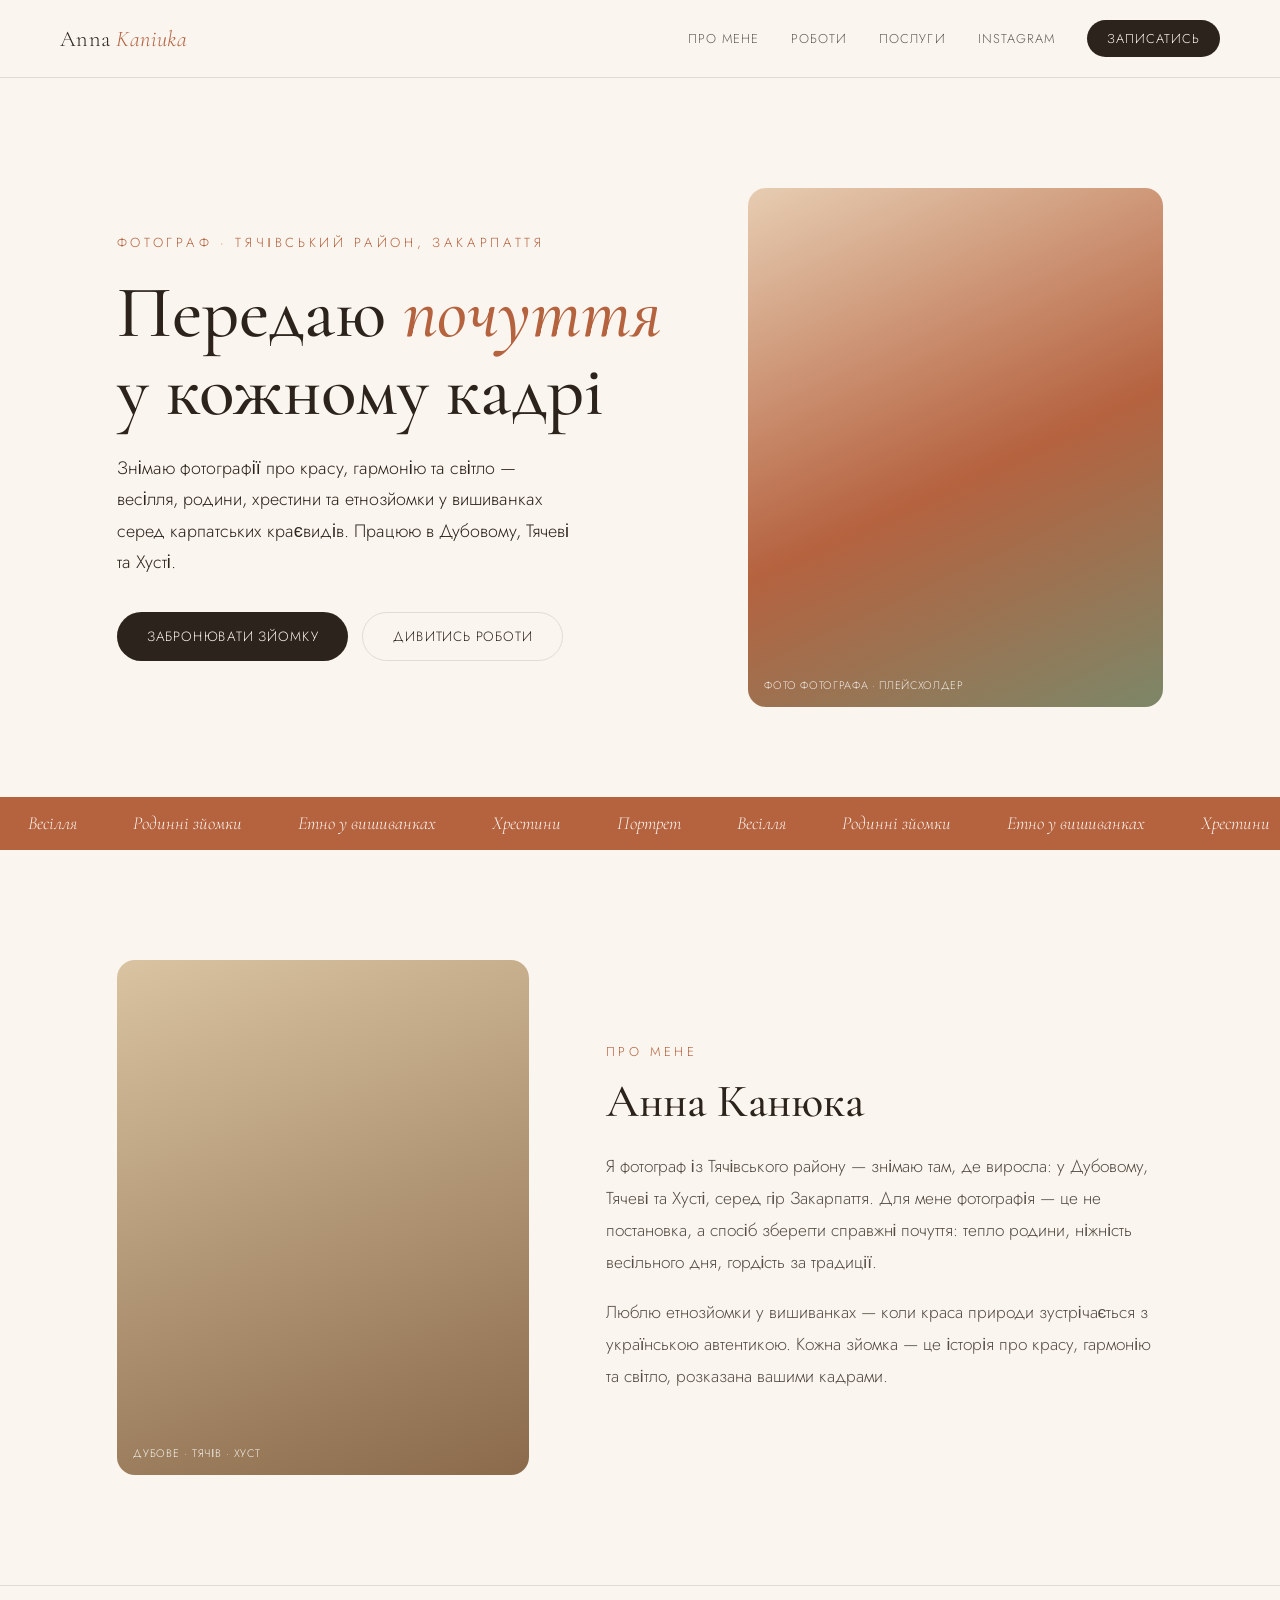
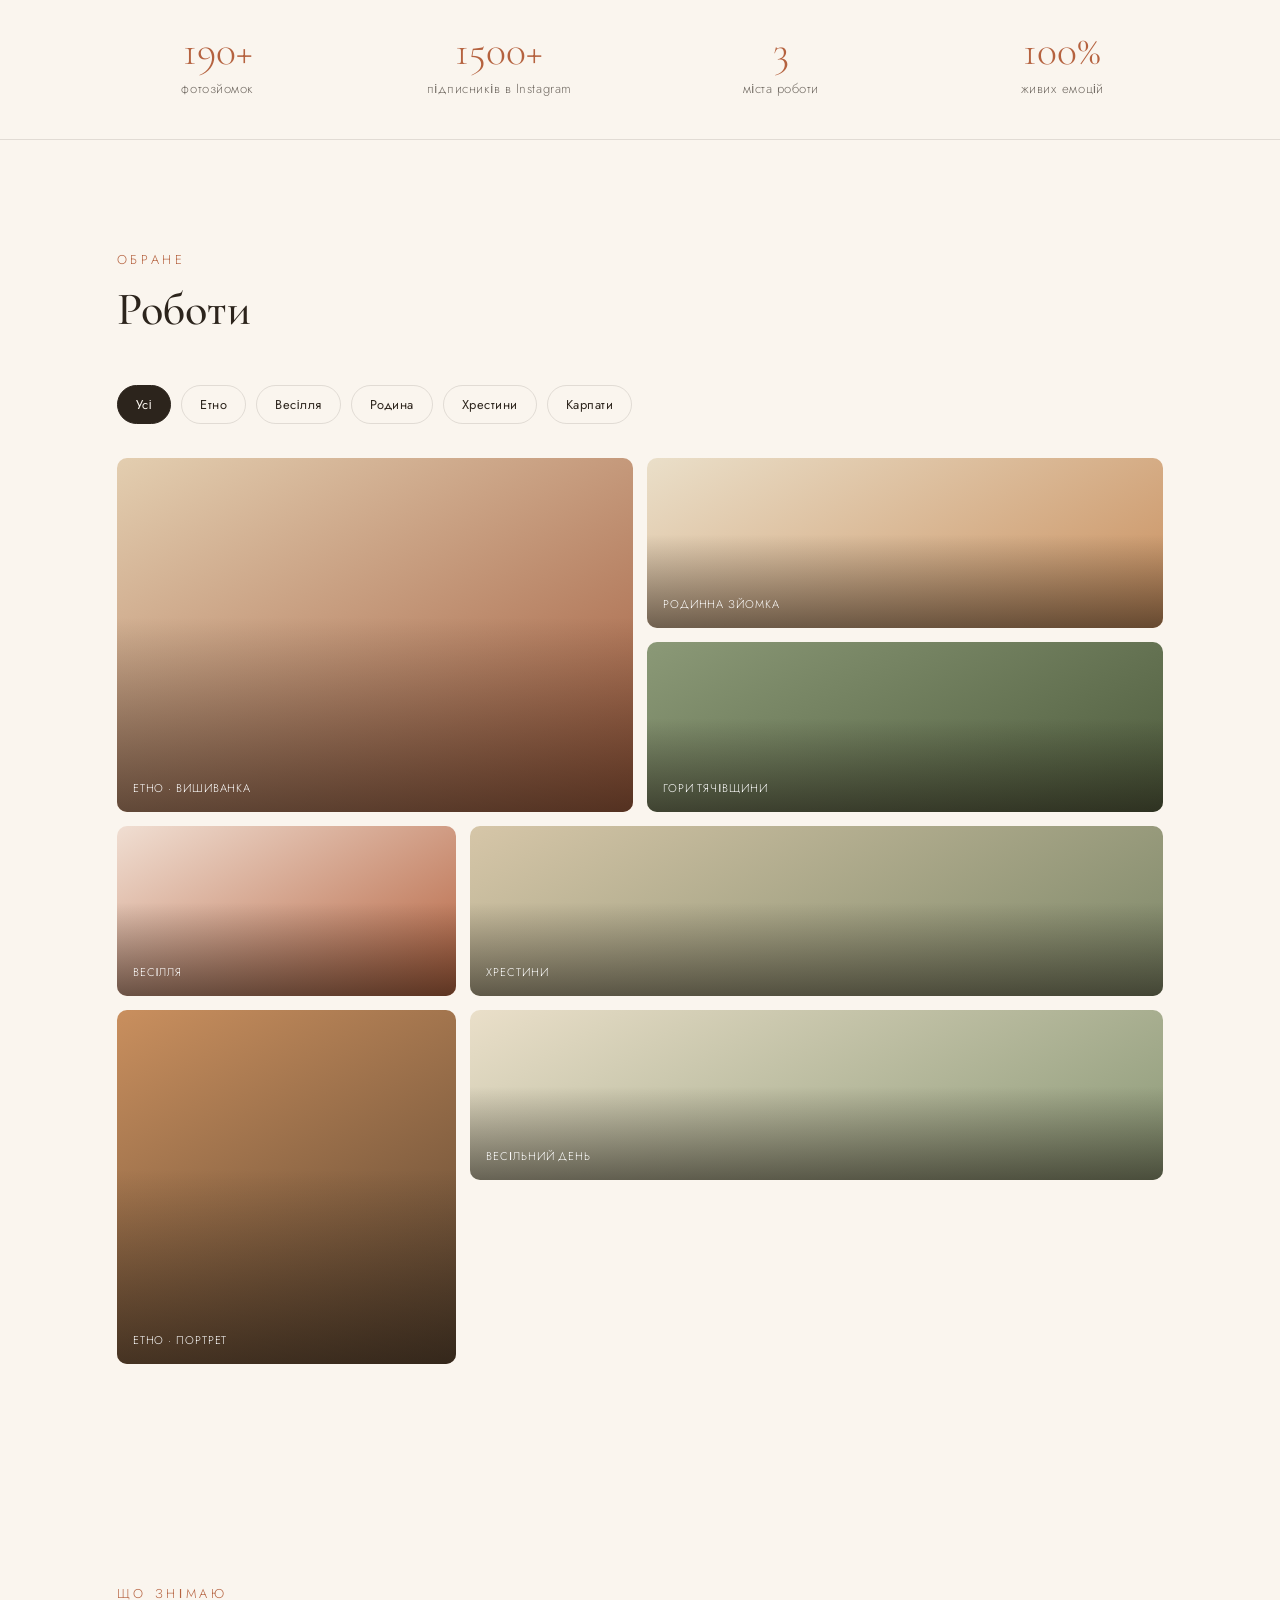
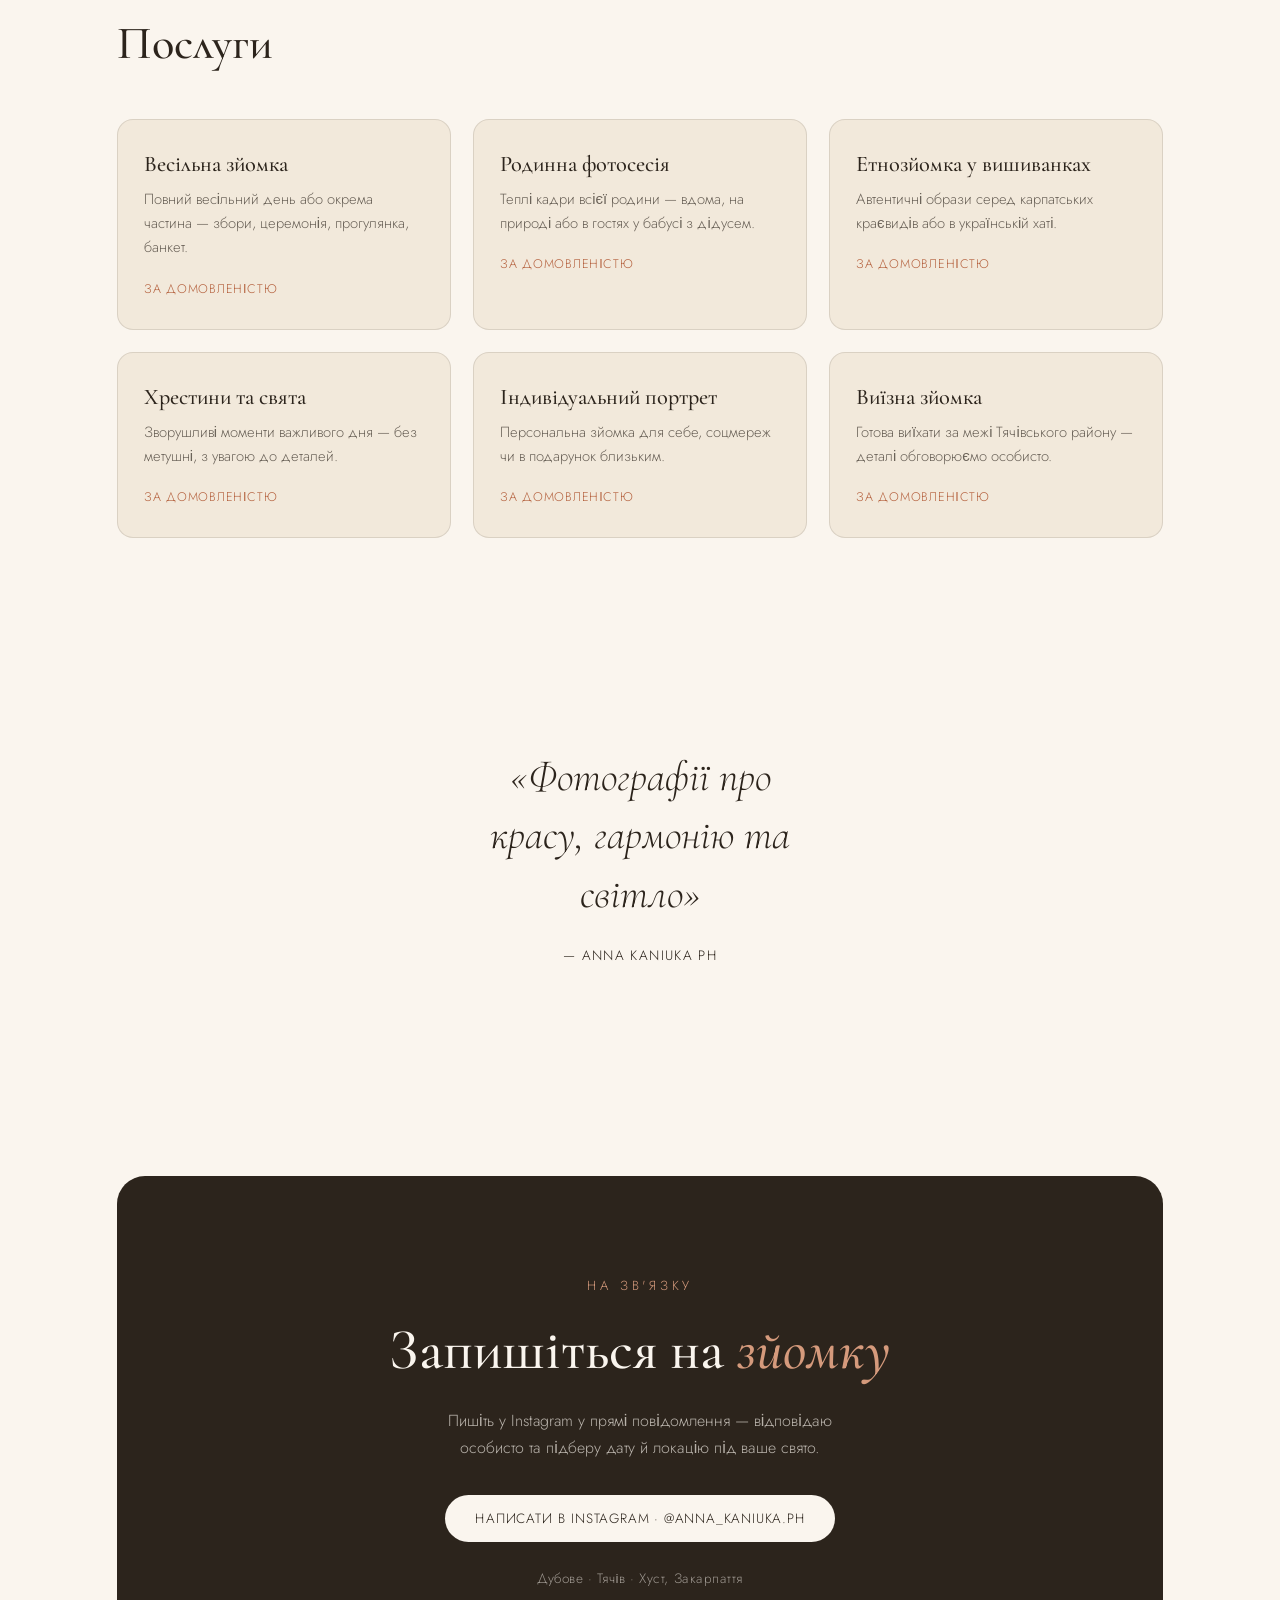
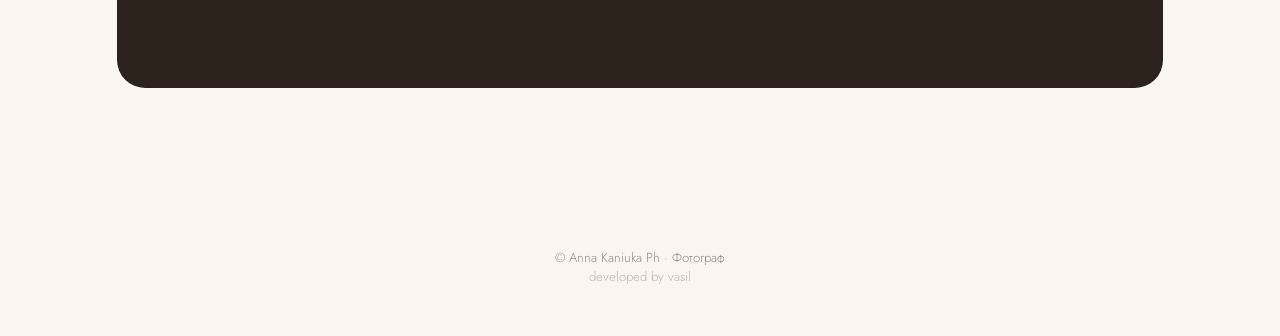
==== anna-kaniuka-portfolio/index.html @ 931ca6c4 "Add light-toned portfolio site for photographer Anna Kaniuka Single-page site in Ukrainian based on " ====
<!DOCTYPE html>
<html lang="uk">
<head>
<meta charset="UTF-8">
<meta name="viewport" content="width=device-width, initial-scale=1.0">
<title>Anna Kaniuka Ph — фотограф, Закарпаття</title>
<meta name="description" content="Портфоліо фотографа Анни Канюки. Весільні, родинні та етно-фотозйомки на Закарпатті — Дубове, Тячів, Хуст.">
<link rel="preconnect" href="https://fonts.googleapis.com">
<link rel="preconnect" href="https://fonts.gstatic.com" crossorigin>
<link href="https://fonts.googleapis.com/css2?family=Cormorant+Garamond:ital,wght@0,400;0,500;0,600;1,500&family=Jost:wght@300;400;500;600&display=swap" rel="stylesheet">
<style>
:root {
  --ink: #2c241c;
  --paper: #faf5ee;
  --paper-dim: #f2e9db;
  --line: rgba(44,36,28,0.12);
  --accent: #b5623f;
  --accent-soft: #f0ded2;
  --sage: #7c8768;
  --font-serif: 'Cormorant Garamond', serif;
  --font-sans: 'Jost', sans-serif;
  --ease: cubic-bezier(.16,1,.3,1);
}
* { box-sizing: border-box; margin: 0; padding: 0; }
html { scroll-behavior: smooth; }
body { background: var(--paper); color: var(--ink); font-family: var(--font-sans); font-weight: 300; overflow-x: hidden; }
a { color: inherit; text-decoration: none; }
h1, h2, h3 { font-family: var(--font-serif); font-weight: 500; }
img, svg { display: block; max-width: 100%; }

/* nav */
.nav {
  position: sticky; top: 0; z-index: 50;
  display: flex; justify-content: space-between; align-items: center;
  padding: 20px clamp(20px, 5vw, 60px);
  background: rgba(250,245,238,0.88);
  backdrop-filter: blur(10px);
  border-bottom: 1px solid var(--line);
}
.nav__logo { font-family: var(--font-serif); font-size: 1.4rem; letter-spacing: 0.02em; }
.nav__logo em { font-style: italic; color: var(--accent); }
.nav__links { display: flex; gap: clamp(16px, 3vw, 32px); align-items: center; }
.nav__links a { font-size: 0.8rem; letter-spacing: 0.08em; text-transform: uppercase; opacity: 0.72; transition: opacity .2s; }
.nav__links a:hover { opacity: 1; }
.nav__cta { padding: 9px 20px; background: var(--ink); color: var(--paper) !important; border-radius: 999px; opacity: 1 !important; }
@media (max-width: 700px) { .nav__links a:not(.nav__cta) { display: none; } }

/* hero */
.hero {
  padding: clamp(60px,10vw,110px) clamp(20px, 6vw, 80px) clamp(50px,8vw,90px);
  display: grid; grid-template-columns: 1.15fr 0.85fr; gap: clamp(30px,6vw,70px); align-items: center;
  max-width: 1200px; margin: 0 auto;
}
.hero__eyebrow { font-size: 0.82rem; letter-spacing: 0.28em; text-transform: uppercase; color: var(--accent); margin-bottom: 22px; }
.hero__title { font-size: clamp(2.6rem, 6.5vw, 4.6rem); line-height: 1.05; margin-bottom: 24px; }
.hero__title em { font-style: italic; color: var(--accent); }
.hero__sub { max-width: 46ch; font-size: 1.12rem; line-height: 1.75; opacity: 0.72; margin-bottom: 34px; }
.hero__actions { display: flex; gap: 14px; flex-wrap: wrap; }
.hero__photo { aspect-ratio: 4/5; border-radius: 18px; position: relative; overflow: hidden; background: linear-gradient(155deg,#e7cdb2,#b5623f 55%,#7c8768); }
.hero__photo::after { content: 'фото фотографа · плейсхолдер'; position: absolute; left: 16px; bottom: 14px; font-size: 0.68rem; letter-spacing: 0.06em; text-transform: uppercase; color: #fff; opacity: 0.85; }
@media (max-width: 820px) { .hero { grid-template-columns: 1fr; } .hero__photo { order: -1; max-width: 320px; margin: 0 auto; } }

.btn { display: inline-flex; align-items: center; gap: 9px; padding: 14px 30px; border-radius: 999px; font-size: 0.84rem; letter-spacing: 0.06em; text-transform: uppercase; transition: transform .25s var(--ease), box-shadow .25s var(--ease), background .25s, color .25s; }
.btn--primary { background: var(--ink); color: var(--paper); }
.btn--primary:hover { transform: translateY(-2px); box-shadow: 0 14px 28px rgba(44,36,28,0.22); }
.btn--ghost { border: 1px solid var(--line); }
.btn--ghost:hover { background: var(--paper-dim); }

/* marquee */
.marquee { background: var(--accent); color: var(--paper); overflow: hidden; padding: 15px 0; white-space: nowrap; }
.marquee__track { display: inline-flex; animation: marquee 24s linear infinite; }
.marquee__track span { font-family: var(--font-serif); font-style: italic; font-size: 1.15rem; padding: 0 28px; }
@keyframes marquee { from { transform: translateX(0); } to { transform: translateX(-50%); } }

section { padding: clamp(70px,10vw,110px) clamp(20px, 6vw, 80px); max-width: 1200px; margin: 0 auto; }
.section-head { margin-bottom: 48px; }
.eyebrow { font-size: 0.8rem; letter-spacing: 0.28em; text-transform: uppercase; color: var(--accent); margin-bottom: 12px; }
.title { font-size: clamp(2rem, 5vw, 2.9rem); }

.reveal { opacity: 0; transform: translateY(26px); transition: opacity .8s var(--ease), transform .8s var(--ease); }
.reveal.is-visible { opacity: 1; transform: translateY(0); }

/* about */
.about { display: grid; grid-template-columns: 0.85fr 1.15fr; gap: clamp(30px,6vw,80px); align-items: center; }
.about__photo { aspect-ratio: 4/5; border-radius: 18px; background: linear-gradient(160deg,#d9c3a0,#8a6a4a); position: relative; overflow: hidden; }
.about__photo::after { content: 'Дубове · Тячів · Хуст'; position: absolute; left: 16px; bottom: 14px; font-size: 0.68rem; letter-spacing: 0.08em; text-transform: uppercase; color: #fff; opacity: 0.9; }
.about__text { font-size: 1.08rem; line-height: 1.85; opacity: 0.8; }
.about__text p + p { margin-top: 18px; }
@media (max-width: 820px) { .about { grid-template-columns: 1fr; } }

/* stats */
.stats { display: grid; grid-template-columns: repeat(4, 1fr); border-top: 1px solid var(--line); border-bottom: 1px solid var(--line); padding: 40px clamp(20px,6vw,80px); }
.stats div { text-align: center; }
.stats .num { font-family: var(--font-serif); font-size: clamp(2rem,4vw,2.6rem); color: var(--accent); }
.stats span { font-size: 0.82rem; letter-spacing: 0.04em; opacity: 0.65; }
@media (max-width: 700px) { .stats { grid-template-columns: repeat(2, 1fr); row-gap: 28px; } }

/* gallery */
.filters { display: flex; gap: 10px; flex-wrap: wrap; margin-bottom: 34px; }
.filters button { font-family: var(--font-sans); font-size: 0.8rem; letter-spacing: 0.04em; padding: 9px 18px; border-radius: 999px; border: 1px solid var(--line); background: transparent; color: var(--ink); cursor: pointer; transition: background .25s, color .25s; }
.filters button.is-active, .filters button:hover { background: var(--ink); color: var(--paper); border-color: var(--ink); }
.gallery__grid { display: grid; grid-template-columns: repeat(6, 1fr); grid-auto-rows: 170px; gap: 14px; }
.gallery__tile { border-radius: 10px; position: relative; overflow: hidden; display: flex; align-items: flex-end; padding: 16px; transition: opacity .3s, transform .3s var(--ease); }
.gallery__tile::before { content: ''; position: absolute; inset: 0; background: linear-gradient(180deg, transparent 45%, rgba(20,15,10,0.55)); }
.gallery__tile span { position: relative; z-index: 1; font-size: 0.7rem; letter-spacing: 0.08em; text-transform: uppercase; color: #fff; }
.gallery__tile:hover { transform: translateY(-3px); }
.gallery__tile.is-hidden { display: none; }
.gallery__tile--1 { grid-column: span 3; grid-row: span 2; background: linear-gradient(150deg,#e3ceb0,#a15a3c); }
.gallery__tile--2 { grid-column: span 3; background: linear-gradient(150deg,#eadfc9,#c98f5e); }
.gallery__tile--3 { grid-column: span 3; background: linear-gradient(150deg,#8b9977,#4e5c3d); }
.gallery__tile--4 { grid-column: span 2; background: linear-gradient(150deg,#f0ded2,#b5623f); }
.gallery__tile--5 { grid-column: span 4; background: linear-gradient(150deg,#d6c6a8,#7c8768); }
.gallery__tile--6 { grid-column: span 2; grid-row: span 2; background: linear-gradient(150deg,#c98f5e,#5c4530); }
.gallery__tile--7 { grid-column: span 4; background: linear-gradient(150deg,#eadfc9,#8b9977); }
@media (max-width: 720px) {
  .gallery__grid { grid-template-columns: repeat(2,1fr); grid-auto-rows: 150px; }
  .gallery__tile { grid-column: span 1 !important; grid-row: span 1 !important; }
}

/* services */
.services__grid { display: grid; grid-template-columns: repeat(3, 1fr); gap: 22px; }
.service-card { background: var(--paper-dim); border: 1px solid var(--line); border-radius: 16px; padding: 30px 26px; transition: transform .3s var(--ease), box-shadow .3s var(--ease); }
.service-card:hover { transform: translateY(-4px); box-shadow: 0 20px 36px rgba(44,36,28,0.1); }
.service-card h3 { font-size: 1.4rem; margin-bottom: 10px; }
.service-card p { font-size: 0.92rem; line-height: 1.65; opacity: 0.68; margin-bottom: 16px; }
.service-card span { font-size: 0.78rem; letter-spacing: 0.06em; text-transform: uppercase; color: var(--accent); }
@media (max-width: 820px) { .services__grid { grid-template-columns: 1fr 1fr; } }
@media (max-width: 560px) { .services__grid { grid-template-columns: 1fr; } }

/* quote */
.quote { text-align: center; padding: clamp(60px,10vw,100px) clamp(20px,6vw,80px); }
.quote blockquote { font-family: var(--font-serif); font-style: italic; font-size: clamp(1.6rem, 4vw, 2.6rem); line-height: 1.4; max-width: 18ch; margin: 0 auto 20px; }
.quote cite { font-style: normal; font-size: 0.85rem; letter-spacing: 0.1em; text-transform: uppercase; opacity: 0.6; }

/* contact */
.contact { text-align: center; }
.contact__box { background: var(--ink); color: var(--paper); border-radius: 28px; padding: clamp(50px, 9vw, 100px) 24px; }
.contact__eyebrow { font-size: 0.82rem; letter-spacing: 0.28em; text-transform: uppercase; color: #d59a7c; margin-bottom: 20px; }
.contact__title { font-size: clamp(2.1rem, 6vw, 3.6rem); margin-bottom: 22px; }
.contact__title em { font-style: italic; color: #d59a7c; }
.contact p.sub { opacity: 0.68; max-width: 46ch; margin: 0 auto 34px; line-height: 1.7; }
.contact .btn--primary { background: var(--paper); color: var(--ink); }
.contact__location { margin-top: 26px; font-size: 0.85rem; opacity: 0.55; letter-spacing: 0.04em; }

footer { text-align: center; padding: 50px 24px; opacity: 0.5; font-size: 0.82rem; }
</style>
</head>
<body>

<header class="nav">
  <a href="#" class="nav__logo">Anna <em>Kaniuka</em></a>
  <nav class="nav__links">
    <a href="#about">Про мене</a>
    <a href="#work">Роботи</a>
    <a href="#services">Послуги</a>
    <a href="https://instagram.com/anna_kaniuka.ph" target="_blank" rel="noopener">Instagram</a>
    <a href="#contact" class="nav__cta">Записатись</a>
  </nav>
</header>

<section class="hero">
  <div>
    <p class="hero__eyebrow reveal">Фотограф · Тячівський район, Закарпаття</p>
    <h1 class="hero__title reveal">Передаю <em>почуття</em><br>у кожному кадрі</h1>
    <p class="hero__sub reveal">Знімаю фотографії про красу, гармонію та світло — весілля, родини, хрестини та етнозйомки у вишиванках серед карпатських краєвидів. Працюю в Дубовому, Тячеві та Хусті.</p>
    <div class="hero__actions reveal">
      <a class="btn btn--primary" href="#contact">Забронювати зйомку</a>
      <a class="btn btn--ghost" href="#work">Дивитись роботи</a>
    </div>
  </div>
  <div class="hero__photo reveal"></div>
</section>

<div class="marquee" aria-hidden="true">
  <div class="marquee__track">
    <span>Весілля</span><span>Родинні зйомки</span><span>Етно у вишиванках</span><span>Хрестини</span><span>Портрет</span>
    <span>Весілля</span><span>Родинні зйомки</span><span>Етно у вишиванках</span><span>Хрестини</span><span>Портрет</span>
  </div>
</div>

<section id="about">
  <div class="about">
    <div class="about__photo reveal"></div>
    <div class="reveal">
      <p class="eyebrow">Про мене</p>
      <h2 class="title" style="margin-bottom:22px">Анна Канюка</h2>
      <div class="about__text">
        <p>Я фотограф із Тячівського району — знімаю там, де виросла: у Дубовому, Тячеві та Хусті, серед гір Закарпаття. Для мене фотографія — це не постановка, а спосіб зберегти справжні почуття: тепло родини, ніжність весільного дня, гордість за традиції.</p>
        <p>Люблю етнозйомки у вишиванках — коли краса природи зустрічається з українською автентикою. Кожна зйомка — це історія про красу, гармонію та світло, розказана вашими кадрами.</p>
      </div>
    </div>
  </div>
</section>

<div class="stats reveal">
  <div><div class="num">190+</div><span>фотозйомок</span></div>
  <div><div class="num">1500+</div><span>підписників в Instagram</span></div>
  <div><div class="num">3</div><span>міста роботи</span></div>
  <div><div class="num">100%</div><span>живих емоцій</span></div>
</div>

<section id="work">
  <div class="section-head reveal">
    <p class="eyebrow">Обране</p>
    <h2 class="title">Роботи</h2>
  </div>
  <div class="filters reveal">
    <button class="is-active" data-filter="all">Усі</button>
    <button data-filter="ethno">Етно</button>
    <button data-filter="wedding">Весілля</button>
    <button data-filter="family">Родина</button>
    <button data-filter="kids">Хрестини</button>
    <button data-filter="nature">Карпати</button>
  </div>
  <div class="gallery__grid">
    <div class="gallery__tile gallery__tile--1 reveal" data-cat="ethno"><span>Етно · вишиванка</span></div>
    <div class="gallery__tile gallery__tile--2 reveal" data-cat="family"><span>Родинна зйомка</span></div>
    <div class="gallery__tile gallery__tile--3 reveal" data-cat="nature"><span>Гори Тячівщини</span></div>
    <div class="gallery__tile gallery__tile--4 reveal" data-cat="wedding"><span>Весілля</span></div>
    <div class="gallery__tile gallery__tile--5 reveal" data-cat="kids"><span>Хрестини</span></div>
    <div class="gallery__tile gallery__tile--6 reveal" data-cat="ethno"><span>Етно · портрет</span></div>
    <div class="gallery__tile gallery__tile--7 reveal" data-cat="wedding"><span>Весільний день</span></div>
  </div>
</section>

<section id="services">
  <div class="section-head reveal">
    <p class="eyebrow">Що знімаю</p>
    <h2 class="title">Послуги</h2>
  </div>
  <div class="services__grid">
    <div class="service-card reveal">
      <h3>Весільна зйомка</h3>
      <p>Повний весільний день або окрема частина — збори, церемонія, прогулянка, банкет.</p>
      <span>За домовленістю</span>
    </div>
    <div class="service-card reveal">
      <h3>Родинна фотосесія</h3>
      <p>Теплі кадри всієї родини — вдома, на природі або в гостях у бабусі з дідусем.</p>
      <span>За домовленістю</span>
    </div>
    <div class="service-card reveal">
      <h3>Етнозйомка у вишиванках</h3>
      <p>Автентичні образи серед карпатських краєвидів або в українській хаті.</p>
      <span>За домовленістю</span>
    </div>
    <div class="service-card reveal">
      <h3>Хрестини та свята</h3>
      <p>Зворушливі моменти важливого дня — без метушні, з увагою до деталей.</p>
      <span>За домовленістю</span>
    </div>
    <div class="service-card reveal">
      <h3>Індивідуальний портрет</h3>
      <p>Персональна зйомка для себе, соцмереж чи в подарунок близьким.</p>
      <span>За домовленістю</span>
    </div>
    <div class="service-card reveal">
      <h3>Виїзна зйомка</h3>
      <p>Готова виїхати за межі Тячівського району — деталі обговорюємо особисто.</p>
      <span>За домовленістю</span>
    </div>
  </div>
</section>

<section class="quote">
  <blockquote class="reveal">«Фотографії про красу, гармонію та світло»</blockquote>
  <cite class="reveal">— Anna Kaniuka Ph</cite>
</section>

<section id="contact" class="contact">
  <div class="contact__box reveal">
    <p class="contact__eyebrow">На зв'язку</p>
    <h2 class="contact__title">Запишіться на <em>зйомку</em></h2>
    <p class="sub">Пишіть у Instagram у прямі повідомлення — відповідаю особисто та підберу дату й локацію під ваше свято.</p>
    <a class="btn btn--primary" href="https://instagram.com/anna_kaniuka.ph" target="_blank" rel="noopener">Написати в Instagram · @anna_kaniuka.ph</a>
    <p class="contact__location">Дубове · Тячів · Хуст, Закарпаття</p>
  </div>
</section>

<footer>© Anna Kaniuka Ph · Фотограф<br><span style="opacity:0.6">developed by vasil</span></footer>

<script>
const revealEls = document.querySelectorAll('.reveal');
const io = new IntersectionObserver((entries) => {
  entries.forEach(e => { if (e.isIntersecting) { e.target.classList.add('is-visible'); io.unobserve(e.target); } });
}, { threshold: 0.12 });
revealEls.forEach(el => io.observe(el));

const filterButtons = document.querySelectorAll('.filters button');
const tiles = document.querySelectorAll('.gallery__tile');
filterButtons.forEach(btn => {
  btn.addEventListener('click', () => {
    filterButtons.forEach(b => b.classList.remove('is-active'));
    btn.classList.add('is-active');
    const filter = btn.dataset.filter;
    tiles.forEach(tile => {
      const show = filter === 'all' || tile.dataset.cat === filter;
      tile.classList.toggle('is-hidden', !show);
    });
  });
});
</script>
</body>
</html>
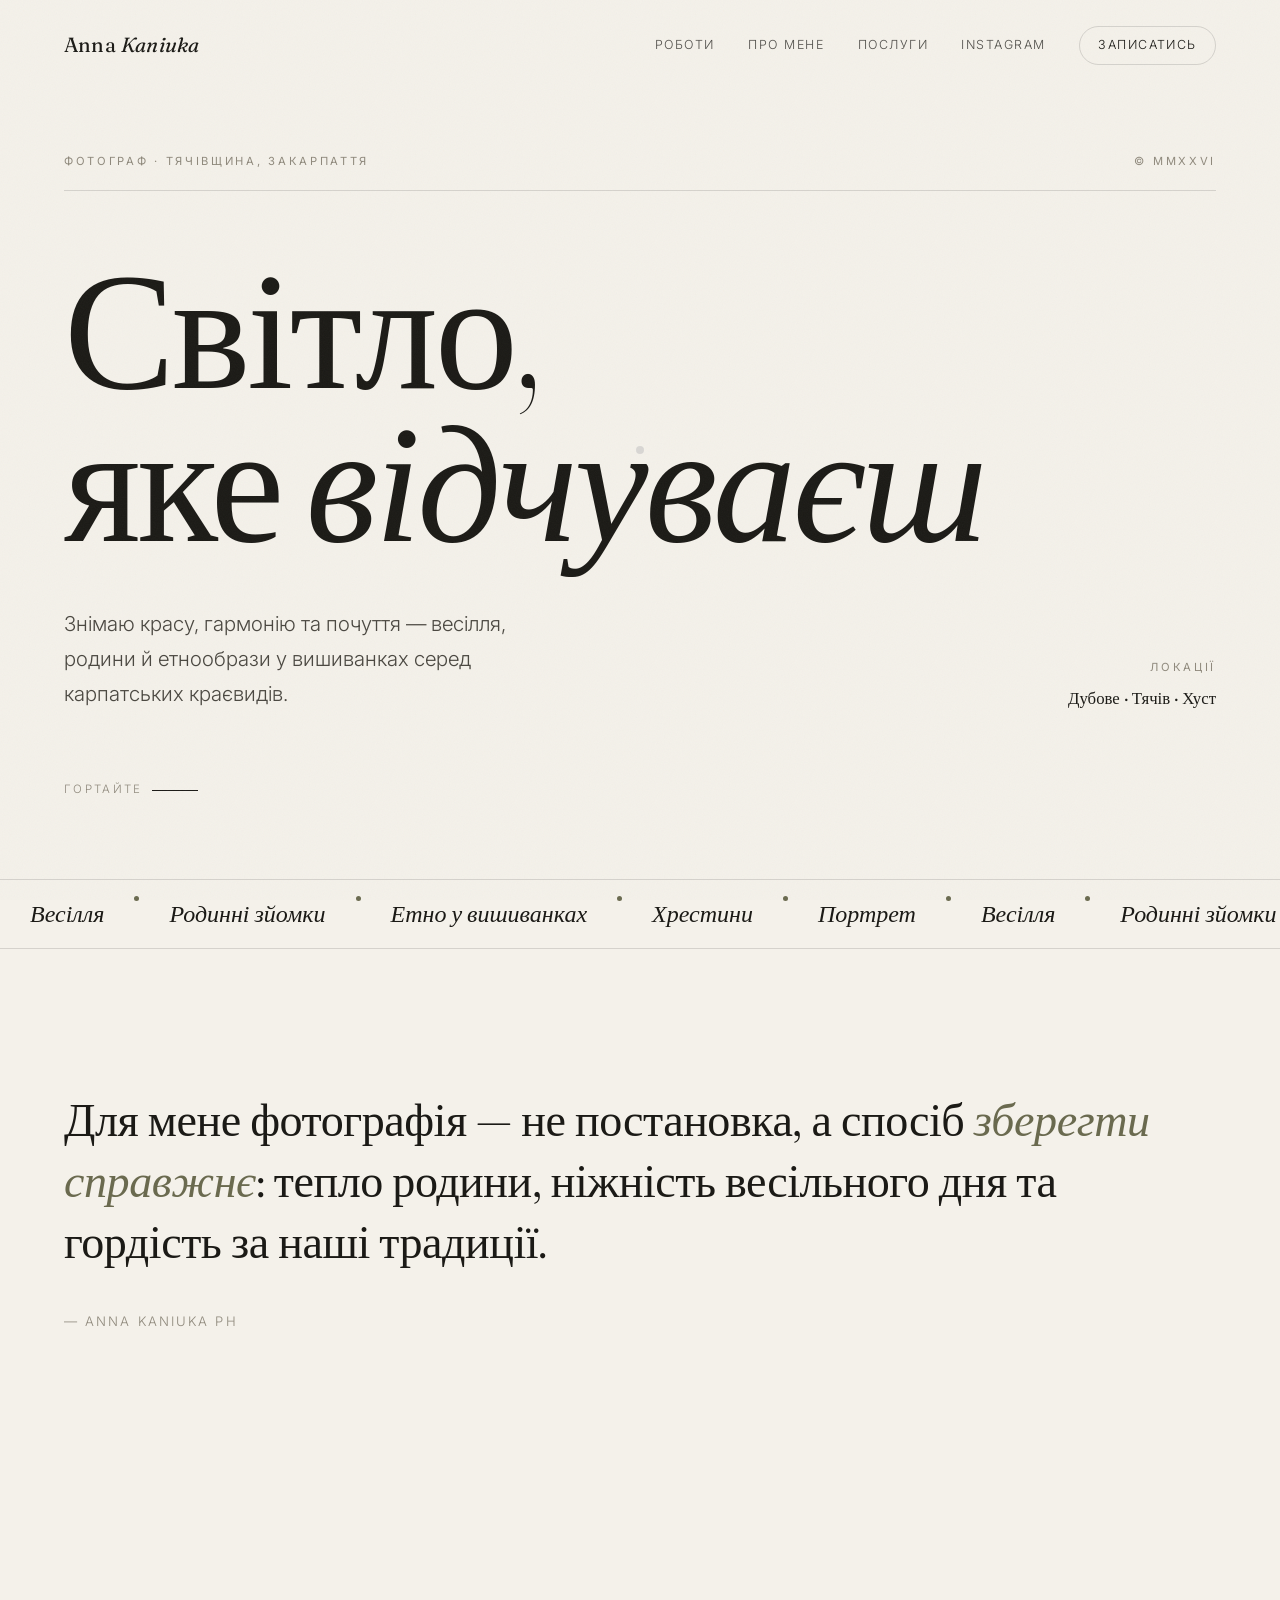
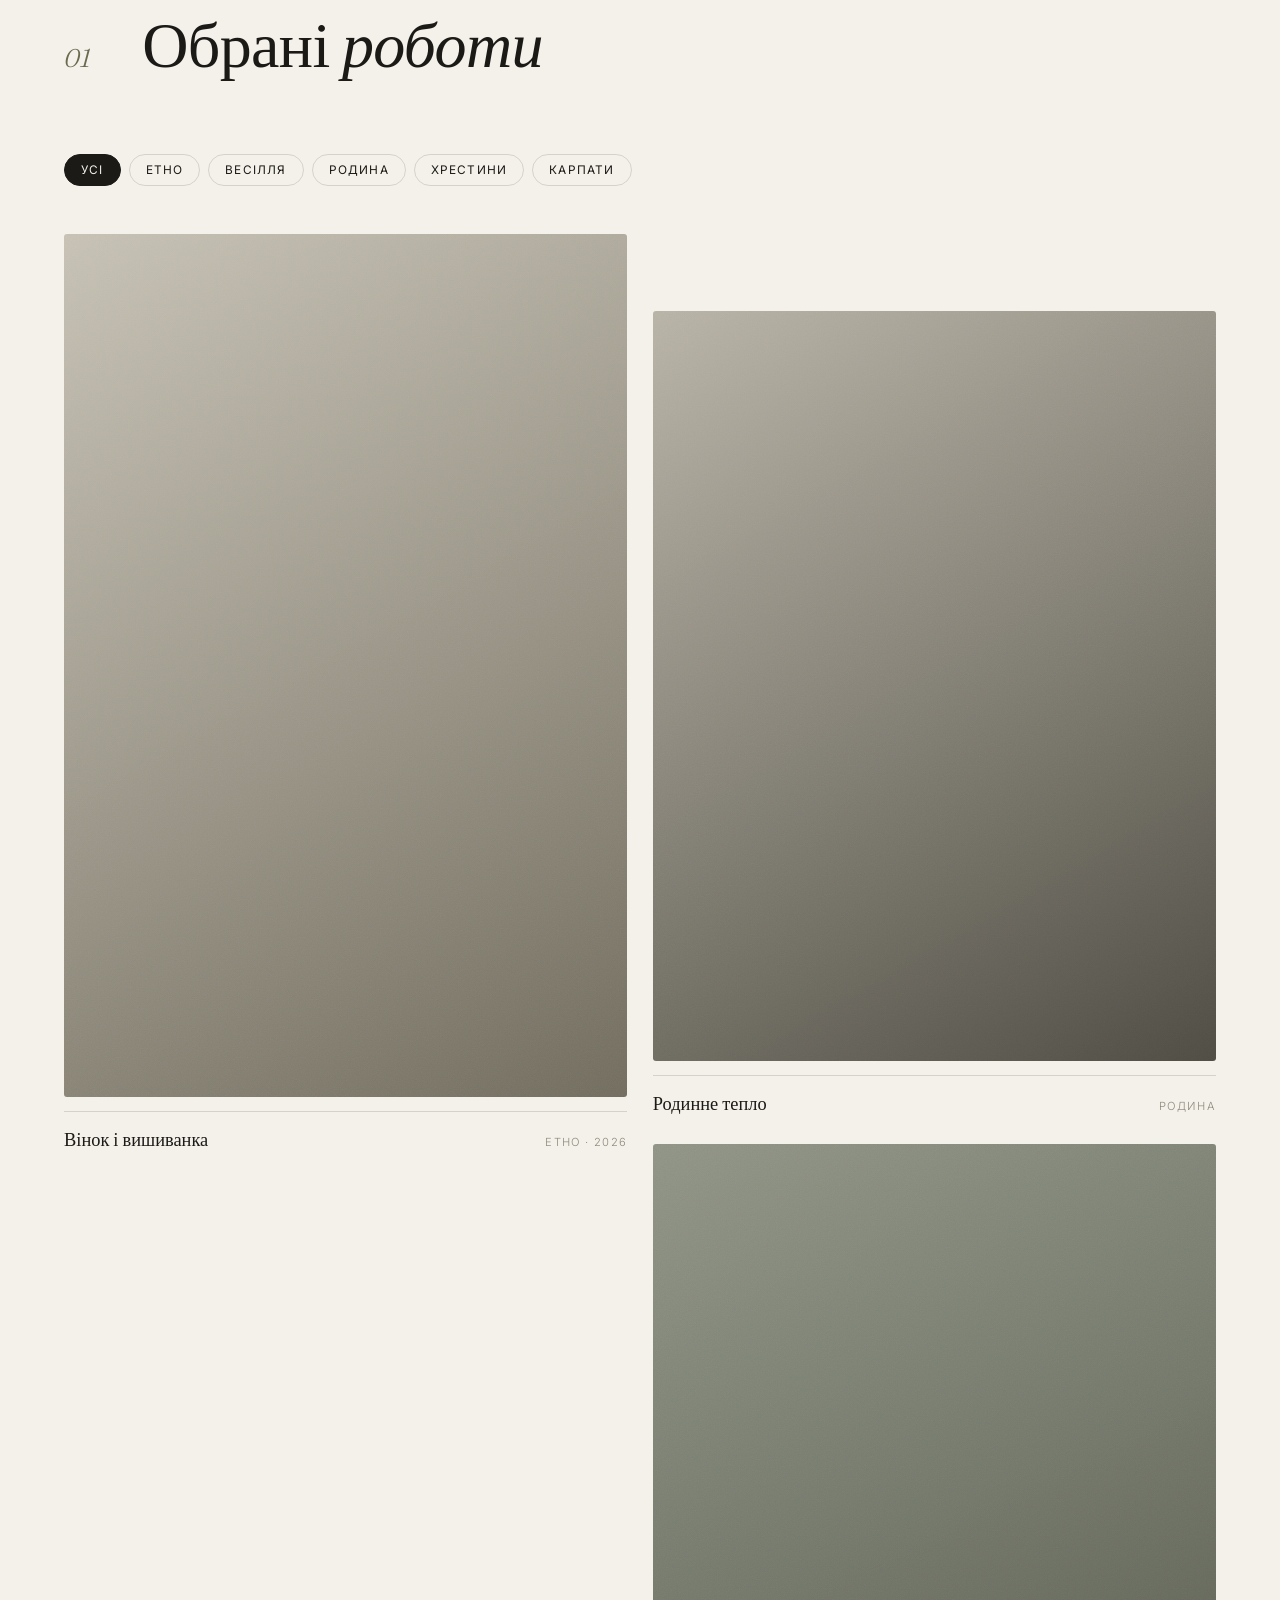
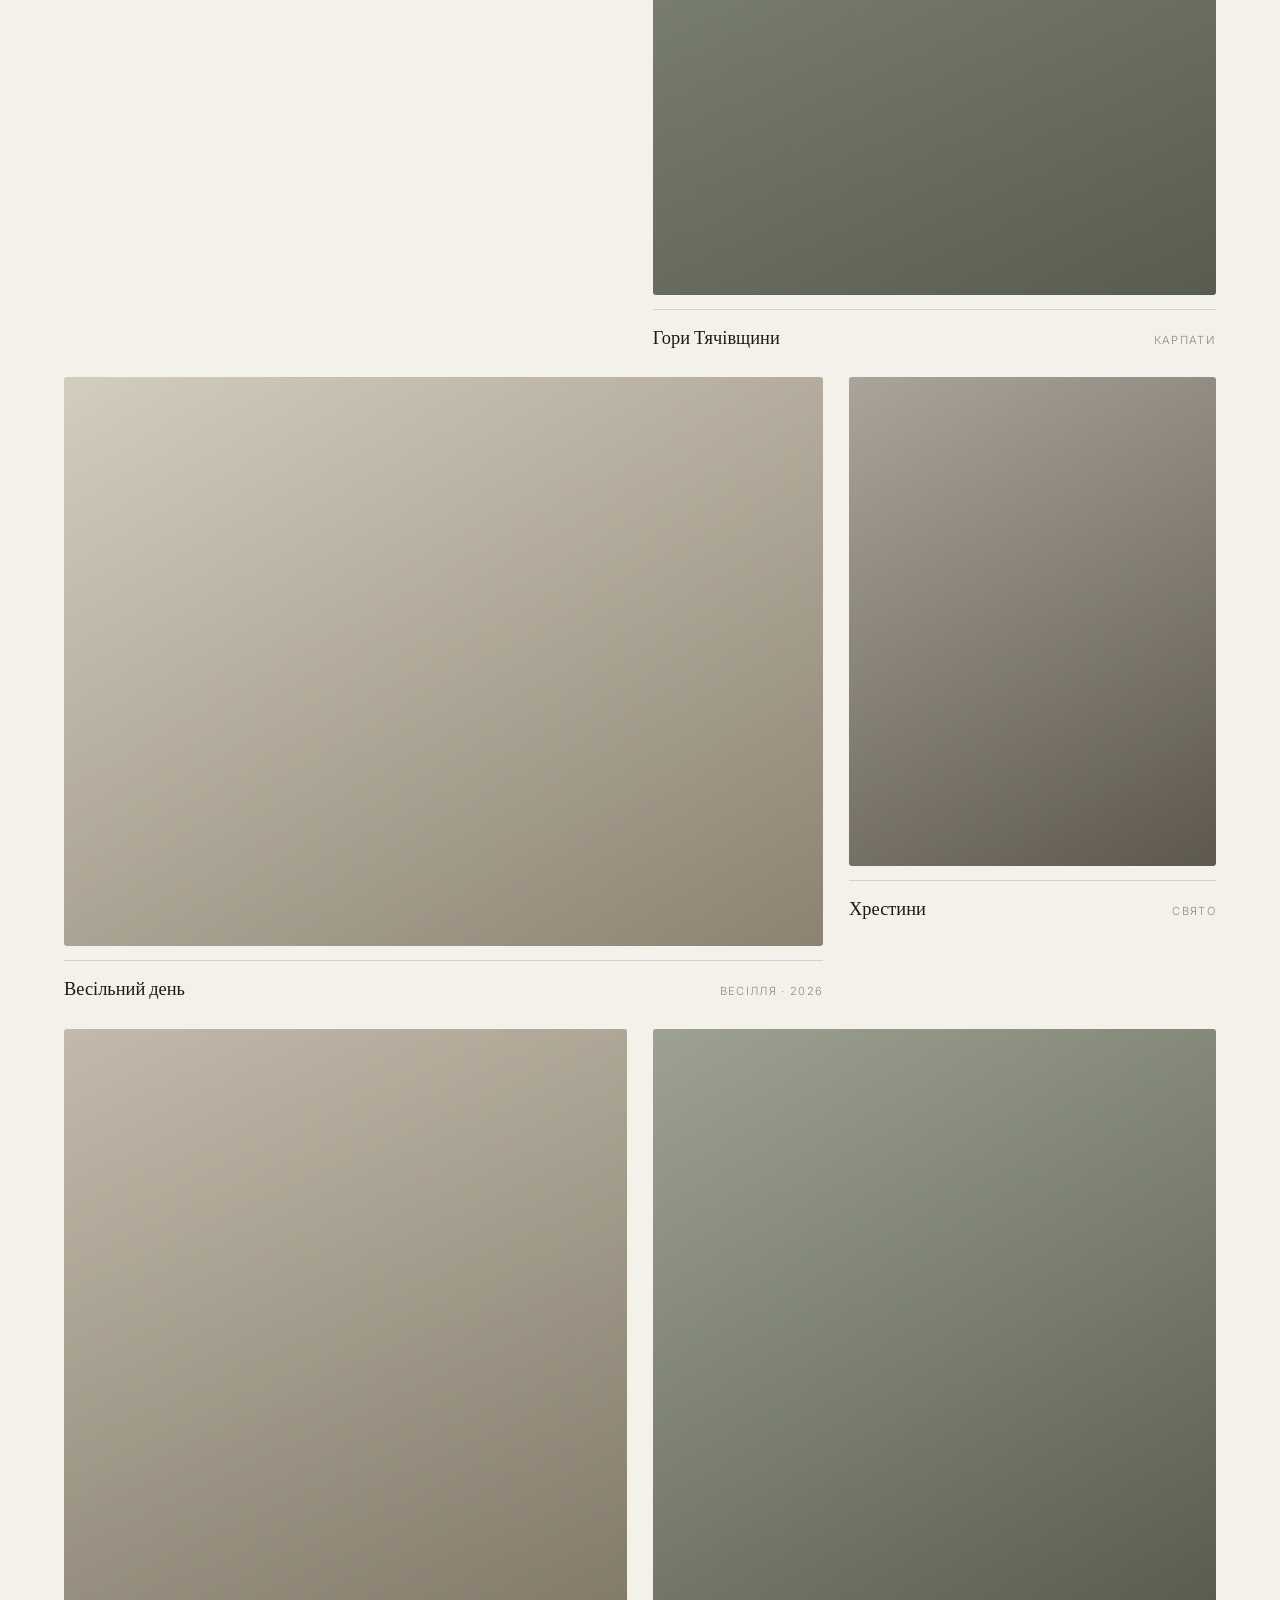
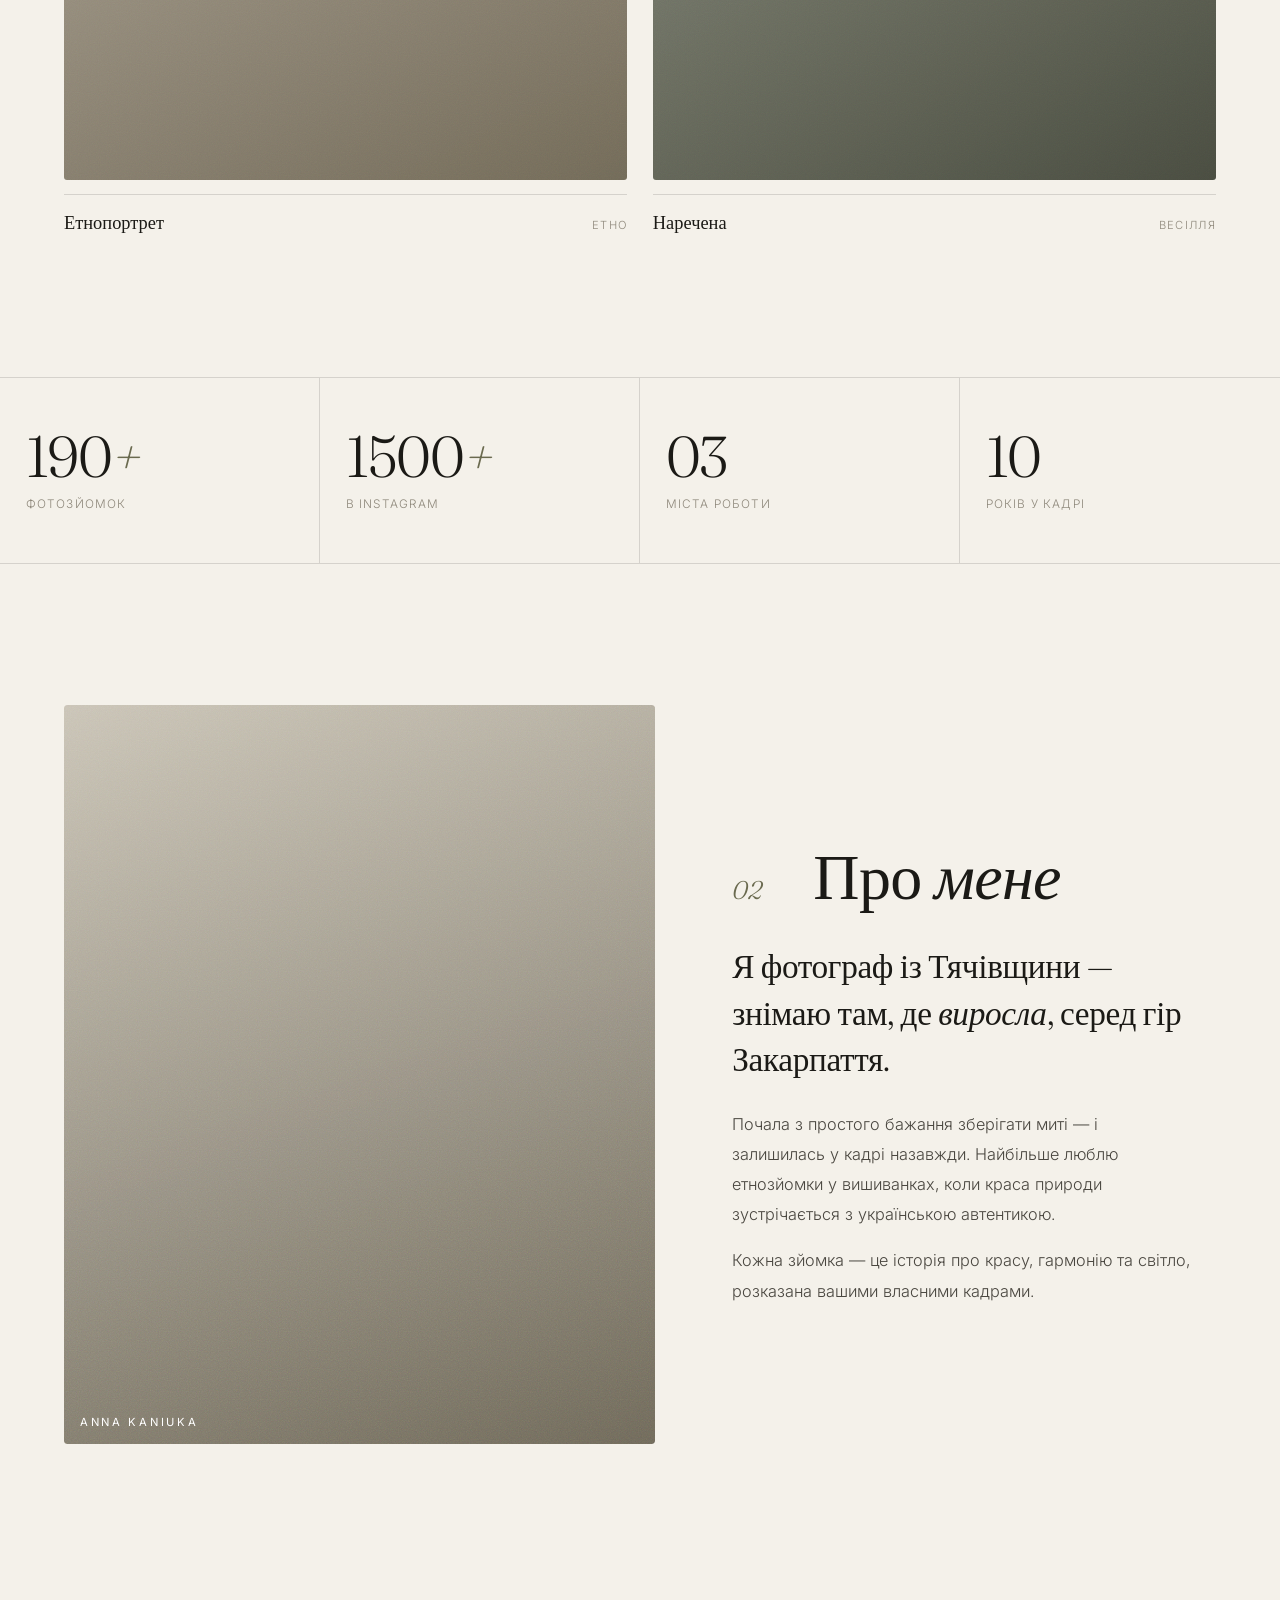
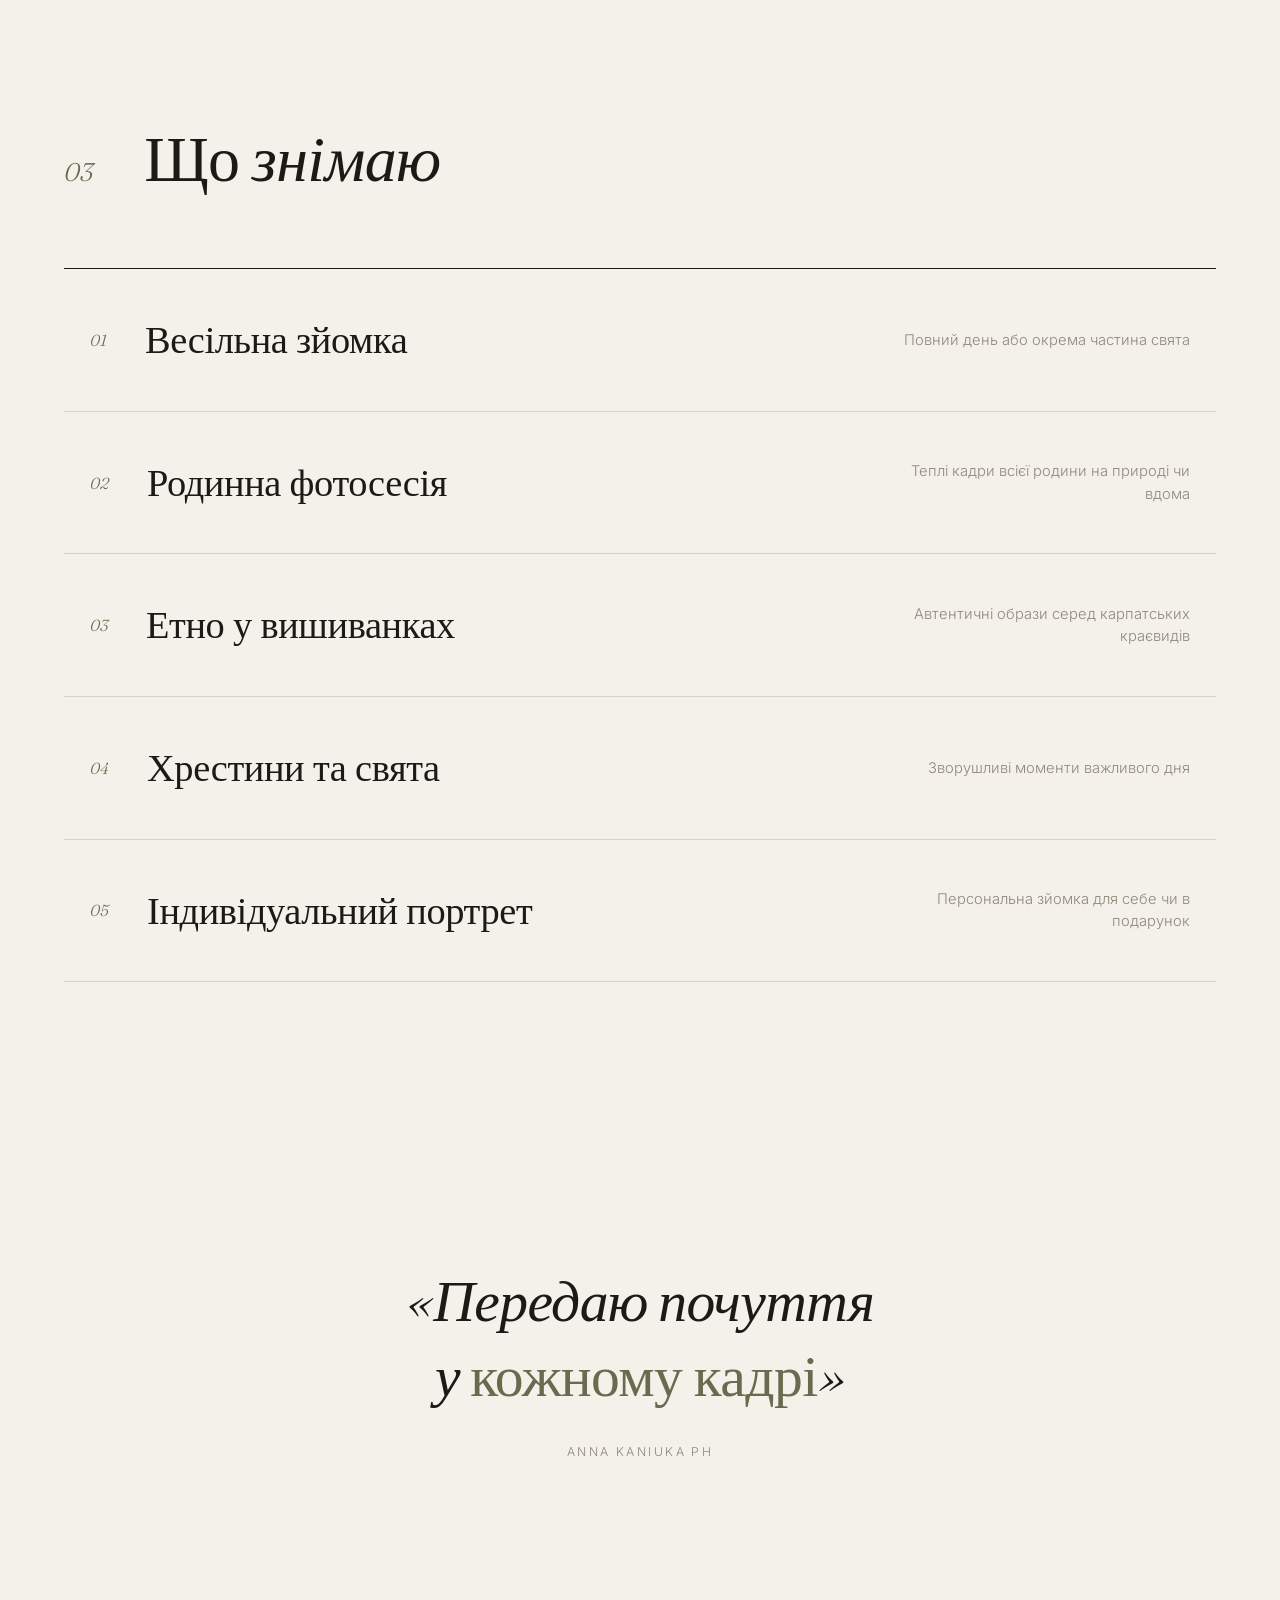
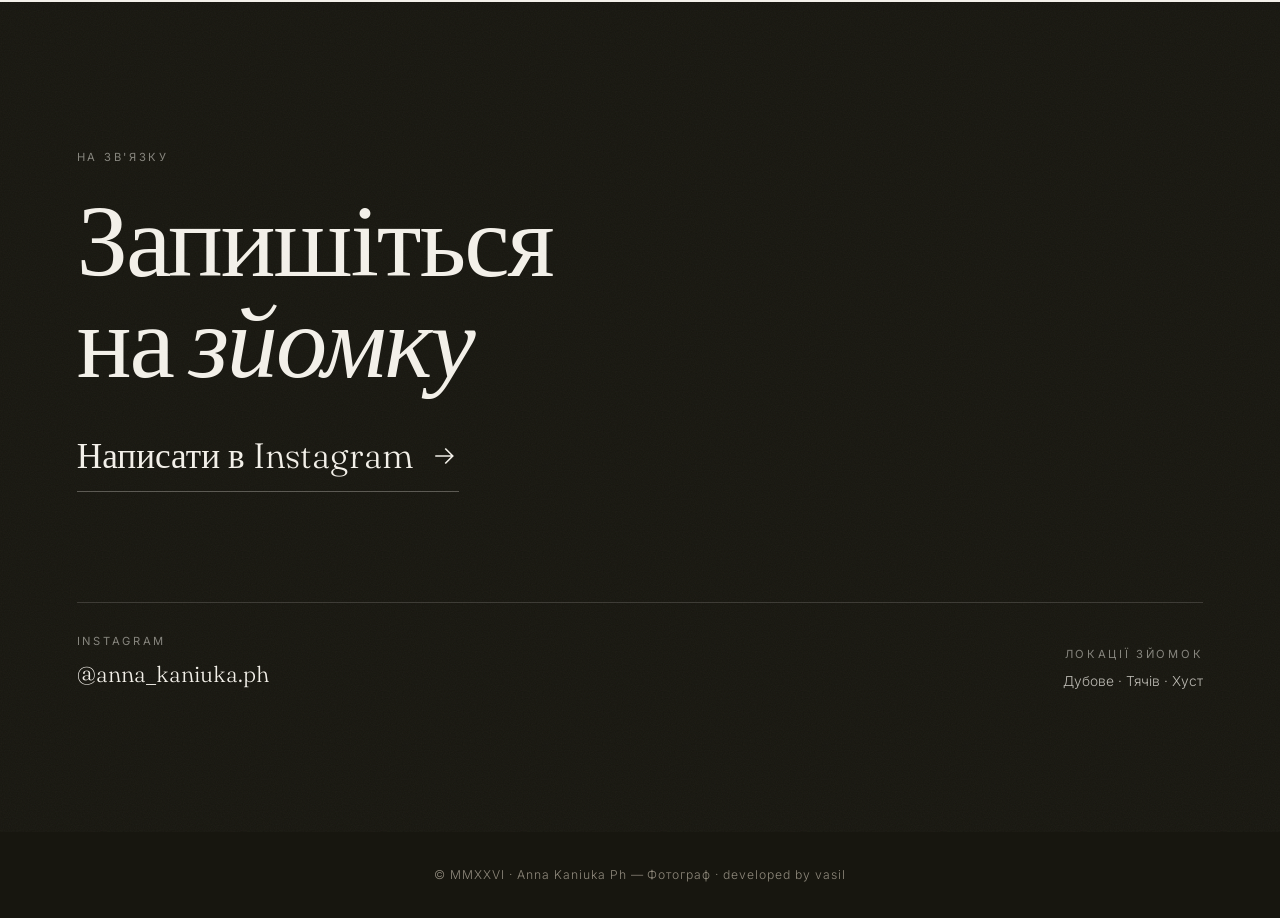
==== commit c3356721: "Redesign Anna Kaniuka portfolio with premium editorial look Replace the warm terracotta palette with" ====
--- a/anna-kaniuka-portfolio/index.html
+++ b/anna-kaniuka-portfolio/index.html
@@ -3,206 +3,266 @@
 <head>
 <meta charset="UTF-8">
 <meta name="viewport" content="width=device-width, initial-scale=1.0">
-<title>Anna Kaniuka Ph — фотограф, Закарпаття</title>
-<meta name="description" content="Портфоліо фотографа Анни Канюки. Весільні, родинні та етно-фотозйомки на Закарпатті — Дубове, Тячів, Хуст.">
+<title>Anna Kaniuka — фотограф · Закарпаття</title>
+<meta name="description" content="Anna Kaniuka Ph — фотограф із Тячівщини. Весільні, родинні та етнозйомки серед карпатських краєвидів. Дубове · Тячів · Хуст.">
 <link rel="preconnect" href="https://fonts.googleapis.com">
 <link rel="preconnect" href="https://fonts.gstatic.com" crossorigin>
-<link href="https://fonts.googleapis.com/css2?family=Cormorant+Garamond:ital,wght@0,400;0,500;0,600;1,500&family=Jost:wght@300;400;500;600&display=swap" rel="stylesheet">
+<link href="https://fonts.googleapis.com/css2?family=Fraunces:ital,opsz,wght@0,9..144,300..600;1,9..144,300..500&family=Inter:wght@300;400;500&display=swap" rel="stylesheet">
 <style>
 :root {
-  --ink: #2c241c;
-  --paper: #faf5ee;
-  --paper-dim: #f2e9db;
-  --line: rgba(44,36,28,0.12);
-  --accent: #b5623f;
-  --accent-soft: #f0ded2;
-  --sage: #7c8768;
-  --font-serif: 'Cormorant Garamond', serif;
-  --font-sans: 'Jost', sans-serif;
-  --ease: cubic-bezier(.16,1,.3,1);
+  --bone: #f4f1ea;
+  --bone-2: #ece6db;
+  --ink: #1b1a16;
+  --ink-soft: #4a4740;
+  --stone: #8f897c;
+  --line: rgba(27,26,22,0.14);
+  --line-soft: rgba(27,26,22,0.08);
+  --accent: #6a6a4f;      /* delicate olive, used sparingly */
+  --paper-dark: #17160f;
+  --font-display: 'Fraunces', serif;
+  --font-sans: 'Inter', sans-serif;
+  --ease: cubic-bezier(.19,1,.22,1);
 }
 * { box-sizing: border-box; margin: 0; padding: 0; }
 html { scroll-behavior: smooth; }
-body { background: var(--paper); color: var(--ink); font-family: var(--font-sans); font-weight: 300; overflow-x: hidden; }
+body {
+  background: var(--bone);
+  color: var(--ink);
+  font-family: var(--font-sans);
+  font-weight: 300;
+  overflow-x: hidden;
+  -webkit-font-smoothing: antialiased;
+  line-height: 1.5;
+}
 a { color: inherit; text-decoration: none; }
-h1, h2, h3 { font-family: var(--font-serif); font-weight: 500; }
 img, svg { display: block; max-width: 100%; }
+::selection { background: var(--ink); color: var(--bone); }
+
+/* film grain overlay on whole page */
+body::after {
+  content: '';
+  position: fixed; inset: 0; z-index: 9998; pointer-events: none;
+  opacity: 0.04;
+  background-image: url("data:image/svg+xml,%3Csvg xmlns='http://www.w3.org/2000/svg' width='140' height='140'%3E%3Cfilter id='n'%3E%3CfeTurbulence type='fractalNoise' baseFrequency='0.85' numOctaves='2'/%3E%3C/filter%3E%3Crect width='100%25' height='100%25' filter='url(%23n)'/%3E%3C/svg%3E");
+}
+
+/* labels */
+.label { font-size: 0.7rem; letter-spacing: 0.24em; text-transform: uppercase; color: var(--stone); font-weight: 400; }
+.idx { font-family: var(--font-display); font-style: italic; font-weight: 400; }
+
+/* custom cursor */
+.cursor { position: fixed; top: 0; left: 0; width: 8px; height: 8px; border-radius: 50%; background: var(--ink); pointer-events: none; z-index: 9999; transform: translate(-50%,-50%); transition: width .35s var(--ease), height .35s var(--ease), background .35s, opacity .3s; mix-blend-mode: difference; }
+.cursor--ring { width: 40px; height: 40px; background: transparent; border: 1px solid var(--ink); }
+@media (hover: none), (max-width: 800px) { .cursor { display: none; } }
 
 /* nav */
 .nav {
-  position: sticky; top: 0; z-index: 50;
+  position: fixed; top: 0; left: 0; right: 0; z-index: 100;
   display: flex; justify-content: space-between; align-items: center;
-  padding: 20px clamp(20px, 5vw, 60px);
-  background: rgba(250,245,238,0.88);
-  backdrop-filter: blur(10px);
-  border-bottom: 1px solid var(--line);
+  padding: 26px clamp(20px, 5vw, 64px);
+  transition: padding .5s var(--ease);
 }
-.nav__logo { font-family: var(--font-serif); font-size: 1.4rem; letter-spacing: 0.02em; }
-.nav__logo em { font-style: italic; color: var(--accent); }
-.nav__links { display: flex; gap: clamp(16px, 3vw, 32px); align-items: center; }
-.nav__links a { font-size: 0.8rem; letter-spacing: 0.08em; text-transform: uppercase; opacity: 0.72; transition: opacity .2s; }
-.nav__links a:hover { opacity: 1; }
-.nav__cta { padding: 9px 20px; background: var(--ink); color: var(--paper) !important; border-radius: 999px; opacity: 1 !important; }
-@media (max-width: 700px) { .nav__links a:not(.nav__cta) { display: none; } }
+.nav.is-scrolled { padding-top: 18px; padding-bottom: 18px; background: rgba(244,241,234,0.82); backdrop-filter: blur(14px); border-bottom: 1px solid var(--line-soft); }
+.nav__logo { font-family: var(--font-display); font-size: 1.28rem; font-weight: 400; letter-spacing: 0.01em; }
+.nav__logo em { font-style: italic; }
+.nav__menu { display: flex; gap: clamp(18px,2.6vw,40px); align-items: center; }
+.nav__menu a { font-size: 0.78rem; letter-spacing: 0.12em; text-transform: uppercase; position: relative; opacity: 0.75; transition: opacity .3s; }
+.nav__menu a::after { content: ''; position: absolute; left: 0; bottom: -5px; width: 0; height: 1px; background: var(--ink); transition: width .4s var(--ease); }
+.nav__menu a:hover { opacity: 1; }
+.nav__menu a:hover::after { width: 100%; }
+@media (max-width: 760px) { .nav__menu a:not(.nav__book) { display: none; } }
+.nav__book { border: 1px solid var(--line); padding: 9px 18px; border-radius: 999px; opacity: 1 !important; }
+.nav__book::after { display: none; }
+.nav__book:hover { background: var(--ink); color: var(--bone); border-color: var(--ink); }
 
 /* hero */
-.hero {
-  padding: clamp(60px,10vw,110px) clamp(20px, 6vw, 80px) clamp(50px,8vw,90px);
-  display: grid; grid-template-columns: 1.15fr 0.85fr; gap: clamp(30px,6vw,70px); align-items: center;
-  max-width: 1200px; margin: 0 auto;
+.hero { padding: clamp(130px,17vh,190px) clamp(20px,5vw,64px) clamp(50px,7vw,80px); position: relative; }
+.hero__top { display: flex; justify-content: space-between; align-items: baseline; border-bottom: 1px solid var(--line); padding-bottom: 20px; margin-bottom: clamp(34px,5vw,60px); flex-wrap: wrap; gap: 12px; }
+.hero__title { font-family: var(--font-display); font-weight: 300; font-size: clamp(3.4rem, 13vw, 12rem); line-height: 0.92; letter-spacing: -0.02em; }
+.hero__title em { font-style: italic; font-weight: 300; }
+.hero__grid { display: grid; grid-template-columns: 1fr auto; gap: clamp(30px,6vw,80px); align-items: end; margin-top: clamp(30px,4vw,50px); }
+.hero__lede { max-width: 40ch; font-size: clamp(1.05rem,1.6vw,1.35rem); line-height: 1.7; color: var(--ink-soft); font-weight: 300; }
+.hero__meta { text-align: right; display: flex; flex-direction: column; gap: 10px; }
+.hero__meta .label { display: block; }
+.hero__meta strong { font-family: var(--font-display); font-weight: 400; font-size: 1.05rem; }
+@media (max-width: 720px) { .hero__grid { grid-template-columns: 1fr; align-items: start; } .hero__meta { text-align: left; } }
+
+.scroll-hint { display: inline-flex; align-items: center; gap: 10px; margin-top: clamp(40px,6vw,70px); font-size: 0.72rem; letter-spacing: 0.2em; text-transform: uppercase; color: var(--stone); }
+.scroll-hint span { width: 46px; height: 1px; background: var(--stone); position: relative; overflow: hidden; }
+.scroll-hint span::after { content: ''; position: absolute; inset: 0; background: var(--ink); animation: slide 2.4s var(--ease) infinite; }
+@keyframes slide { 0% { transform: translateX(-100%); } 60%,100% { transform: translateX(100%); } }
+
+/* ticker */
+.ticker { border-top: 1px solid var(--line); border-bottom: 1px solid var(--line); overflow: hidden; padding: 16px 0; white-space: nowrap; }
+.ticker__track { display: inline-flex; animation: marquee 34s linear infinite; }
+.ticker__track > * { display: inline-flex; align-items: center; }
+.ticker__track span { font-family: var(--font-display); font-style: italic; font-size: 1.5rem; padding: 0 30px; font-weight: 300; }
+.ticker__track b { width: 5px; height: 5px; border-radius: 50%; background: var(--accent); }
+@keyframes marquee { from { transform: translateX(0); } to { transform: translateX(-50%); } }
+
+/* section frame */
+section { padding: clamp(80px,11vw,150px) clamp(20px,5vw,64px); max-width: 1440px; margin: 0 auto; }
+.head { display: grid; grid-template-columns: auto 1fr; gap: clamp(20px,4vw,60px); align-items: baseline; margin-bottom: clamp(46px,6vw,80px); }
+.head__num { font-family: var(--font-display); font-style: italic; font-size: clamp(1.2rem,2vw,1.6rem); color: var(--accent); }
+.head__title { font-family: var(--font-display); font-weight: 300; font-size: clamp(2.1rem,5.5vw,4rem); line-height: 1; letter-spacing: -0.01em; }
+.head__title em { font-style: italic; }
+
+.reveal { opacity: 0; transform: translateY(30px); transition: opacity 1s var(--ease), transform 1s var(--ease); }
+.reveal.in { opacity: 1; transform: none; }
+.reveal[data-d="1"] { transition-delay: .08s; }
+.reveal[data-d="2"] { transition-delay: .16s; }
+.reveal[data-d="3"] { transition-delay: .24s; }
+
+/* manifesto */
+.manifesto { max-width: 1100px; }
+.manifesto p { font-family: var(--font-display); font-weight: 300; font-size: clamp(1.6rem,3.6vw,2.9rem); line-height: 1.32; letter-spacing: -0.01em; }
+.manifesto em { font-style: italic; color: var(--accent); }
+.manifesto .sig { margin-top: 40px; font-family: var(--font-sans); font-size: 0.82rem; letter-spacing: 0.16em; text-transform: uppercase; color: var(--stone); }
+
+/* works — editorial asymmetric gallery */
+.filters { display: flex; gap: 8px; flex-wrap: wrap; margin-bottom: clamp(32px,4vw,48px); }
+.filters button { font-family: var(--font-sans); font-size: 0.74rem; letter-spacing: 0.1em; text-transform: uppercase; padding: 8px 16px; border-radius: 999px; border: 1px solid var(--line); background: transparent; color: var(--ink); cursor: none; transition: background .35s var(--ease), color .35s, border-color .35s; }
+.filters button.is-active, .filters button:hover { background: var(--ink); color: var(--bone); border-color: var(--ink); }
+
+.works { display: grid; grid-template-columns: repeat(12, 1fr); gap: clamp(16px,2vw,30px); }
+.work { grid-column: span 6; }
+.work--tall { grid-column: span 6; grid-row: span 2; }
+.work--wide { grid-column: span 8; }
+.work--narrow { grid-column: span 4; }
+.work:nth-child(2) { margin-top: clamp(40px,6vw,90px); }
+.work__frame { position: relative; overflow: hidden; border-radius: 3px; }
+.work__frame::after { content: ''; position: absolute; inset: 0; background-image: url("data:image/svg+xml,%3Csvg xmlns='http://www.w3.org/2000/svg' width='120' height='120'%3E%3Cfilter id='n'%3E%3CfeTurbulence type='fractalNoise' baseFrequency='0.9' numOctaves='2'/%3E%3C/filter%3E%3Crect width='100%25' height='100%25' filter='url(%23n)'/%3E%3C/svg%3E"); opacity: 0.09; mix-blend-mode: overlay; pointer-events: none; }
+.work__img { aspect-ratio: 3/4; transition: transform 1.3s var(--ease), filter .8s; transform: scale(1.02); filter: grayscale(0.15) contrast(1.02); }
+.work--wide .work__img, .work--tall .work__img { aspect-ratio: 4/3; }
+.work--tall .work__img { aspect-ratio: 3/4.6; }
+.work__frame:hover .work__img { transform: scale(1.06); filter: grayscale(0) contrast(1.05); }
+.work__cap { display: flex; justify-content: space-between; align-items: baseline; padding-top: 14px; border-top: 1px solid var(--line); margin-top: 14px; gap: 12px; }
+.work__cap h3 { font-family: var(--font-display); font-weight: 400; font-size: 1.15rem; }
+.work__cap .meta { font-size: 0.7rem; letter-spacing: 0.12em; text-transform: uppercase; color: var(--stone); white-space: nowrap; }
+.work.is-hidden { display: none; }
+
+/* filmic placeholder tones — desaturated, premium */
+.t1 { background: linear-gradient(150deg,#c7c1b2,#726c5c); }
+.t2 { background: linear-gradient(150deg,#b9b3a4,#4f4d43); }
+.t3 { background: linear-gradient(155deg,#8f9484,#565a4c); }
+.t4 { background: linear-gradient(150deg,#d3cbba,#8a7f6b); }
+.t5 { background: linear-gradient(150deg,#a9a294,#5b564a); }
+.t6 { background: linear-gradient(155deg,#c2b8a6,#736a56); }
+.t7 { background: linear-gradient(150deg,#9ba08e,#4a4d3f); }
+
+@media (max-width: 820px) {
+  .works { grid-template-columns: repeat(2, 1fr); }
+  .work, .work--tall, .work--wide, .work--narrow { grid-column: span 1 !important; grid-row: auto !important; }
+  .work:nth-child(2) { margin-top: 0; }
 }
-.hero__eyebrow { font-size: 0.82rem; letter-spacing: 0.28em; text-transform: uppercase; color: var(--accent); margin-bottom: 22px; }
-.hero__title { font-size: clamp(2.6rem, 6.5vw, 4.6rem); line-height: 1.05; margin-bottom: 24px; }
-.hero__title em { font-style: italic; color: var(--accent); }
-.hero__sub { max-width: 46ch; font-size: 1.12rem; line-height: 1.75; opacity: 0.72; margin-bottom: 34px; }
-.hero__actions { display: flex; gap: 14px; flex-wrap: wrap; }
-.hero__photo { aspect-ratio: 4/5; border-radius: 18px; position: relative; overflow: hidden; background: linear-gradient(155deg,#e7cdb2,#b5623f 55%,#7c8768); }
-.hero__photo::after { content: 'фото фотографа · плейсхолдер'; position: absolute; left: 16px; bottom: 14px; font-size: 0.68rem; letter-spacing: 0.06em; text-transform: uppercase; color: #fff; opacity: 0.85; }
-@media (max-width: 820px) { .hero { grid-template-columns: 1fr; } .hero__photo { order: -1; max-width: 320px; margin: 0 auto; } }
-
-.btn { display: inline-flex; align-items: center; gap: 9px; padding: 14px 30px; border-radius: 999px; font-size: 0.84rem; letter-spacing: 0.06em; text-transform: uppercase; transition: transform .25s var(--ease), box-shadow .25s var(--ease), background .25s, color .25s; }
-.btn--primary { background: var(--ink); color: var(--paper); }
-.btn--primary:hover { transform: translateY(-2px); box-shadow: 0 14px 28px rgba(44,36,28,0.22); }
-.btn--ghost { border: 1px solid var(--line); }
-.btn--ghost:hover { background: var(--paper-dim); }
-
-/* marquee */
-.marquee { background: var(--accent); color: var(--paper); overflow: hidden; padding: 15px 0; white-space: nowrap; }
-.marquee__track { display: inline-flex; animation: marquee 24s linear infinite; }
-.marquee__track span { font-family: var(--font-serif); font-style: italic; font-size: 1.15rem; padding: 0 28px; }
-@keyframes marquee { from { transform: translateX(0); } to { transform: translateX(-50%); } }
-
-section { padding: clamp(70px,10vw,110px) clamp(20px, 6vw, 80px); max-width: 1200px; margin: 0 auto; }
-.section-head { margin-bottom: 48px; }
-.eyebrow { font-size: 0.8rem; letter-spacing: 0.28em; text-transform: uppercase; color: var(--accent); margin-bottom: 12px; }
-.title { font-size: clamp(2rem, 5vw, 2.9rem); }
-
-.reveal { opacity: 0; transform: translateY(26px); transition: opacity .8s var(--ease), transform .8s var(--ease); }
-.reveal.is-visible { opacity: 1; transform: translateY(0); }
 
 /* about */
-.about { display: grid; grid-template-columns: 0.85fr 1.15fr; gap: clamp(30px,6vw,80px); align-items: center; }
-.about__photo { aspect-ratio: 4/5; border-radius: 18px; background: linear-gradient(160deg,#d9c3a0,#8a6a4a); position: relative; overflow: hidden; }
-.about__photo::after { content: 'Дубове · Тячів · Хуст'; position: absolute; left: 16px; bottom: 14px; font-size: 0.68rem; letter-spacing: 0.08em; text-transform: uppercase; color: #fff; opacity: 0.9; }
-.about__text { font-size: 1.08rem; line-height: 1.85; opacity: 0.8; }
-.about__text p + p { margin-top: 18px; }
-@media (max-width: 820px) { .about { grid-template-columns: 1fr; } }
-
-/* stats */
-.stats { display: grid; grid-template-columns: repeat(4, 1fr); border-top: 1px solid var(--line); border-bottom: 1px solid var(--line); padding: 40px clamp(20px,6vw,80px); }
-.stats div { text-align: center; }
-.stats .num { font-family: var(--font-serif); font-size: clamp(2rem,4vw,2.6rem); color: var(--accent); }
-.stats span { font-size: 0.82rem; letter-spacing: 0.04em; opacity: 0.65; }
-@media (max-width: 700px) { .stats { grid-template-columns: repeat(2, 1fr); row-gap: 28px; } }
-
-/* gallery */
-.filters { display: flex; gap: 10px; flex-wrap: wrap; margin-bottom: 34px; }
-.filters button { font-family: var(--font-sans); font-size: 0.8rem; letter-spacing: 0.04em; padding: 9px 18px; border-radius: 999px; border: 1px solid var(--line); background: transparent; color: var(--ink); cursor: pointer; transition: background .25s, color .25s; }
-.filters button.is-active, .filters button:hover { background: var(--ink); color: var(--paper); border-color: var(--ink); }
-.gallery__grid { display: grid; grid-template-columns: repeat(6, 1fr); grid-auto-rows: 170px; gap: 14px; }
-.gallery__tile { border-radius: 10px; position: relative; overflow: hidden; display: flex; align-items: flex-end; padding: 16px; transition: opacity .3s, transform .3s var(--ease); }
-.gallery__tile::before { content: ''; position: absolute; inset: 0; background: linear-gradient(180deg, transparent 45%, rgba(20,15,10,0.55)); }
-.gallery__tile span { position: relative; z-index: 1; font-size: 0.7rem; letter-spacing: 0.08em; text-transform: uppercase; color: #fff; }
-.gallery__tile:hover { transform: translateY(-3px); }
-.gallery__tile.is-hidden { display: none; }
-.gallery__tile--1 { grid-column: span 3; grid-row: span 2; background: linear-gradient(150deg,#e3ceb0,#a15a3c); }
-.gallery__tile--2 { grid-column: span 3; background: linear-gradient(150deg,#eadfc9,#c98f5e); }
-.gallery__tile--3 { grid-column: span 3; background: linear-gradient(150deg,#8b9977,#4e5c3d); }
-.gallery__tile--4 { grid-column: span 2; background: linear-gradient(150deg,#f0ded2,#b5623f); }
-.gallery__tile--5 { grid-column: span 4; background: linear-gradient(150deg,#d6c6a8,#7c8768); }
-.gallery__tile--6 { grid-column: span 2; grid-row: span 2; background: linear-gradient(150deg,#c98f5e,#5c4530); }
-.gallery__tile--7 { grid-column: span 4; background: linear-gradient(150deg,#eadfc9,#8b9977); }
-@media (max-width: 720px) {
-  .gallery__grid { grid-template-columns: repeat(2,1fr); grid-auto-rows: 150px; }
-  .gallery__tile { grid-column: span 1 !important; grid-row: span 1 !important; }
-}
-
-/* services */
-.services__grid { display: grid; grid-template-columns: repeat(3, 1fr); gap: 22px; }
-.service-card { background: var(--paper-dim); border: 1px solid var(--line); border-radius: 16px; padding: 30px 26px; transition: transform .3s var(--ease), box-shadow .3s var(--ease); }
-.service-card:hover { transform: translateY(-4px); box-shadow: 0 20px 36px rgba(44,36,28,0.1); }
-.service-card h3 { font-size: 1.4rem; margin-bottom: 10px; }
-.service-card p { font-size: 0.92rem; line-height: 1.65; opacity: 0.68; margin-bottom: 16px; }
-.service-card span { font-size: 0.78rem; letter-spacing: 0.06em; text-transform: uppercase; color: var(--accent); }
-@media (max-width: 820px) { .services__grid { grid-template-columns: 1fr 1fr; } }
-@media (max-width: 560px) { .services__grid { grid-template-columns: 1fr; } }
+.about { display: grid; grid-template-columns: 1.1fr 0.9fr; gap: clamp(34px,6vw,90px); align-items: center; }
+.about__portrait { position: relative; overflow: hidden; border-radius: 3px; }
+.about__portrait .work__img { aspect-ratio: 4/5; background: linear-gradient(160deg,#cbc4b4,#6f6857); transform: scale(1.02); }
+.about__portrait::after { content: ''; position: absolute; inset: 0; background-image: url("data:image/svg+xml,%3Csvg xmlns='http://www.w3.org/2000/svg' width='120' height='120'%3E%3Cfilter id='n'%3E%3CfeTurbulence type='fractalNoise' baseFrequency='0.9' numOctaves='2'/%3E%3C/filter%3E%3Crect width='100%25' height='100%25' filter='url(%23n)'/%3E%3C/svg%3E"); opacity: 0.09; mix-blend-mode: overlay; }
+.about__portrait span { position: absolute; left: 16px; bottom: 14px; z-index: 1; color: #fff; }
+.about__lede { font-family: var(--font-display); font-weight: 300; font-size: clamp(1.5rem,2.6vw,2.1rem); line-height: 1.4; letter-spacing: -0.01em; margin-bottom: 26px; }
+.about__lede em { font-style: italic; }
+.about__body { color: var(--ink-soft); font-size: 1.02rem; line-height: 1.85; max-width: 46ch; }
+.about__body p + p { margin-top: 16px; }
+@media (max-width: 820px) { .about { grid-template-columns: 1fr; } .about__portrait { max-width: 380px; } }
+
+/* stats strip */
+.stats { display: grid; grid-template-columns: repeat(4,1fr); border-top: 1px solid var(--line); }
+.stats > div { padding: clamp(30px,4vw,50px) clamp(14px,2vw,30px); border-bottom: 1px solid var(--line); border-right: 1px solid var(--line); }
+.stats > div:nth-child(4n) { border-right: none; }
+.stats .n { font-family: var(--font-display); font-weight: 300; font-size: clamp(2.4rem,5vw,3.6rem); line-height: 1; letter-spacing: -0.02em; }
+.stats .n em { font-style: italic; color: var(--accent); }
+.stats .k { margin-top: 10px; font-size: 0.74rem; letter-spacing: 0.1em; text-transform: uppercase; color: var(--stone); }
+@media (max-width: 700px) { .stats { grid-template-columns: repeat(2,1fr); } .stats > div:nth-child(2n) { border-right: none; } }
+
+/* services list */
+.svc { border-top: 1px solid var(--ink); }
+.svc__row { display: grid; grid-template-columns: auto 1fr auto; gap: clamp(16px,3vw,40px); align-items: center; padding: clamp(26px,3.4vw,42px) clamp(16px,2vw,28px); border-bottom: 1px solid var(--line); position: relative; z-index: 0; transition: color .4s var(--ease); }
+.svc__row::before { content: ''; position: absolute; inset: 0; background: var(--ink); z-index: -1; transform: scaleX(0); transform-origin: left; transition: transform .6s var(--ease); }
+.svc__row:hover { color: var(--bone); }
+.svc__row:hover::before { transform: scaleX(1); }
+.svc__row:hover .svc__num, .svc__row:hover .svc__desc { color: rgba(244,241,234,0.7); }
+.svc__num { font-family: var(--font-display); font-style: italic; font-size: 1rem; color: var(--accent); transition: color .4s; }
+.svc__name { font-family: var(--font-display); font-weight: 300; font-size: clamp(1.5rem,3.4vw,2.4rem); letter-spacing: -0.01em; }
+.svc__desc { font-size: 0.92rem; color: var(--stone); max-width: 34ch; text-align: right; transition: color .4s; }
+@media (max-width: 720px) { .svc__row { grid-template-columns: auto 1fr; } .svc__desc { display: none; } }
 
 /* quote */
-.quote { text-align: center; padding: clamp(60px,10vw,100px) clamp(20px,6vw,80px); }
-.quote blockquote { font-family: var(--font-serif); font-style: italic; font-size: clamp(1.6rem, 4vw, 2.6rem); line-height: 1.4; max-width: 18ch; margin: 0 auto 20px; }
-.quote cite { font-style: normal; font-size: 0.85rem; letter-spacing: 0.1em; text-transform: uppercase; opacity: 0.6; }
+.quote { text-align: center; max-width: 1200px; }
+.quote blockquote { font-family: var(--font-display); font-weight: 300; font-style: italic; font-size: clamp(1.9rem,5vw,3.6rem); line-height: 1.3; letter-spacing: -0.01em; }
+.quote blockquote span { font-style: normal; color: var(--accent); }
+.quote cite { display: block; margin-top: 30px; font-style: normal; font-size: 0.76rem; letter-spacing: 0.2em; text-transform: uppercase; color: var(--stone); }
 
 /* contact */
-.contact { text-align: center; }
-.contact__box { background: var(--ink); color: var(--paper); border-radius: 28px; padding: clamp(50px, 9vw, 100px) 24px; }
-.contact__eyebrow { font-size: 0.82rem; letter-spacing: 0.28em; text-transform: uppercase; color: #d59a7c; margin-bottom: 20px; }
-.contact__title { font-size: clamp(2.1rem, 6vw, 3.6rem); margin-bottom: 22px; }
-.contact__title em { font-style: italic; color: #d59a7c; }
-.contact p.sub { opacity: 0.68; max-width: 46ch; margin: 0 auto 34px; line-height: 1.7; }
-.contact .btn--primary { background: var(--paper); color: var(--ink); }
-.contact__location { margin-top: 26px; font-size: 0.85rem; opacity: 0.55; letter-spacing: 0.04em; }
-
-footer { text-align: center; padding: 50px 24px; opacity: 0.5; font-size: 0.82rem; }
+.contact { max-width: none; padding: 0; }
+.contact__inner { background: var(--paper-dark); color: var(--bone); padding: clamp(70px,11vw,150px) clamp(20px,6vw,80px); position: relative; overflow: hidden; }
+.contact__inner::after { content: ''; position: absolute; inset: 0; background-image: url("data:image/svg+xml,%3Csvg xmlns='http://www.w3.org/2000/svg' width='140' height='140'%3E%3Cfilter id='n'%3E%3CfeTurbulence type='fractalNoise' baseFrequency='0.85' numOctaves='2'/%3E%3C/filter%3E%3Crect width='100%25' height='100%25' filter='url(%23n)'/%3E%3C/svg%3E"); opacity: 0.05; pointer-events: none; }
+.contact__inner .label { color: rgba(244,241,234,0.5); }
+.contact__title { font-family: var(--font-display); font-weight: 300; font-size: clamp(2.6rem,8vw,6.4rem); line-height: 0.98; letter-spacing: -0.02em; margin: 22px 0 40px; }
+.contact__title em { font-style: italic; }
+.contact__link { display: inline-flex; align-items: center; gap: 16px; font-family: var(--font-display); font-size: clamp(1.4rem,3vw,2.2rem); font-weight: 300; border-bottom: 1px solid rgba(244,241,234,0.3); padding-bottom: 8px; transition: gap .4s var(--ease), border-color .4s; }
+.contact__link:hover { gap: 26px; border-color: var(--bone); }
+.contact__link svg { width: 30px; height: 30px; }
+.contact__foot { margin-top: clamp(60px,9vw,110px); display: flex; justify-content: space-between; align-items: flex-end; flex-wrap: wrap; gap: 24px; border-top: 1px solid rgba(244,241,234,0.16); padding-top: 30px; }
+.contact__foot .col { display: flex; flex-direction: column; gap: 8px; }
+.contact__foot a { font-size: 0.86rem; opacity: 0.75; transition: opacity .3s; }
+.contact__foot a:hover { opacity: 1; }
+.contact__foot .big { font-family: var(--font-display); font-size: 1.4rem; opacity: 1; }
+
+footer { text-align: center; padding: 34px 24px; font-size: 0.76rem; letter-spacing: 0.08em; color: var(--stone); background: var(--paper-dark); }
 </style>
 </head>
 <body>
 
-<header class="nav">
+<div class="cursor" id="cursor"></div>
+
+<header class="nav" id="nav">
   <a href="#" class="nav__logo">Anna <em>Kaniuka</em></a>
-  <nav class="nav__links">
+  <nav class="nav__menu">
+    <a href="#works">Роботи</a>
     <a href="#about">Про мене</a>
-    <a href="#work">Роботи</a>
     <a href="#services">Послуги</a>
     <a href="https://instagram.com/anna_kaniuka.ph" target="_blank" rel="noopener">Instagram</a>
-    <a href="#contact" class="nav__cta">Записатись</a>
+    <a href="#contact" class="nav__book">Записатись</a>
   </nav>
 </header>
 
 <section class="hero">
-  <div>
-    <p class="hero__eyebrow reveal">Фотограф · Тячівський район, Закарпаття</p>
-    <h1 class="hero__title reveal">Передаю <em>почуття</em><br>у кожному кадрі</h1>
-    <p class="hero__sub reveal">Знімаю фотографії про красу, гармонію та світло — весілля, родини, хрестини та етнозйомки у вишиванках серед карпатських краєвидів. Працюю в Дубовому, Тячеві та Хусті.</p>
-    <div class="hero__actions reveal">
-      <a class="btn btn--primary" href="#contact">Забронювати зйомку</a>
-      <a class="btn btn--ghost" href="#work">Дивитись роботи</a>
+  <div class="hero__top">
+    <span class="label">Фотограф · Тячівщина, Закарпаття</span>
+    <span class="label">© MMXXVI</span>
+  </div>
+  <h1 class="hero__title reveal">Світло,<br>яке <em>відчуваєш</em></h1>
+  <div class="hero__grid">
+    <p class="hero__lede reveal" data-d="1">Знімаю красу, гармонію та почуття — весілля, родини й етнообрази у вишиванках серед карпатських краєвидів.</p>
+    <div class="hero__meta reveal" data-d="2">
+      <span class="label">Локації</span>
+      <strong>Дубове · Тячів · Хуст</strong>
     </div>
   </div>
-  <div class="hero__photo reveal"></div>
-</section>
-
-<div class="marquee" aria-hidden="true">
-  <div class="marquee__track">
-    <span>Весілля</span><span>Родинні зйомки</span><span>Етно у вишиванках</span><span>Хрестини</span><span>Портрет</span>
-    <span>Весілля</span><span>Родинні зйомки</span><span>Етно у вишиванках</span><span>Хрестини</span><span>Портрет</span>
+  <div class="scroll-hint reveal" data-d="3">Гортайте <span></span></div>
+</section>
+
+<div class="ticker" aria-hidden="true">
+  <div class="ticker__track">
+    <span>Весілля</span><b></b><span>Родинні зйомки</span><b></b><span>Етно у вишиванках</span><b></b><span>Хрестини</span><b></b><span>Портрет</span><b></b>
+    <span>Весілля</span><b></b><span>Родинні зйомки</span><b></b><span>Етно у вишиванках</span><b></b><span>Хрестини</span><b></b><span>Портрет</span><b></b>
   </div>
 </div>
 
-<section id="about">
-  <div class="about">
-    <div class="about__photo reveal"></div>
-    <div class="reveal">
-      <p class="eyebrow">Про мене</p>
-      <h2 class="title" style="margin-bottom:22px">Анна Канюка</h2>
-      <div class="about__text">
-        <p>Я фотограф із Тячівського району — знімаю там, де виросла: у Дубовому, Тячеві та Хусті, серед гір Закарпаття. Для мене фотографія — це не постановка, а спосіб зберегти справжні почуття: тепло родини, ніжність весільного дня, гордість за традиції.</p>
-        <p>Люблю етнозйомки у вишиванках — коли краса природи зустрічається з українською автентикою. Кожна зйомка — це історія про красу, гармонію та світло, розказана вашими кадрами.</p>
-      </div>
-    </div>
-  </div>
-</section>
-
-<div class="stats reveal">
-  <div><div class="num">190+</div><span>фотозйомок</span></div>
-  <div><div class="num">1500+</div><span>підписників в Instagram</span></div>
-  <div><div class="num">3</div><span>міста роботи</span></div>
-  <div><div class="num">100%</div><span>живих емоцій</span></div>
-</div>
-
-<section id="work">
-  <div class="section-head reveal">
-    <p class="eyebrow">Обране</p>
-    <h2 class="title">Роботи</h2>
+<section id="intro">
+  <div class="manifesto reveal">
+    <p>Для мене фотографія — не постановка, а спосіб <em>зберегти справжнє</em>: тепло родини, ніжність весільного дня та гордість за наші традиції.</p>
+    <p class="sig">— Anna Kaniuka Ph</p>
+  </div>
+</section>
+
+<section id="works">
+  <div class="head">
+    <span class="head__num">01</span>
+    <h2 class="head__title">Обрані <em>роботи</em></h2>
   </div>
   <div class="filters reveal">
     <button class="is-active" data-filter="all">Усі</button>
@@ -212,93 +272,139 @@
     <button data-filter="kids">Хрестини</button>
     <button data-filter="nature">Карпати</button>
   </div>
-  <div class="gallery__grid">
-    <div class="gallery__tile gallery__tile--1 reveal" data-cat="ethno"><span>Етно · вишиванка</span></div>
-    <div class="gallery__tile gallery__tile--2 reveal" data-cat="family"><span>Родинна зйомка</span></div>
-    <div class="gallery__tile gallery__tile--3 reveal" data-cat="nature"><span>Гори Тячівщини</span></div>
-    <div class="gallery__tile gallery__tile--4 reveal" data-cat="wedding"><span>Весілля</span></div>
-    <div class="gallery__tile gallery__tile--5 reveal" data-cat="kids"><span>Хрестини</span></div>
-    <div class="gallery__tile gallery__tile--6 reveal" data-cat="ethno"><span>Етно · портрет</span></div>
-    <div class="gallery__tile gallery__tile--7 reveal" data-cat="wedding"><span>Весільний день</span></div>
+  <div class="works">
+    <figure class="work work--tall reveal" data-cat="ethno">
+      <div class="work__frame"><div class="work__img t1"></div></div>
+      <figcaption class="work__cap"><h3>Вінок і вишиванка</h3><span class="meta">Етно · 2026</span></figcaption>
+    </figure>
+    <figure class="work reveal" data-cat="family" data-d="1">
+      <div class="work__frame"><div class="work__img t2"></div></div>
+      <figcaption class="work__cap"><h3>Родинне тепло</h3><span class="meta">Родина</span></figcaption>
+    </figure>
+    <figure class="work reveal" data-cat="nature">
+      <div class="work__frame"><div class="work__img t3"></div></div>
+      <figcaption class="work__cap"><h3>Гори Тячівщини</h3><span class="meta">Карпати</span></figcaption>
+    </figure>
+    <figure class="work work--wide reveal" data-cat="wedding" data-d="1">
+      <div class="work__frame"><div class="work__img t4"></div></div>
+      <figcaption class="work__cap"><h3>Весільний день</h3><span class="meta">Весілля · 2026</span></figcaption>
+    </figure>
+    <figure class="work work--narrow reveal" data-cat="kids">
+      <div class="work__frame"><div class="work__img t5"></div></div>
+      <figcaption class="work__cap"><h3>Хрестини</h3><span class="meta">Свято</span></figcaption>
+    </figure>
+    <figure class="work reveal" data-cat="ethno">
+      <div class="work__frame"><div class="work__img t6"></div></div>
+      <figcaption class="work__cap"><h3>Етнопортрет</h3><span class="meta">Етно</span></figcaption>
+    </figure>
+    <figure class="work reveal" data-cat="wedding" data-d="1">
+      <div class="work__frame"><div class="work__img t7"></div></div>
+      <figcaption class="work__cap"><h3>Наречена</h3><span class="meta">Весілля</span></figcaption>
+    </figure>
+  </div>
+</section>
+
+<div class="stats reveal">
+  <div><div class="n">190<em>+</em></div><div class="k">фотозйомок</div></div>
+  <div><div class="n">1500<em>+</em></div><div class="k">в Instagram</div></div>
+  <div><div class="n">03</div><div class="k">міста роботи</div></div>
+  <div><div class="n">10</div><div class="k">років у кадрі</div></div>
+</div>
+
+<section id="about">
+  <div class="about">
+    <div class="about__portrait reveal">
+      <div class="work__frame"><div class="work__img"></div></div>
+      <span class="label">Anna Kaniuka</span>
+    </div>
+    <div>
+      <div class="head" style="margin-bottom:34px">
+        <span class="head__num">02</span>
+        <h2 class="head__title">Про <em>мене</em></h2>
+      </div>
+      <p class="about__lede reveal" data-d="1">Я фотограф із Тячівщини — знімаю там, де <em>виросла</em>, серед гір Закарпаття.</p>
+      <div class="about__body reveal" data-d="2">
+        <p>Почала з простого бажання зберігати миті — і залишилась у кадрі назавжди. Найбільше люблю етнозйомки у вишиванках, коли краса природи зустрічається з українською автентикою.</p>
+        <p>Кожна зйомка — це історія про красу, гармонію та світло, розказана вашими власними кадрами.</p>
+      </div>
+    </div>
   </div>
 </section>
 
 <section id="services">
-  <div class="section-head reveal">
-    <p class="eyebrow">Що знімаю</p>
-    <h2 class="title">Послуги</h2>
-  </div>
-  <div class="services__grid">
-    <div class="service-card reveal">
-      <h3>Весільна зйомка</h3>
-      <p>Повний весільний день або окрема частина — збори, церемонія, прогулянка, банкет.</p>
-      <span>За домовленістю</span>
+  <div class="head">
+    <span class="head__num">03</span>
+    <h2 class="head__title">Що <em>знімаю</em></h2>
+  </div>
+  <div class="svc reveal">
+    <div class="svc__row"><span class="svc__num">01</span><span class="svc__name">Весільна зйомка</span><span class="svc__desc">Повний день або окрема частина свята</span></div>
+    <div class="svc__row"><span class="svc__num">02</span><span class="svc__name">Родинна фотосесія</span><span class="svc__desc">Теплі кадри всієї родини на природі чи вдома</span></div>
+    <div class="svc__row"><span class="svc__num">03</span><span class="svc__name">Етно у вишиванках</span><span class="svc__desc">Автентичні образи серед карпатських краєвидів</span></div>
+    <div class="svc__row"><span class="svc__num">04</span><span class="svc__name">Хрестини та свята</span><span class="svc__desc">Зворушливі моменти важливого дня</span></div>
+    <div class="svc__row"><span class="svc__num">05</span><span class="svc__name">Індивідуальний портрет</span><span class="svc__desc">Персональна зйомка для себе чи в подарунок</span></div>
+  </div>
+</section>
+
+<section class="quote">
+  <blockquote class="reveal">«Передаю почуття<br>у <span>кожному кадрі</span>»</blockquote>
+  <cite class="reveal" data-d="1">Anna Kaniuka Ph</cite>
+</section>
+
+<section id="contact" class="contact">
+  <div class="contact__inner reveal">
+    <span class="label">На зв'язку</span>
+    <h2 class="contact__title">Запишіться<br>на <em>зйомку</em></h2>
+    <a class="contact__link" href="https://instagram.com/anna_kaniuka.ph" target="_blank" rel="noopener">
+      Написати в Instagram
+      <svg viewBox="0 0 24 24" fill="none"><path d="M5 12h14M13 6l6 6-6 6" stroke="currentColor" stroke-width="1.3"/></svg>
+    </a>
+    <div class="contact__foot">
+      <div class="col">
+        <span class="label">Instagram</span>
+        <a class="big" href="https://instagram.com/anna_kaniuka.ph" target="_blank" rel="noopener">@anna_kaniuka.ph</a>
+      </div>
+      <div class="col" style="text-align:right">
+        <span class="label">Локації зйомок</span>
+        <a>Дубове · Тячів · Хуст</a>
+      </div>
     </div>
-    <div class="service-card reveal">
-      <h3>Родинна фотосесія</h3>
-      <p>Теплі кадри всієї родини — вдома, на природі або в гостях у бабусі з дідусем.</p>
-      <span>За домовленістю</span>
-    </div>
-    <div class="service-card reveal">
-      <h3>Етнозйомка у вишиванках</h3>
-      <p>Автентичні образи серед карпатських краєвидів або в українській хаті.</p>
-      <span>За домовленістю</span>
-    </div>
-    <div class="service-card reveal">
-      <h3>Хрестини та свята</h3>
-      <p>Зворушливі моменти важливого дня — без метушні, з увагою до деталей.</p>
-      <span>За домовленістю</span>
-    </div>
-    <div class="service-card reveal">
-      <h3>Індивідуальний портрет</h3>
-      <p>Персональна зйомка для себе, соцмереж чи в подарунок близьким.</p>
-      <span>За домовленістю</span>
-    </div>
-    <div class="service-card reveal">
-      <h3>Виїзна зйомка</h3>
-      <p>Готова виїхати за межі Тячівського району — деталі обговорюємо особисто.</p>
-      <span>За домовленістю</span>
-    </div>
-  </div>
-</section>
-
-<section class="quote">
-  <blockquote class="reveal">«Фотографії про красу, гармонію та світло»</blockquote>
-  <cite class="reveal">— Anna Kaniuka Ph</cite>
-</section>
-
-<section id="contact" class="contact">
-  <div class="contact__box reveal">
-    <p class="contact__eyebrow">На зв'язку</p>
-    <h2 class="contact__title">Запишіться на <em>зйомку</em></h2>
-    <p class="sub">Пишіть у Instagram у прямі повідомлення — відповідаю особисто та підберу дату й локацію під ваше свято.</p>
-    <a class="btn btn--primary" href="https://instagram.com/anna_kaniuka.ph" target="_blank" rel="noopener">Написати в Instagram · @anna_kaniuka.ph</a>
-    <p class="contact__location">Дубове · Тячів · Хуст, Закарпаття</p>
-  </div>
-</section>
-
-<footer>© Anna Kaniuka Ph · Фотограф<br><span style="opacity:0.6">developed by vasil</span></footer>
+  </div>
+</section>
+
+<footer>© MMXXVI · Anna Kaniuka Ph — Фотограф · developed by vasil</footer>
 
 <script>
-const revealEls = document.querySelectorAll('.reveal');
-const io = new IntersectionObserver((entries) => {
-  entries.forEach(e => { if (e.isIntersecting) { e.target.classList.add('is-visible'); io.unobserve(e.target); } });
-}, { threshold: 0.12 });
-revealEls.forEach(el => io.observe(el));
-
-const filterButtons = document.querySelectorAll('.filters button');
-const tiles = document.querySelectorAll('.gallery__tile');
-filterButtons.forEach(btn => {
-  btn.addEventListener('click', () => {
-    filterButtons.forEach(b => b.classList.remove('is-active'));
-    btn.classList.add('is-active');
-    const filter = btn.dataset.filter;
-    tiles.forEach(tile => {
-      const show = filter === 'all' || tile.dataset.cat === filter;
-      tile.classList.toggle('is-hidden', !show);
-    });
+// reveal
+const io = new IntersectionObserver((es) => {
+  es.forEach(e => { if (e.isIntersecting) { e.target.classList.add('in'); io.unobserve(e.target); } });
+}, { threshold: 0.14 });
+document.querySelectorAll('.reveal').forEach(el => io.observe(el));
+
+// nav scrolled state
+const nav = document.getElementById('nav');
+addEventListener('scroll', () => nav.classList.toggle('is-scrolled', scrollY > 40), { passive: true });
+
+// gallery filter
+const fbtns = document.querySelectorAll('.filters button');
+const works = document.querySelectorAll('.work');
+fbtns.forEach(b => b.addEventListener('click', () => {
+  fbtns.forEach(x => x.classList.remove('is-active'));
+  b.classList.add('is-active');
+  const f = b.dataset.filter;
+  works.forEach(w => w.classList.toggle('is-hidden', !(f === 'all' || w.dataset.cat === f)));
+}));
+
+// custom cursor
+const cur = document.getElementById('cursor');
+if (matchMedia('(hover: hover)').matches && innerWidth > 800) {
+  let x = innerWidth/2, y = innerHeight/2, cx = x, cy = y;
+  addEventListener('mousemove', e => { x = e.clientX; y = e.clientY; });
+  (function loop(){ cx += (x-cx)*0.22; cy += (y-cy)*0.22; cur.style.transform = `translate(${cx}px,${cy}px) translate(-50%,-50%)`; requestAnimationFrame(loop); })();
+  document.querySelectorAll('a, button, .work__frame').forEach(el => {
+    el.addEventListener('mouseenter', () => cur.classList.add('cursor--ring'));
+    el.addEventListener('mouseleave', () => cur.classList.remove('cursor--ring'));
   });
-});
+} else { cur.style.display = 'none'; }
 </script>
 </body>
 </html>
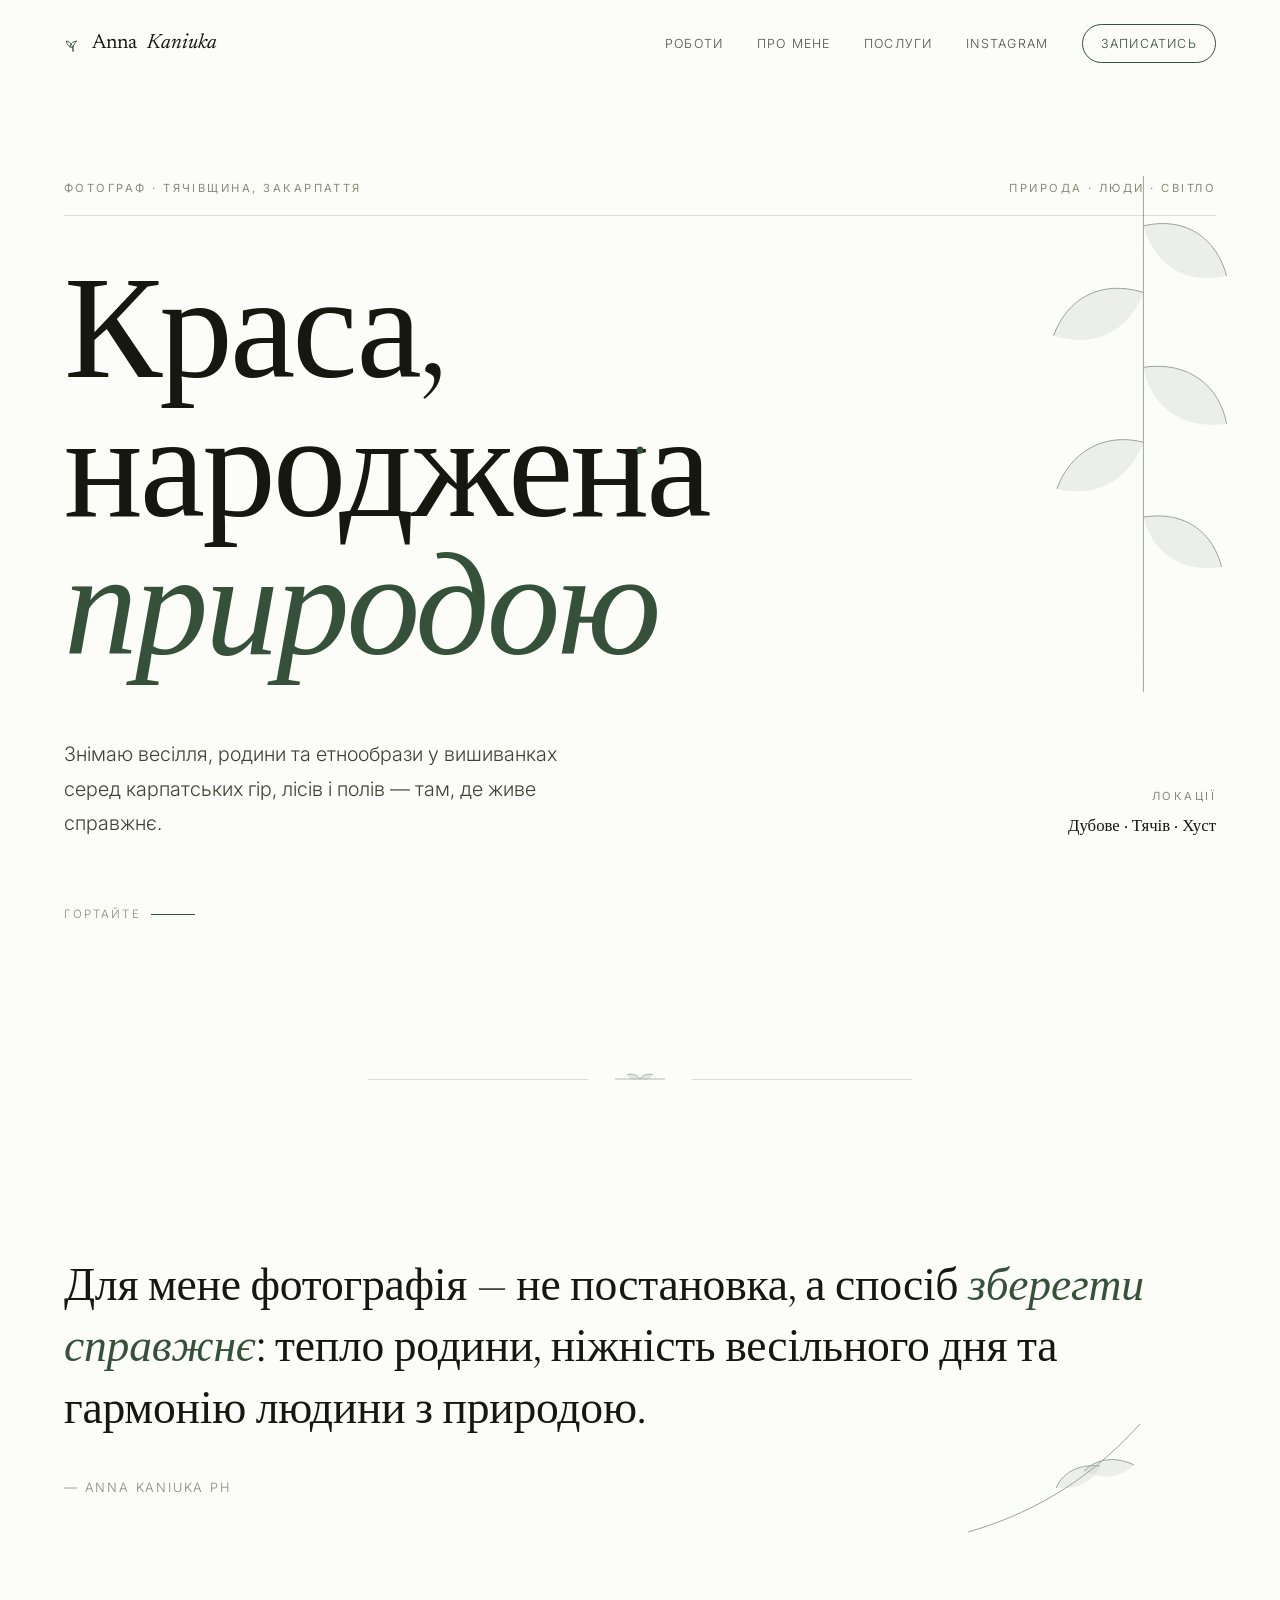
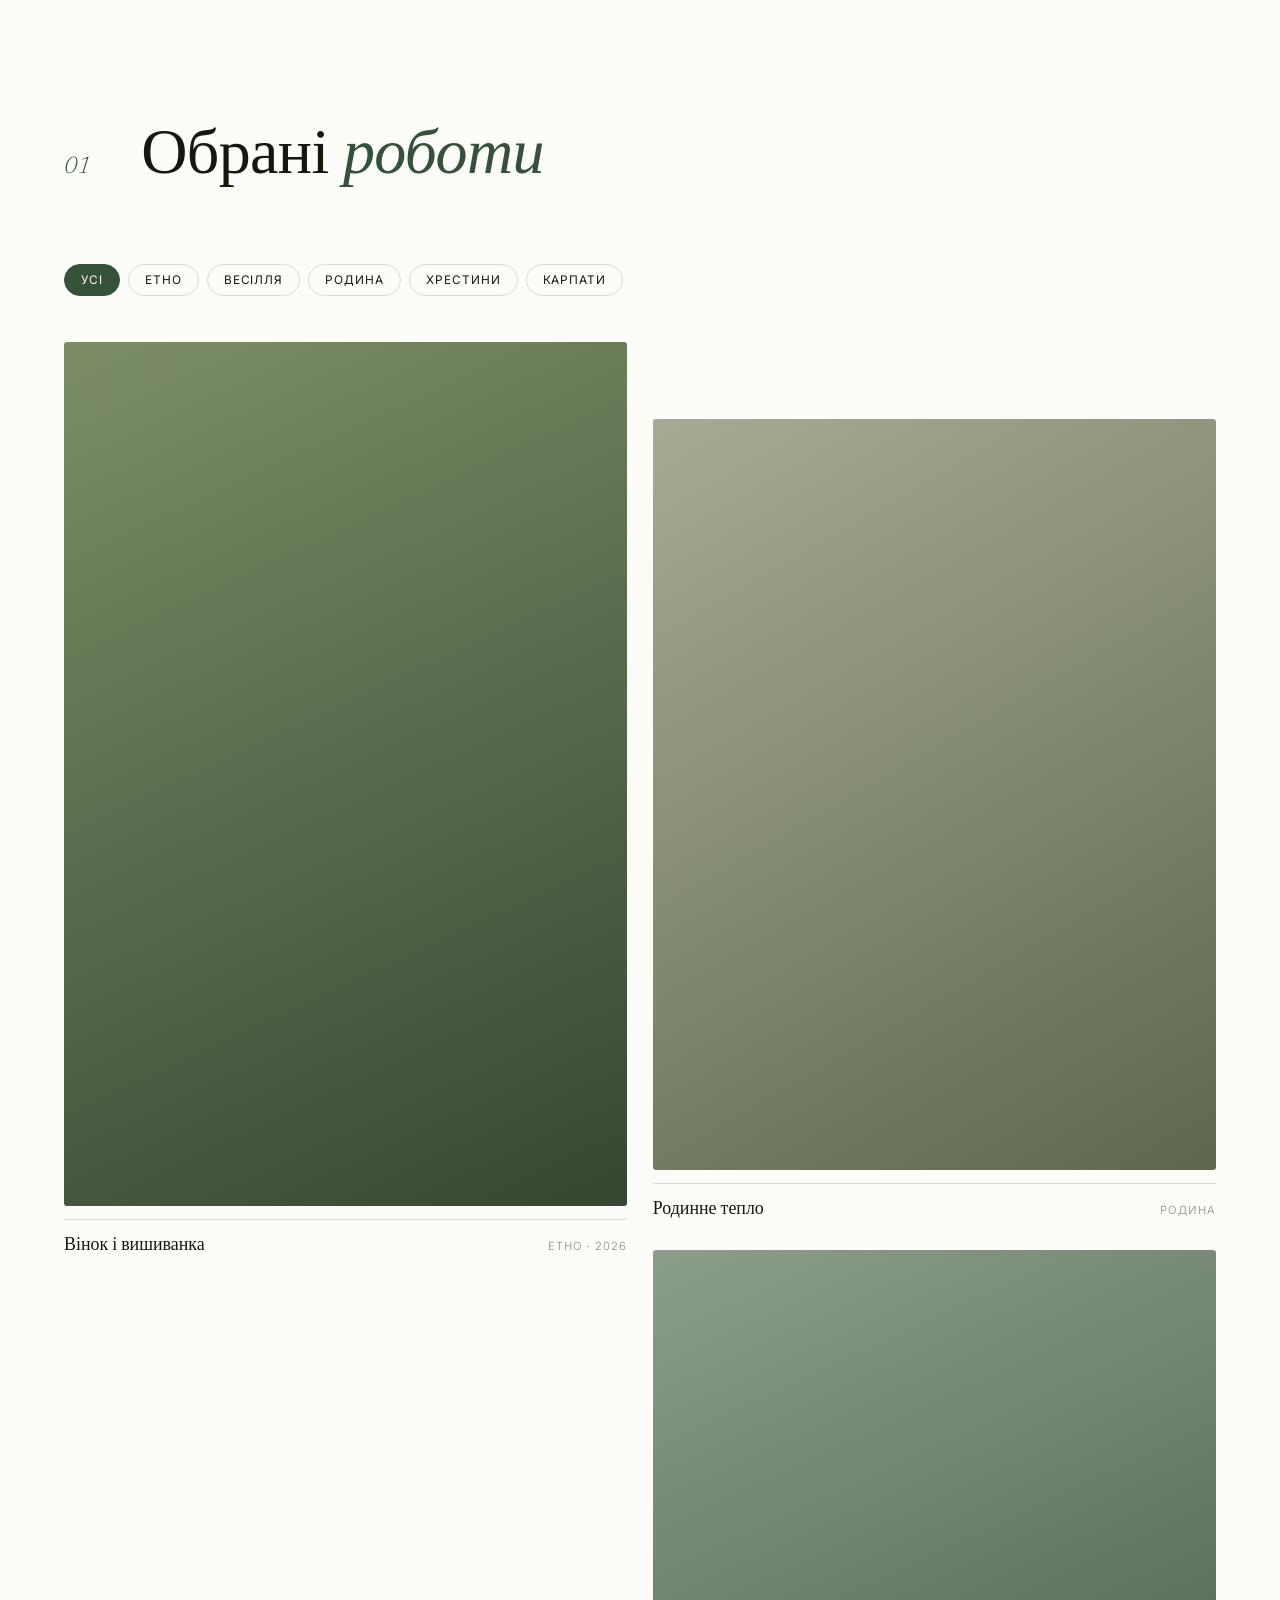
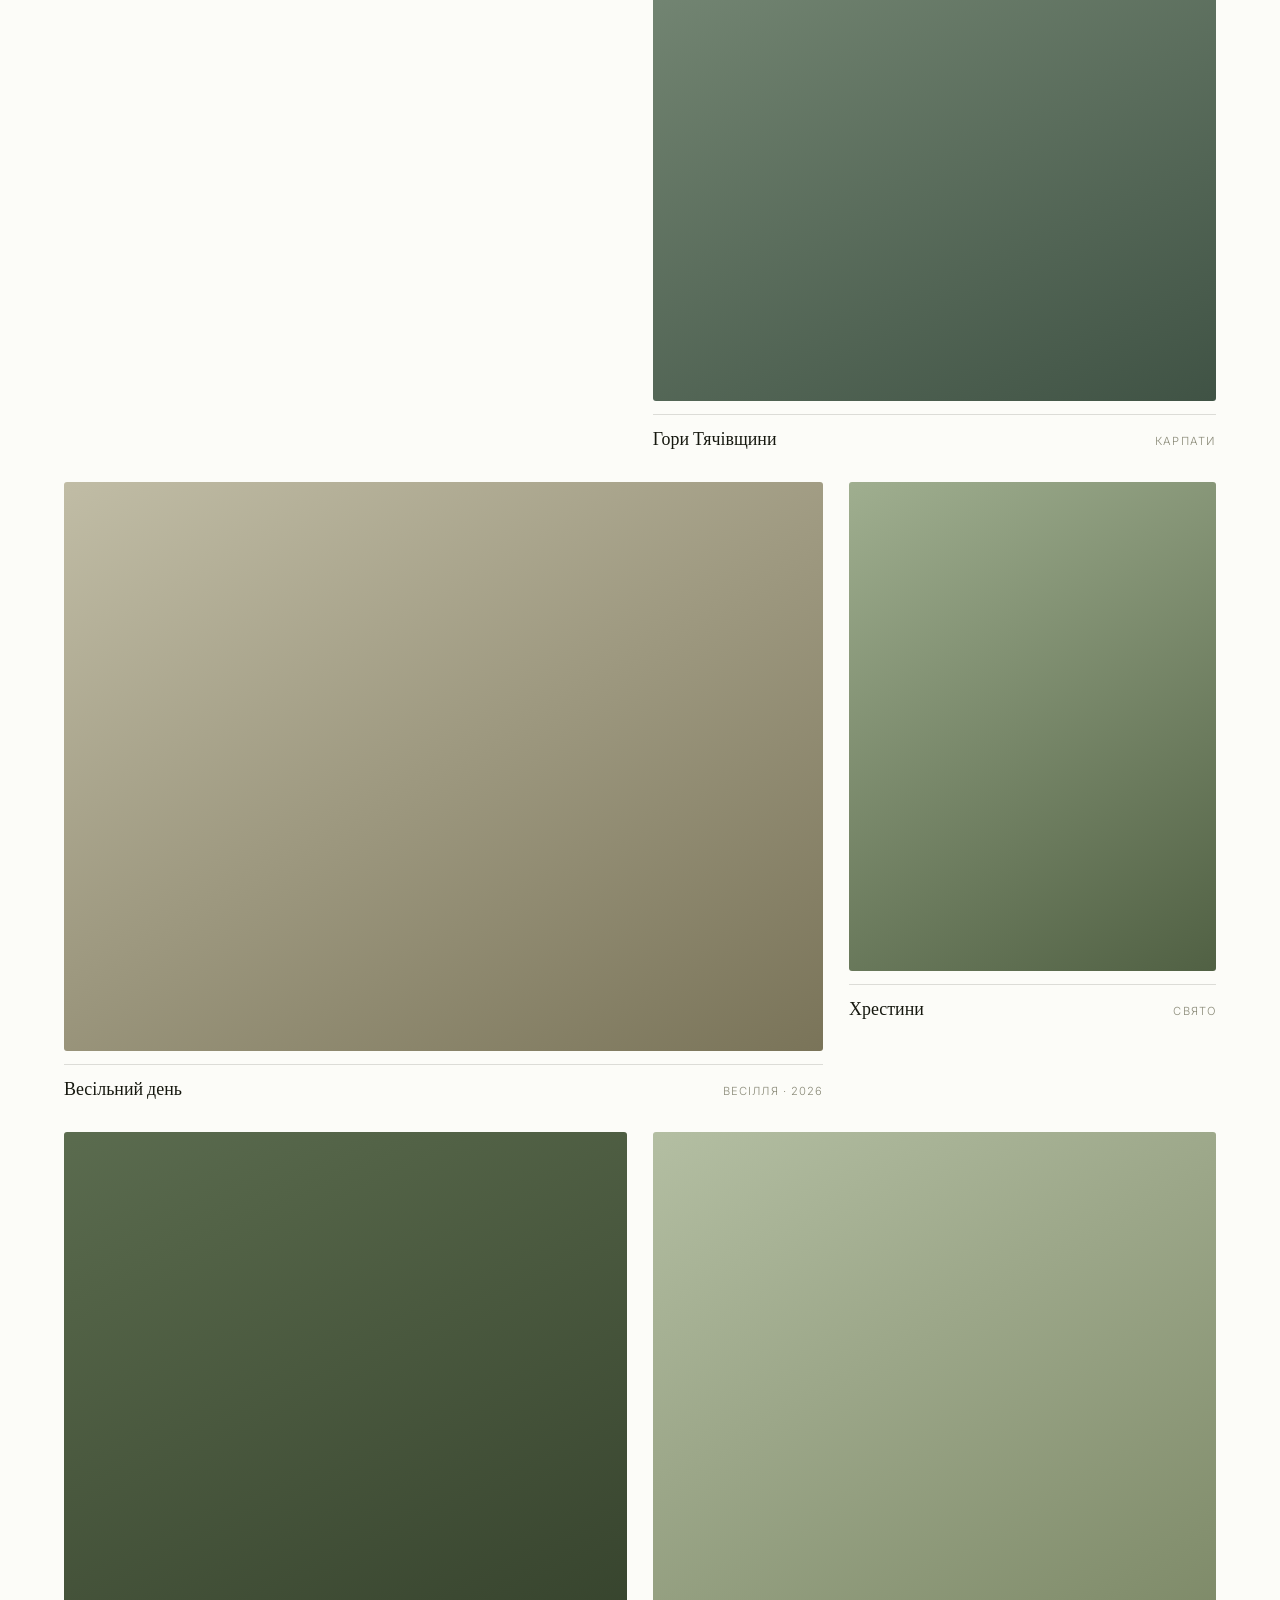
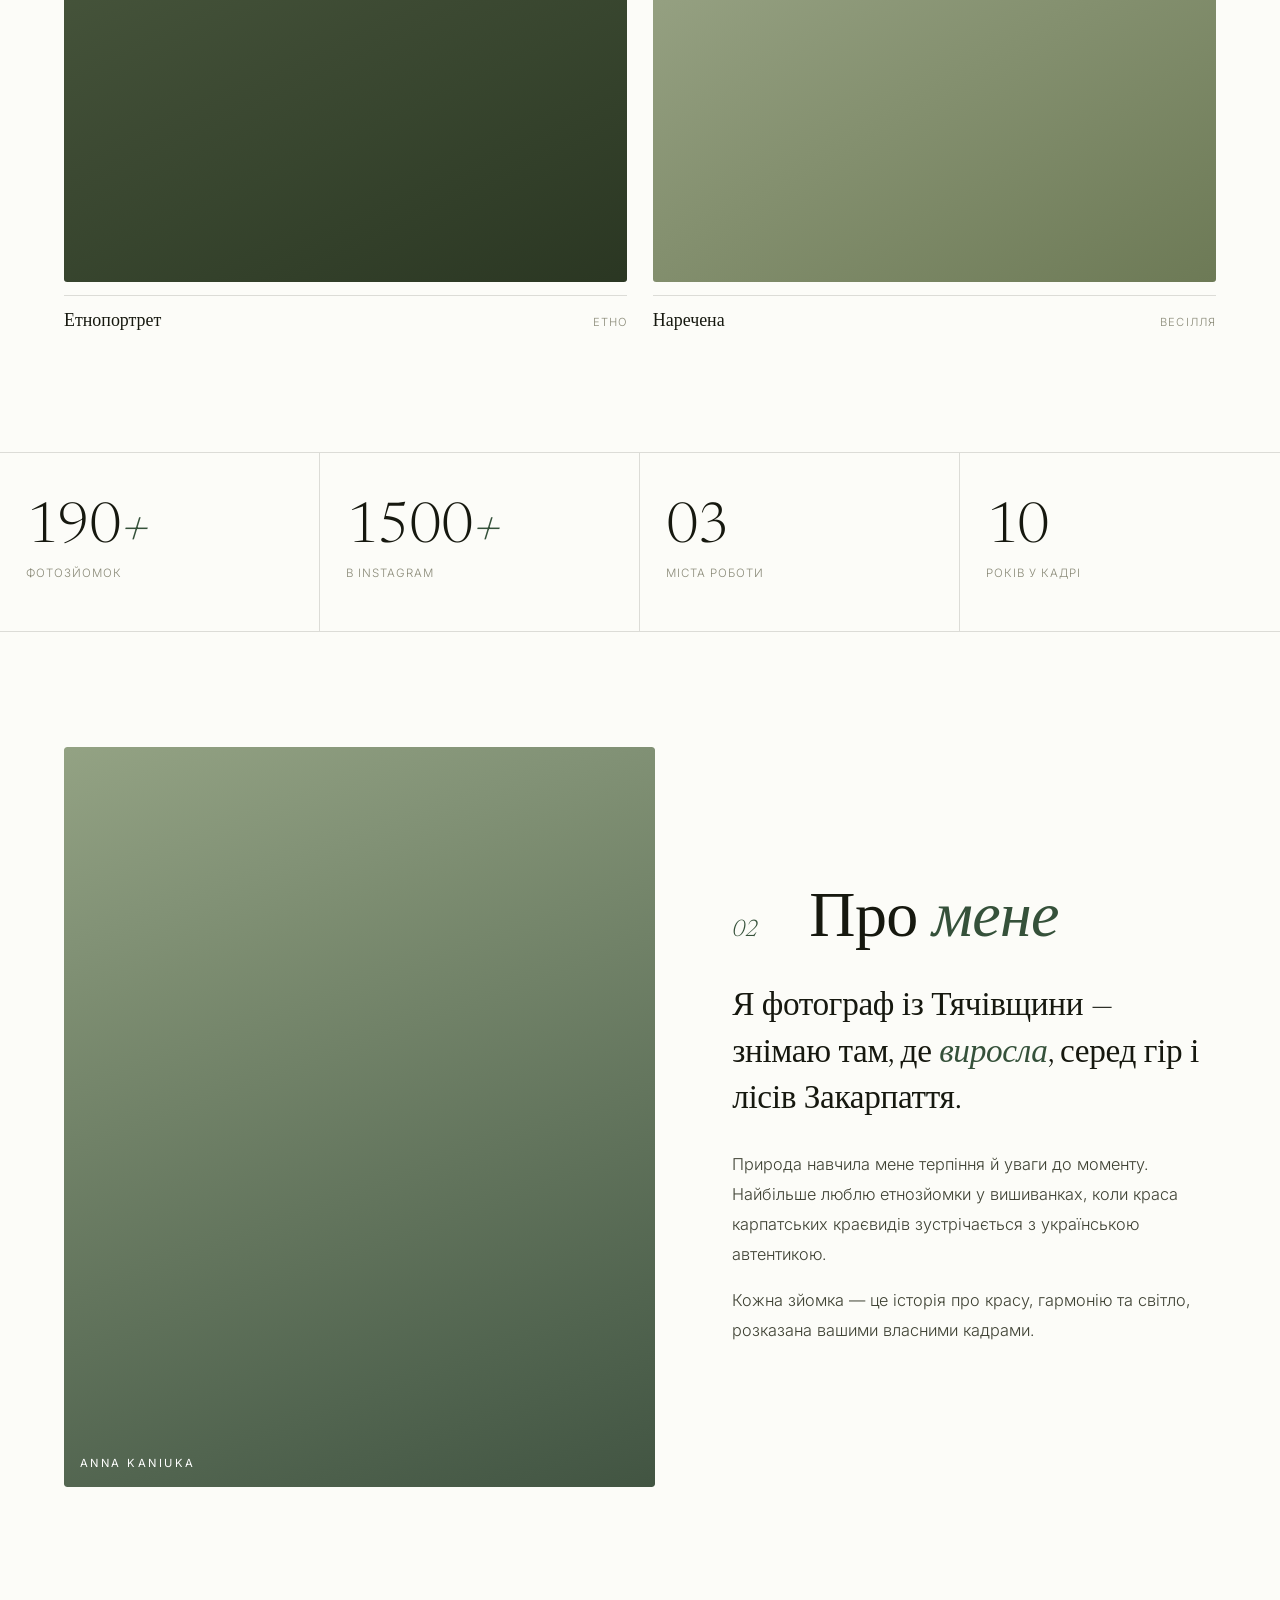
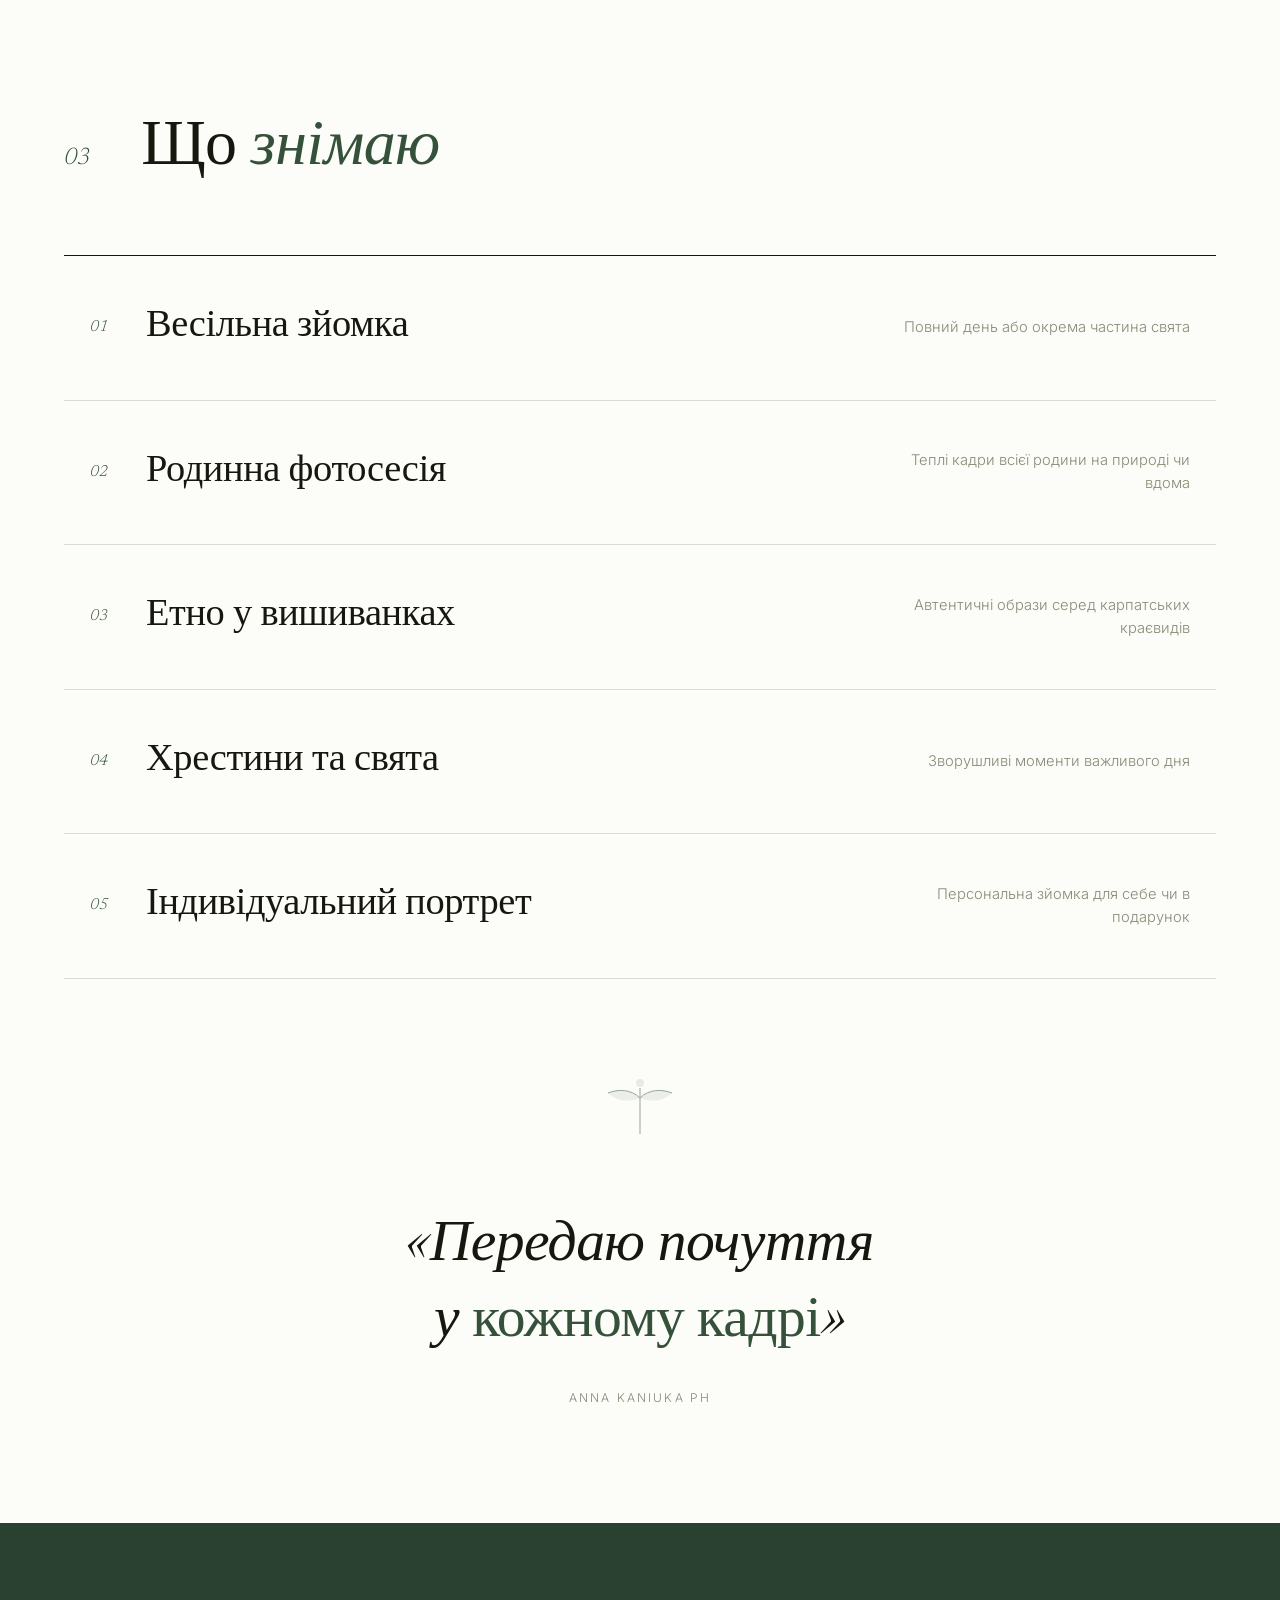
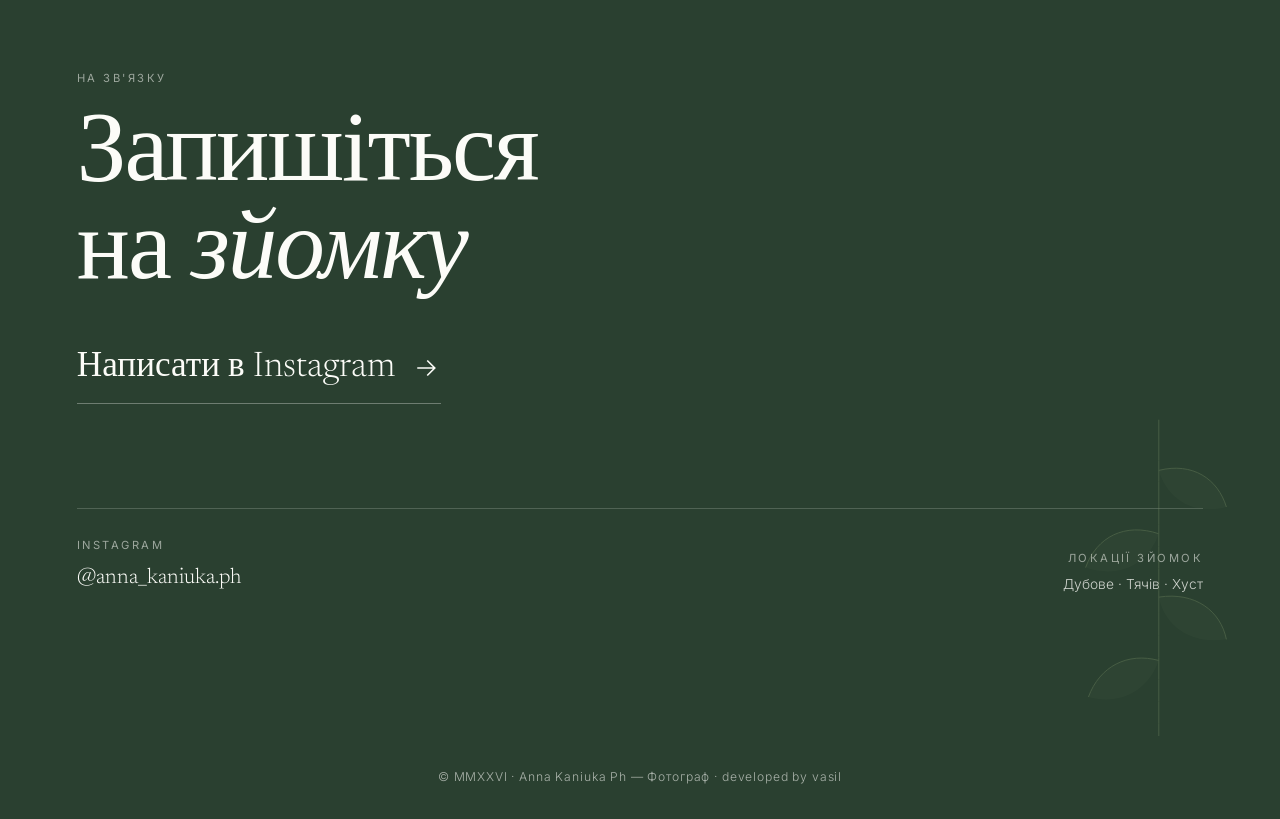
==== commit 89a21163: "Redesign Anna Kaniuka portfolio in a natural white/green style Switch to a clean white (bone) canvas" ====
--- a/anna-kaniuka-portfolio/index.html
+++ b/anna-kaniuka-portfolio/index.html
@@ -4,108 +4,89 @@
 <meta charset="UTF-8">
 <meta name="viewport" content="width=device-width, initial-scale=1.0">
 <title>Anna Kaniuka — фотограф · Закарпаття</title>
-<meta name="description" content="Anna Kaniuka Ph — фотограф із Тячівщини. Весільні, родинні та етнозйомки серед карпатських краєвидів. Дубове · Тячів · Хуст.">
+<meta name="description" content="Anna Kaniuka Ph — фотограф із Тячівщини. Весільні, родинні та етнозйомки серед карпатської природи. Дубове · Тячів · Хуст.">
 <link rel="preconnect" href="https://fonts.googleapis.com">
 <link rel="preconnect" href="https://fonts.gstatic.com" crossorigin>
-<link href="https://fonts.googleapis.com/css2?family=Fraunces:ital,opsz,wght@0,9..144,300..600;1,9..144,300..500&family=Inter:wght@300;400;500&display=swap" rel="stylesheet">
+<link href="https://fonts.googleapis.com/css2?family=Newsreader:ital,opsz,wght@0,6..72,300..500;1,6..72,300..500&family=Inter:wght@300;400;500&display=swap" rel="stylesheet">
 <style>
 :root {
-  --bone: #f4f1ea;
-  --bone-2: #ece6db;
-  --ink: #1b1a16;
-  --ink-soft: #4a4740;
-  --stone: #8f897c;
-  --line: rgba(27,26,22,0.14);
-  --line-soft: rgba(27,26,22,0.08);
-  --accent: #6a6a4f;      /* delicate olive, used sparingly */
-  --paper-dark: #17160f;
-  --font-display: 'Fraunces', serif;
-  --font-sans: 'Inter', sans-serif;
+  --white: #fcfcf8;
+  --paper: #f4f3ec;
+  --ink: #16180f;
+  --ink-soft: #3f4234;
+  --stone: #8a8a78;
+  --forest: #35513a;   /* natural accent */
+  --forest-2: #2a4030;
+  --moss: #6f7d54;
+  --line: rgba(22,24,15,0.14);
+  --line-soft: rgba(22,24,15,0.07);
+  --serif: 'Newsreader', serif;
+  --sans: 'Inter', sans-serif;
   --ease: cubic-bezier(.19,1,.22,1);
 }
 * { box-sizing: border-box; margin: 0; padding: 0; }
 html { scroll-behavior: smooth; }
-body {
-  background: var(--bone);
-  color: var(--ink);
-  font-family: var(--font-sans);
-  font-weight: 300;
-  overflow-x: hidden;
-  -webkit-font-smoothing: antialiased;
-  line-height: 1.5;
-}
+body { background: var(--white); color: var(--ink); font-family: var(--sans); font-weight: 300; line-height: 1.55; overflow-x: hidden; -webkit-font-smoothing: antialiased; }
 a { color: inherit; text-decoration: none; }
 img, svg { display: block; max-width: 100%; }
-::selection { background: var(--ink); color: var(--bone); }
-
-/* film grain overlay on whole page */
-body::after {
-  content: '';
-  position: fixed; inset: 0; z-index: 9998; pointer-events: none;
-  opacity: 0.04;
-  background-image: url("data:image/svg+xml,%3Csvg xmlns='http://www.w3.org/2000/svg' width='140' height='140'%3E%3Cfilter id='n'%3E%3CfeTurbulence type='fractalNoise' baseFrequency='0.85' numOctaves='2'/%3E%3C/filter%3E%3Crect width='100%25' height='100%25' filter='url(%23n)'/%3E%3C/svg%3E");
-}
-
-/* labels */
-.label { font-size: 0.7rem; letter-spacing: 0.24em; text-transform: uppercase; color: var(--stone); font-weight: 400; }
-.idx { font-family: var(--font-display); font-style: italic; font-weight: 400; }
+::selection { background: var(--forest); color: var(--white); }
+
+.label { font-size: 0.7rem; letter-spacing: 0.22em; text-transform: uppercase; color: var(--stone); font-weight: 400; }
+.serif { font-family: var(--serif); }
+
+/* botanical decorations */
+.botanical { position: absolute; pointer-events: none; color: var(--forest); opacity: 0; }
+.botanical.in { opacity: 0.5; transition: opacity 1.6s var(--ease) .3s; }
+.botanical path, .botanical line { stroke: currentColor; stroke-width: 1; fill: none; vector-effect: non-scaling-stroke; }
+.botanical .leaf { fill: currentColor; stroke: none; opacity: 0.16; }
 
 /* custom cursor */
-.cursor { position: fixed; top: 0; left: 0; width: 8px; height: 8px; border-radius: 50%; background: var(--ink); pointer-events: none; z-index: 9999; transform: translate(-50%,-50%); transition: width .35s var(--ease), height .35s var(--ease), background .35s, opacity .3s; mix-blend-mode: difference; }
-.cursor--ring { width: 40px; height: 40px; background: transparent; border: 1px solid var(--ink); }
+.cursor { position: fixed; top:0; left:0; width: 7px; height: 7px; border-radius: 50%; background: var(--forest); pointer-events: none; z-index: 9999; transform: translate(-50%,-50%); transition: width .35s var(--ease), height .35s var(--ease), background .35s, border-color .35s; }
+.cursor--ring { width: 42px; height: 42px; background: transparent; border: 1px solid var(--forest); }
 @media (hover: none), (max-width: 800px) { .cursor { display: none; } }
 
 /* nav */
-.nav {
-  position: fixed; top: 0; left: 0; right: 0; z-index: 100;
-  display: flex; justify-content: space-between; align-items: center;
-  padding: 26px clamp(20px, 5vw, 64px);
-  transition: padding .5s var(--ease);
-}
-.nav.is-scrolled { padding-top: 18px; padding-bottom: 18px; background: rgba(244,241,234,0.82); backdrop-filter: blur(14px); border-bottom: 1px solid var(--line-soft); }
-.nav__logo { font-family: var(--font-display); font-size: 1.28rem; font-weight: 400; letter-spacing: 0.01em; }
+.nav { position: fixed; inset: 0 0 auto 0; z-index: 100; display: flex; justify-content: space-between; align-items: center; padding: 24px clamp(20px,5vw,64px); transition: padding .5s var(--ease), background .5s, border-color .5s; border-bottom: 1px solid transparent; }
+.nav.is-scrolled { padding-top: 15px; padding-bottom: 15px; background: rgba(252,252,248,0.85); backdrop-filter: blur(12px); border-bottom-color: var(--line-soft); }
+.nav__logo { display: inline-flex; align-items: center; gap: 10px; font-family: var(--serif); font-size: 1.3rem; font-weight: 400; }
 .nav__logo em { font-style: italic; }
-.nav__menu { display: flex; gap: clamp(18px,2.6vw,40px); align-items: center; }
-.nav__menu a { font-size: 0.78rem; letter-spacing: 0.12em; text-transform: uppercase; position: relative; opacity: 0.75; transition: opacity .3s; }
-.nav__menu a::after { content: ''; position: absolute; left: 0; bottom: -5px; width: 0; height: 1px; background: var(--ink); transition: width .4s var(--ease); }
+.nav__logo svg { width: 18px; height: 18px; color: var(--forest); }
+.nav__menu { display: flex; gap: clamp(16px,2.6vw,38px); align-items: center; }
+.nav__menu a { font-size: 0.78rem; letter-spacing: 0.1em; text-transform: uppercase; position: relative; opacity: 0.75; transition: opacity .3s; }
+.nav__menu a::after { content: ''; position: absolute; left: 0; bottom: -5px; width: 0; height: 1px; background: var(--forest); transition: width .4s var(--ease); }
 .nav__menu a:hover { opacity: 1; }
 .nav__menu a:hover::after { width: 100%; }
+.nav__book { border: 1px solid var(--forest); color: var(--forest); padding: 9px 18px; border-radius: 999px; opacity: 1 !important; }
+.nav__book::after { display: none; }
+.nav__book:hover { background: var(--forest); color: var(--white); }
 @media (max-width: 760px) { .nav__menu a:not(.nav__book) { display: none; } }
-.nav__book { border: 1px solid var(--line); padding: 9px 18px; border-radius: 999px; opacity: 1 !important; }
-.nav__book::after { display: none; }
-.nav__book:hover { background: var(--ink); color: var(--bone); border-color: var(--ink); }
 
 /* hero */
-.hero { padding: clamp(130px,17vh,190px) clamp(20px,5vw,64px) clamp(50px,7vw,80px); position: relative; }
-.hero__top { display: flex; justify-content: space-between; align-items: baseline; border-bottom: 1px solid var(--line); padding-bottom: 20px; margin-bottom: clamp(34px,5vw,60px); flex-wrap: wrap; gap: 12px; }
-.hero__title { font-family: var(--font-display); font-weight: 300; font-size: clamp(3.4rem, 13vw, 12rem); line-height: 0.92; letter-spacing: -0.02em; }
-.hero__title em { font-style: italic; font-weight: 300; }
-.hero__grid { display: grid; grid-template-columns: 1fr auto; gap: clamp(30px,6vw,80px); align-items: end; margin-top: clamp(30px,4vw,50px); }
-.hero__lede { max-width: 40ch; font-size: clamp(1.05rem,1.6vw,1.35rem); line-height: 1.7; color: var(--ink-soft); font-weight: 300; }
-.hero__meta { text-align: right; display: flex; flex-direction: column; gap: 10px; }
-.hero__meta .label { display: block; }
-.hero__meta strong { font-family: var(--font-display); font-weight: 400; font-size: 1.05rem; }
+.hero { position: relative; padding: clamp(140px,20vh,210px) clamp(20px,5vw,64px) clamp(50px,7vw,90px); overflow: hidden; }
+.hero__top { display: flex; justify-content: space-between; align-items: baseline; border-bottom: 1px solid var(--line); padding-bottom: 18px; margin-bottom: clamp(32px,5vw,58px); flex-wrap: wrap; gap: 10px; }
+.hero__title { position: relative; z-index: 2; font-family: var(--serif); font-weight: 300; font-size: clamp(3rem,11.5vw,10.5rem); line-height: 0.94; letter-spacing: -0.02em; }
+.hero__title em { font-style: italic; color: var(--forest); }
+.hero__grid { position: relative; z-index: 2; display: grid; grid-template-columns: 1fr auto; gap: clamp(28px,6vw,80px); align-items: end; margin-top: clamp(30px,4vw,48px); }
+.hero__lede { max-width: 42ch; font-size: clamp(1.05rem,1.55vw,1.32rem); line-height: 1.72; color: var(--ink-soft); }
+.hero__meta { text-align: right; display: flex; flex-direction: column; gap: 8px; }
+.hero__meta strong { font-family: var(--serif); font-weight: 400; font-size: 1.05rem; }
 @media (max-width: 720px) { .hero__grid { grid-template-columns: 1fr; align-items: start; } .hero__meta { text-align: left; } }
-
-.scroll-hint { display: inline-flex; align-items: center; gap: 10px; margin-top: clamp(40px,6vw,70px); font-size: 0.72rem; letter-spacing: 0.2em; text-transform: uppercase; color: var(--stone); }
-.scroll-hint span { width: 46px; height: 1px; background: var(--stone); position: relative; overflow: hidden; }
-.scroll-hint span::after { content: ''; position: absolute; inset: 0; background: var(--ink); animation: slide 2.4s var(--ease) infinite; }
+.hero__botan { top: clamp(90px,14vh,170px); right: -30px; width: clamp(200px,26vw,420px); z-index: 1; }
+.scroll-hint { position: relative; z-index: 2; display: inline-flex; align-items: center; gap: 10px; margin-top: clamp(40px,6vw,66px); font-size: 0.72rem; letter-spacing: 0.18em; text-transform: uppercase; color: var(--stone); }
+.scroll-hint span { width: 44px; height: 1px; background: var(--stone); position: relative; overflow: hidden; }
+.scroll-hint span::after { content: ''; position: absolute; inset: 0; background: var(--forest); animation: slide 2.4s var(--ease) infinite; }
 @keyframes slide { 0% { transform: translateX(-100%); } 60%,100% { transform: translateX(100%); } }
 
-/* ticker */
-.ticker { border-top: 1px solid var(--line); border-bottom: 1px solid var(--line); overflow: hidden; padding: 16px 0; white-space: nowrap; }
-.ticker__track { display: inline-flex; animation: marquee 34s linear infinite; }
-.ticker__track > * { display: inline-flex; align-items: center; }
-.ticker__track span { font-family: var(--font-display); font-style: italic; font-size: 1.5rem; padding: 0 30px; font-weight: 300; }
-.ticker__track b { width: 5px; height: 5px; border-radius: 50%; background: var(--accent); }
-@keyframes marquee { from { transform: translateX(0); } to { transform: translateX(-50%); } }
-
-/* section frame */
-section { padding: clamp(80px,11vw,150px) clamp(20px,5vw,64px); max-width: 1440px; margin: 0 auto; }
-.head { display: grid; grid-template-columns: auto 1fr; gap: clamp(20px,4vw,60px); align-items: baseline; margin-bottom: clamp(46px,6vw,80px); }
-.head__num { font-family: var(--font-display); font-style: italic; font-size: clamp(1.2rem,2vw,1.6rem); color: var(--accent); }
-.head__title { font-family: var(--font-display); font-weight: 300; font-size: clamp(2.1rem,5.5vw,4rem); line-height: 1; letter-spacing: -0.01em; }
-.head__title em { font-style: italic; }
+/* botanical divider */
+.divider { display: flex; align-items: center; justify-content: center; gap: 22px; padding: clamp(30px,5vw,54px) clamp(20px,5vw,64px); }
+.divider .rule { flex: 1; max-width: 220px; height: 1px; background: var(--line); }
+.divider svg { width: 60px; height: 22px; color: var(--forest); opacity: 0.75; }
+
+section { position: relative; padding: clamp(70px,9vw,130px) clamp(20px,5vw,64px); max-width: 1440px; margin: 0 auto; }
+.head { display: grid; grid-template-columns: auto 1fr; gap: clamp(18px,4vw,58px); align-items: baseline; margin-bottom: clamp(42px,6vw,74px); }
+.head__num { font-family: var(--serif); font-style: italic; font-size: clamp(1.1rem,2vw,1.5rem); color: var(--forest); }
+.head__title { font-family: var(--serif); font-weight: 300; font-size: clamp(2.1rem,5.5vw,4rem); line-height: 1; letter-spacing: -0.01em; }
+.head__title em { font-style: italic; color: var(--forest); }
 
 .reveal { opacity: 0; transform: translateY(30px); transition: opacity 1s var(--ease), transform 1s var(--ease); }
 .reveal.in { opacity: 1; transform: none; }
@@ -114,104 +95,106 @@
 .reveal[data-d="3"] { transition-delay: .24s; }
 
 /* manifesto */
-.manifesto { max-width: 1100px; }
-.manifesto p { font-family: var(--font-display); font-weight: 300; font-size: clamp(1.6rem,3.6vw,2.9rem); line-height: 1.32; letter-spacing: -0.01em; }
-.manifesto em { font-style: italic; color: var(--accent); }
-.manifesto .sig { margin-top: 40px; font-family: var(--font-sans); font-size: 0.82rem; letter-spacing: 0.16em; text-transform: uppercase; color: var(--stone); }
-
-/* works — editorial asymmetric gallery */
-.filters { display: flex; gap: 8px; flex-wrap: wrap; margin-bottom: clamp(32px,4vw,48px); }
-.filters button { font-family: var(--font-sans); font-size: 0.74rem; letter-spacing: 0.1em; text-transform: uppercase; padding: 8px 16px; border-radius: 999px; border: 1px solid var(--line); background: transparent; color: var(--ink); cursor: none; transition: background .35s var(--ease), color .35s, border-color .35s; }
-.filters button.is-active, .filters button:hover { background: var(--ink); color: var(--bone); border-color: var(--ink); }
-
-.works { display: grid; grid-template-columns: repeat(12, 1fr); gap: clamp(16px,2vw,30px); }
+.manifesto { max-width: 1080px; position: relative; }
+.manifesto p { font-family: var(--serif); font-weight: 300; font-size: clamp(1.6rem,3.6vw,2.85rem); line-height: 1.34; letter-spacing: -0.005em; }
+.manifesto em { font-style: italic; color: var(--forest); }
+.manifesto .sig { margin-top: 36px; font-family: var(--sans); font-size: 0.8rem; letter-spacing: 0.14em; text-transform: uppercase; color: var(--stone); }
+.manifesto__botan { right: 0; bottom: -40px; width: 180px; }
+
+/* works */
+.filters { display: flex; gap: 8px; flex-wrap: wrap; margin-bottom: clamp(30px,4vw,46px); }
+.filters button { font-family: var(--sans); font-size: 0.74rem; letter-spacing: 0.08em; text-transform: uppercase; padding: 8px 16px; border-radius: 999px; border: 1px solid var(--line); background: transparent; color: var(--ink); cursor: none; transition: background .35s var(--ease), color .35s, border-color .35s; }
+.filters button.is-active, .filters button:hover { background: var(--forest); color: var(--white); border-color: var(--forest); }
+
+.works { display: grid; grid-template-columns: repeat(12,1fr); gap: clamp(16px,2vw,30px); }
 .work { grid-column: span 6; }
 .work--tall { grid-column: span 6; grid-row: span 2; }
 .work--wide { grid-column: span 8; }
 .work--narrow { grid-column: span 4; }
-.work:nth-child(2) { margin-top: clamp(40px,6vw,90px); }
+.work:nth-child(2) { margin-top: clamp(36px,6vw,84px); }
 .work__frame { position: relative; overflow: hidden; border-radius: 3px; }
-.work__frame::after { content: ''; position: absolute; inset: 0; background-image: url("data:image/svg+xml,%3Csvg xmlns='http://www.w3.org/2000/svg' width='120' height='120'%3E%3Cfilter id='n'%3E%3CfeTurbulence type='fractalNoise' baseFrequency='0.9' numOctaves='2'/%3E%3C/filter%3E%3Crect width='100%25' height='100%25' filter='url(%23n)'/%3E%3C/svg%3E"); opacity: 0.09; mix-blend-mode: overlay; pointer-events: none; }
-.work__img { aspect-ratio: 3/4; transition: transform 1.3s var(--ease), filter .8s; transform: scale(1.02); filter: grayscale(0.15) contrast(1.02); }
-.work--wide .work__img, .work--tall .work__img { aspect-ratio: 4/3; }
+.work__img { aspect-ratio: 3/4; transform: scale(1.02); transition: transform 1.3s var(--ease), filter .8s; filter: saturate(0.9); }
+.work--wide .work__img { aspect-ratio: 4/3; }
 .work--tall .work__img { aspect-ratio: 3/4.6; }
-.work__frame:hover .work__img { transform: scale(1.06); filter: grayscale(0) contrast(1.05); }
-.work__cap { display: flex; justify-content: space-between; align-items: baseline; padding-top: 14px; border-top: 1px solid var(--line); margin-top: 14px; gap: 12px; }
-.work__cap h3 { font-family: var(--font-display); font-weight: 400; font-size: 1.15rem; }
-.work__cap .meta { font-size: 0.7rem; letter-spacing: 0.12em; text-transform: uppercase; color: var(--stone); white-space: nowrap; }
+.work__frame:hover .work__img { transform: scale(1.06); filter: saturate(1.05); }
+.work__cap { display: flex; justify-content: space-between; align-items: baseline; padding-top: 13px; border-top: 1px solid var(--line); margin-top: 13px; gap: 12px; }
+.work__cap h3 { font-family: var(--serif); font-weight: 400; font-size: 1.12rem; }
+.work__cap .meta { font-size: 0.7rem; letter-spacing: 0.1em; text-transform: uppercase; color: var(--stone); white-space: nowrap; }
 .work.is-hidden { display: none; }
 
-/* filmic placeholder tones — desaturated, premium */
-.t1 { background: linear-gradient(150deg,#c7c1b2,#726c5c); }
-.t2 { background: linear-gradient(150deg,#b9b3a4,#4f4d43); }
-.t3 { background: linear-gradient(155deg,#8f9484,#565a4c); }
-.t4 { background: linear-gradient(150deg,#d3cbba,#8a7f6b); }
-.t5 { background: linear-gradient(150deg,#a9a294,#5b564a); }
-.t6 { background: linear-gradient(155deg,#c2b8a6,#736a56); }
-.t7 { background: linear-gradient(150deg,#9ba08e,#4a4d3f); }
+/* natural nature-toned placeholders */
+.t1 { background: linear-gradient(155deg,#7c8f63,#33472f); }
+.t2 { background: linear-gradient(150deg,#a7ac92,#5c6748); }
+.t3 { background: linear-gradient(155deg,#8ba088,#3d5343); }
+.t4 { background: linear-gradient(150deg,#c2bda3,#7a7355); }
+.t5 { background: linear-gradient(150deg,#9fb08d,#4f6140); }
+.t6 { background: linear-gradient(155deg,#5a6d4c,#293620); }
+.t7 { background: linear-gradient(150deg,#b3bfa0,#6b7a52); }
 
 @media (max-width: 820px) {
-  .works { grid-template-columns: repeat(2, 1fr); }
+  .works { grid-template-columns: repeat(2,1fr); }
   .work, .work--tall, .work--wide, .work--narrow { grid-column: span 1 !important; grid-row: auto !important; }
   .work:nth-child(2) { margin-top: 0; }
 }
 
+/* stats */
+.stats { display: grid; grid-template-columns: repeat(4,1fr); border-top: 1px solid var(--line); max-width: 1440px; margin: 0 auto; }
+.stats > div { padding: clamp(28px,4vw,48px) clamp(14px,2vw,30px); border-bottom: 1px solid var(--line); border-right: 1px solid var(--line); }
+.stats > div:nth-child(4n) { border-right: none; }
+.stats .n { font-family: var(--serif); font-weight: 300; font-size: clamp(2.3rem,5vw,3.5rem); line-height: 1; letter-spacing: -0.02em; }
+.stats .n em { font-style: italic; color: var(--forest); }
+.stats .k { margin-top: 8px; font-size: 0.72rem; letter-spacing: 0.09em; text-transform: uppercase; color: var(--stone); }
+@media (max-width: 700px) { .stats { grid-template-columns: repeat(2,1fr); } .stats > div:nth-child(2n) { border-right: none; } }
+
 /* about */
 .about { display: grid; grid-template-columns: 1.1fr 0.9fr; gap: clamp(34px,6vw,90px); align-items: center; }
 .about__portrait { position: relative; overflow: hidden; border-radius: 3px; }
-.about__portrait .work__img { aspect-ratio: 4/5; background: linear-gradient(160deg,#cbc4b4,#6f6857); transform: scale(1.02); }
-.about__portrait::after { content: ''; position: absolute; inset: 0; background-image: url("data:image/svg+xml,%3Csvg xmlns='http://www.w3.org/2000/svg' width='120' height='120'%3E%3Cfilter id='n'%3E%3CfeTurbulence type='fractalNoise' baseFrequency='0.9' numOctaves='2'/%3E%3C/filter%3E%3Crect width='100%25' height='100%25' filter='url(%23n)'/%3E%3C/svg%3E"); opacity: 0.09; mix-blend-mode: overlay; }
+.about__portrait .work__img { aspect-ratio: 4/5; background: linear-gradient(160deg,#93a481,#3f5540); transform: scale(1.02); }
 .about__portrait span { position: absolute; left: 16px; bottom: 14px; z-index: 1; color: #fff; }
-.about__lede { font-family: var(--font-display); font-weight: 300; font-size: clamp(1.5rem,2.6vw,2.1rem); line-height: 1.4; letter-spacing: -0.01em; margin-bottom: 26px; }
-.about__lede em { font-style: italic; }
+.about__lede { font-family: var(--serif); font-weight: 300; font-size: clamp(1.5rem,2.6vw,2.1rem); line-height: 1.4; letter-spacing: -0.01em; margin-bottom: 24px; }
+.about__lede em { font-style: italic; color: var(--forest); }
 .about__body { color: var(--ink-soft); font-size: 1.02rem; line-height: 1.85; max-width: 46ch; }
-.about__body p + p { margin-top: 16px; }
+.about__body p + p { margin-top: 15px; }
 @media (max-width: 820px) { .about { grid-template-columns: 1fr; } .about__portrait { max-width: 380px; } }
 
-/* stats strip */
-.stats { display: grid; grid-template-columns: repeat(4,1fr); border-top: 1px solid var(--line); }
-.stats > div { padding: clamp(30px,4vw,50px) clamp(14px,2vw,30px); border-bottom: 1px solid var(--line); border-right: 1px solid var(--line); }
-.stats > div:nth-child(4n) { border-right: none; }
-.stats .n { font-family: var(--font-display); font-weight: 300; font-size: clamp(2.4rem,5vw,3.6rem); line-height: 1; letter-spacing: -0.02em; }
-.stats .n em { font-style: italic; color: var(--accent); }
-.stats .k { margin-top: 10px; font-size: 0.74rem; letter-spacing: 0.1em; text-transform: uppercase; color: var(--stone); }
-@media (max-width: 700px) { .stats { grid-template-columns: repeat(2,1fr); } .stats > div:nth-child(2n) { border-right: none; } }
-
-/* services list */
+/* services */
 .svc { border-top: 1px solid var(--ink); }
 .svc__row { display: grid; grid-template-columns: auto 1fr auto; gap: clamp(16px,3vw,40px); align-items: center; padding: clamp(26px,3.4vw,42px) clamp(16px,2vw,28px); border-bottom: 1px solid var(--line); position: relative; z-index: 0; transition: color .4s var(--ease); }
-.svc__row::before { content: ''; position: absolute; inset: 0; background: var(--ink); z-index: -1; transform: scaleX(0); transform-origin: left; transition: transform .6s var(--ease); }
-.svc__row:hover { color: var(--bone); }
+.svc__row::before { content: ''; position: absolute; inset: 0; background: var(--forest); z-index: -1; transform: scaleX(0); transform-origin: left; transition: transform .6s var(--ease); }
+.svc__row:hover { color: var(--white); }
 .svc__row:hover::before { transform: scaleX(1); }
-.svc__row:hover .svc__num, .svc__row:hover .svc__desc { color: rgba(244,241,234,0.7); }
-.svc__num { font-family: var(--font-display); font-style: italic; font-size: 1rem; color: var(--accent); transition: color .4s; }
-.svc__name { font-family: var(--font-display); font-weight: 300; font-size: clamp(1.5rem,3.4vw,2.4rem); letter-spacing: -0.01em; }
+.svc__row:hover .svc__num { color: #b7c9a3; }
+.svc__row:hover .svc__desc { color: rgba(252,252,248,0.72); }
+.svc__num { font-family: var(--serif); font-style: italic; font-size: 1rem; color: var(--forest); transition: color .4s; }
+.svc__name { font-family: var(--serif); font-weight: 300; font-size: clamp(1.5rem,3.4vw,2.4rem); letter-spacing: -0.01em; }
 .svc__desc { font-size: 0.92rem; color: var(--stone); max-width: 34ch; text-align: right; transition: color .4s; }
 @media (max-width: 720px) { .svc__row { grid-template-columns: auto 1fr; } .svc__desc { display: none; } }
 
 /* quote */
-.quote { text-align: center; max-width: 1200px; }
-.quote blockquote { font-family: var(--font-display); font-weight: 300; font-style: italic; font-size: clamp(1.9rem,5vw,3.6rem); line-height: 1.3; letter-spacing: -0.01em; }
-.quote blockquote span { font-style: normal; color: var(--accent); }
-.quote cite { display: block; margin-top: 30px; font-style: normal; font-size: 0.76rem; letter-spacing: 0.2em; text-transform: uppercase; color: var(--stone); }
+.quote { text-align: center; max-width: 1200px; position: relative; }
+.quote blockquote { font-family: var(--serif); font-weight: 300; font-style: italic; font-size: clamp(1.9rem,5vw,3.6rem); line-height: 1.32; letter-spacing: -0.01em; }
+.quote blockquote span { font-style: normal; color: var(--forest); }
+.quote cite { display: block; margin-top: 28px; font-style: normal; font-size: 0.75rem; letter-spacing: 0.18em; text-transform: uppercase; color: var(--stone); }
+.quote__botan { left: 50%; transform: translateX(-50%); top: -20px; width: 90px; }
 
 /* contact */
 .contact { max-width: none; padding: 0; }
-.contact__inner { background: var(--paper-dark); color: var(--bone); padding: clamp(70px,11vw,150px) clamp(20px,6vw,80px); position: relative; overflow: hidden; }
-.contact__inner::after { content: ''; position: absolute; inset: 0; background-image: url("data:image/svg+xml,%3Csvg xmlns='http://www.w3.org/2000/svg' width='140' height='140'%3E%3Cfilter id='n'%3E%3CfeTurbulence type='fractalNoise' baseFrequency='0.85' numOctaves='2'/%3E%3C/filter%3E%3Crect width='100%25' height='100%25' filter='url(%23n)'/%3E%3C/svg%3E"); opacity: 0.05; pointer-events: none; }
-.contact__inner .label { color: rgba(244,241,234,0.5); }
-.contact__title { font-family: var(--font-display); font-weight: 300; font-size: clamp(2.6rem,8vw,6.4rem); line-height: 0.98; letter-spacing: -0.02em; margin: 22px 0 40px; }
+.contact__inner { background: var(--forest-2); color: var(--white); padding: clamp(70px,11vw,150px) clamp(20px,6vw,80px); position: relative; overflow: hidden; }
+.contact__inner .label { color: rgba(252,252,248,0.55); }
+.contact__title { font-family: var(--serif); font-weight: 300; font-size: clamp(2.6rem,8vw,6.2rem); line-height: 0.98; letter-spacing: -0.02em; margin: 20px 0 38px; }
 .contact__title em { font-style: italic; }
-.contact__link { display: inline-flex; align-items: center; gap: 16px; font-family: var(--font-display); font-size: clamp(1.4rem,3vw,2.2rem); font-weight: 300; border-bottom: 1px solid rgba(244,241,234,0.3); padding-bottom: 8px; transition: gap .4s var(--ease), border-color .4s; }
-.contact__link:hover { gap: 26px; border-color: var(--bone); }
+.contact__link { display: inline-flex; align-items: center; gap: 16px; font-family: var(--serif); font-size: clamp(1.4rem,3vw,2.2rem); font-weight: 300; border-bottom: 1px solid rgba(252,252,248,0.32); padding-bottom: 8px; transition: gap .4s var(--ease), border-color .4s; }
+.contact__link:hover { gap: 26px; border-color: var(--white); }
 .contact__link svg { width: 30px; height: 30px; }
-.contact__foot { margin-top: clamp(60px,9vw,110px); display: flex; justify-content: space-between; align-items: flex-end; flex-wrap: wrap; gap: 24px; border-top: 1px solid rgba(244,241,234,0.16); padding-top: 30px; }
-.contact__foot .col { display: flex; flex-direction: column; gap: 8px; }
-.contact__foot a { font-size: 0.86rem; opacity: 0.75; transition: opacity .3s; }
+.contact__foot { margin-top: clamp(56px,9vw,104px); display: flex; justify-content: space-between; align-items: flex-end; flex-wrap: wrap; gap: 24px; border-top: 1px solid rgba(252,252,248,0.18); padding-top: 28px; }
+.contact__foot .col { display: flex; flex-direction: column; gap: 7px; }
+.contact__foot a { font-size: 0.86rem; opacity: 0.78; transition: opacity .3s; }
 .contact__foot a:hover { opacity: 1; }
-.contact__foot .big { font-family: var(--font-display); font-size: 1.4rem; opacity: 1; }
-
-footer { text-align: center; padding: 34px 24px; font-size: 0.76rem; letter-spacing: 0.08em; color: var(--stone); background: var(--paper-dark); }
+.contact__foot .big { font-family: var(--serif); font-size: 1.35rem; opacity: 1; }
+.contact__botan { right: -20px; bottom: -30px; width: clamp(160px,22vw,320px); color: #7c9268; }
+.contact__botan.in { opacity: 0.35; }
+
+footer { text-align: center; padding: 32px 24px; font-size: 0.76rem; letter-spacing: 0.07em; color: rgba(252,252,248,0.6); background: var(--forest-2); }
 </style>
 </head>
 <body>
@@ -219,7 +202,10 @@
 <div class="cursor" id="cursor"></div>
 
 <header class="nav" id="nav">
-  <a href="#" class="nav__logo">Anna <em>Kaniuka</em></a>
+  <a href="#" class="nav__logo">
+    <svg viewBox="0 0 24 24" fill="none"><path d="M12 22c0-6 0-9 5-14-6 1-9 4-9 9M12 22C12 14 9 9 3 8c1 5 4 8 9 9" stroke="currentColor" stroke-width="1.2"/></svg>
+    Anna <em>Kaniuka</em>
+  </a>
   <nav class="nav__menu">
     <a href="#works">Роботи</a>
     <a href="#about">Про мене</a>
@@ -230,32 +216,47 @@
 </header>
 
 <section class="hero">
+  <svg class="botanical hero__botan" viewBox="0 0 200 340" fill="none" aria-hidden="true">
+    <path d="M100 340C100 250 100 150 100 30"/>
+    <g stroke-width="1">
+      <path class="leaf" d="M100 60c26-6 44 8 50 30-26 6-44-8-50-30Z"/>
+      <path d="M100 60c26-6 44 8 50 30"/>
+      <path class="leaf" d="M100 100c-26-8-46 4-54 26 26 8 46-4 54-26Z"/>
+      <path d="M100 100c-26-8-46 4-54 26"/>
+      <path class="leaf" d="M100 145c28-4 46 12 50 34-28 4-46-12-50-34Z"/>
+      <path d="M100 145c28-4 46 12 50 34"/>
+      <path class="leaf" d="M100 190c-24-6-44 6-52 28 24 6 44-6 52-28Z"/>
+      <path d="M100 190c-24-6-44 6-52 28"/>
+      <path class="leaf" d="M100 235c26-4 42 10 47 30-26 4-42-10-47-30Z"/>
+      <path d="M100 235c26-4 42 10 47 30"/>
+    </g>
+  </svg>
   <div class="hero__top">
     <span class="label">Фотограф · Тячівщина, Закарпаття</span>
-    <span class="label">© MMXXVI</span>
-  </div>
-  <h1 class="hero__title reveal">Світло,<br>яке <em>відчуваєш</em></h1>
+    <span class="label">Природа · Люди · Світло</span>
+  </div>
+  <h1 class="hero__title reveal">Краса,<br>народжена <em>природою</em></h1>
   <div class="hero__grid">
-    <p class="hero__lede reveal" data-d="1">Знімаю красу, гармонію та почуття — весілля, родини й етнообрази у вишиванках серед карпатських краєвидів.</p>
+    <p class="hero__lede reveal" data-d="1">Знімаю весілля, родини та етнообрази у вишиванках серед карпатських гір, лісів і полів — там, де живе справжнє.</p>
     <div class="hero__meta reveal" data-d="2">
       <span class="label">Локації</span>
-      <strong>Дубове · Тячів · Хуст</strong>
+      <strong class="serif">Дубове · Тячів · Хуст</strong>
     </div>
   </div>
   <div class="scroll-hint reveal" data-d="3">Гортайте <span></span></div>
 </section>
 
-<div class="ticker" aria-hidden="true">
-  <div class="ticker__track">
-    <span>Весілля</span><b></b><span>Родинні зйомки</span><b></b><span>Етно у вишиванках</span><b></b><span>Хрестини</span><b></b><span>Портрет</span><b></b>
-    <span>Весілля</span><b></b><span>Родинні зйомки</span><b></b><span>Етно у вишиванках</span><b></b><span>Хрестини</span><b></b><span>Портрет</span><b></b>
-  </div>
+<div class="divider">
+  <div class="rule"></div>
+  <svg viewBox="0 0 120 40" fill="none" aria-hidden="true"><path d="M10 20h100" stroke="currentColor" stroke-width="1"/><path d="M60 20c-6-9-16-11-26-9 4 9 14 13 26 9Zm0 0c6-9 16-11 26-9-4 9-14 13-26 9Z" fill="currentColor" opacity=".18"/><path d="M60 20c-6-9-16-11-26-9M60 20c6-9 16-11 26-9" stroke="currentColor" stroke-width="1"/></svg>
+  <div class="rule"></div>
 </div>
 
 <section id="intro">
   <div class="manifesto reveal">
-    <p>Для мене фотографія — не постановка, а спосіб <em>зберегти справжнє</em>: тепло родини, ніжність весільного дня та гордість за наші традиції.</p>
+    <p>Для мене фотографія — не постановка, а спосіб <em>зберегти справжнє</em>: тепло родини, ніжність весільного дня та гармонію людини з природою.</p>
     <p class="sig">— Anna Kaniuka Ph</p>
+    <svg class="botanical manifesto__botan" viewBox="0 0 180 120" fill="none" aria-hidden="true"><path d="M4 116C60 100 120 70 176 8"/><path class="leaf" d="M120 55c14-14 34-14 50-6-14 14-34 14-50 6Z"/><path d="M120 55c14-14 34-14 50-6"/><path class="leaf" d="M92 72c8-18 26-24 44-22-8 18-26 24-44 22Z"/><path d="M92 72c8-18 26-24 44-22"/></svg>
   </div>
 </section>
 
@@ -318,13 +319,13 @@
       <span class="label">Anna Kaniuka</span>
     </div>
     <div>
-      <div class="head" style="margin-bottom:34px">
+      <div class="head" style="margin-bottom:32px">
         <span class="head__num">02</span>
         <h2 class="head__title">Про <em>мене</em></h2>
       </div>
-      <p class="about__lede reveal" data-d="1">Я фотограф із Тячівщини — знімаю там, де <em>виросла</em>, серед гір Закарпаття.</p>
+      <p class="about__lede reveal" data-d="1">Я фотограф із Тячівщини — знімаю там, де <em>виросла</em>, серед гір і лісів Закарпаття.</p>
       <div class="about__body reveal" data-d="2">
-        <p>Почала з простого бажання зберігати миті — і залишилась у кадрі назавжди. Найбільше люблю етнозйомки у вишиванках, коли краса природи зустрічається з українською автентикою.</p>
+        <p>Природа навчила мене терпіння й уваги до моменту. Найбільше люблю етнозйомки у вишиванках, коли краса карпатських краєвидів зустрічається з українською автентикою.</p>
         <p>Кожна зйомка — це історія про красу, гармонію та світло, розказана вашими власними кадрами.</p>
       </div>
     </div>
@@ -346,6 +347,7 @@
 </section>
 
 <section class="quote">
+  <svg class="botanical quote__botan" viewBox="0 0 90 60" fill="none" aria-hidden="true"><path d="M45 60V14"/><path class="leaf" d="M45 24c9-9 22-9 32-5-9 9-22 9-32 5Z"/><path d="M45 24c9-9 22-9 32-5"/><path class="leaf" d="M45 24c-9-9-22-9-32-5 9 9 22 9 32 5Z"/><path d="M45 24c-9-9-22-9-32-5"/><circle cx="45" cy="9" r="4" fill="currentColor" opacity=".2"/></svg>
   <blockquote class="reveal">«Передаю почуття<br>у <span>кожному кадрі</span>»</blockquote>
   <cite class="reveal" data-d="1">Anna Kaniuka Ph</cite>
 </section>
@@ -368,23 +370,21 @@
         <a>Дубове · Тячів · Хуст</a>
       </div>
     </div>
+    <svg class="botanical contact__botan" viewBox="0 0 200 260" fill="none" aria-hidden="true"><path d="M100 260C100 180 100 90 100 14"/><path class="leaf" d="M100 50c24-6 42 6 48 26-24 6-42-6-48-26Z"/><path d="M100 50c24-6 42 6 48 26"/><path class="leaf" d="M100 95c-24-8-44 2-52 24 24 8 44-2 52-24Z"/><path d="M100 95c-24-8-44 2-52 24"/><path class="leaf" d="M100 140c26-4 44 10 48 30-26 4-44-10-48-30Z"/><path d="M100 140c26-4 44 10 48 30"/><path class="leaf" d="M100 185c-22-6-42 4-50 26 22 6 42-4 50-26Z"/><path d="M100 185c-22-6-42 4-50 26"/></svg>
   </div>
 </section>
 
 <footer>© MMXXVI · Anna Kaniuka Ph — Фотограф · developed by vasil</footer>
 
 <script>
-// reveal
 const io = new IntersectionObserver((es) => {
   es.forEach(e => { if (e.isIntersecting) { e.target.classList.add('in'); io.unobserve(e.target); } });
 }, { threshold: 0.14 });
-document.querySelectorAll('.reveal').forEach(el => io.observe(el));
-
-// nav scrolled state
+document.querySelectorAll('.reveal, .botanical').forEach(el => io.observe(el));
+
 const nav = document.getElementById('nav');
 addEventListener('scroll', () => nav.classList.toggle('is-scrolled', scrollY > 40), { passive: true });
 
-// gallery filter
 const fbtns = document.querySelectorAll('.filters button');
 const works = document.querySelectorAll('.work');
 fbtns.forEach(b => b.addEventListener('click', () => {
@@ -394,7 +394,6 @@
   works.forEach(w => w.classList.toggle('is-hidden', !(f === 'all' || w.dataset.cat === f)));
 }));
 
-// custom cursor
 const cur = document.getElementById('cursor');
 if (matchMedia('(hover: hover)').matches && innerWidth > 800) {
   let x = innerWidth/2, y = innerHeight/2, cx = x, cy = y;
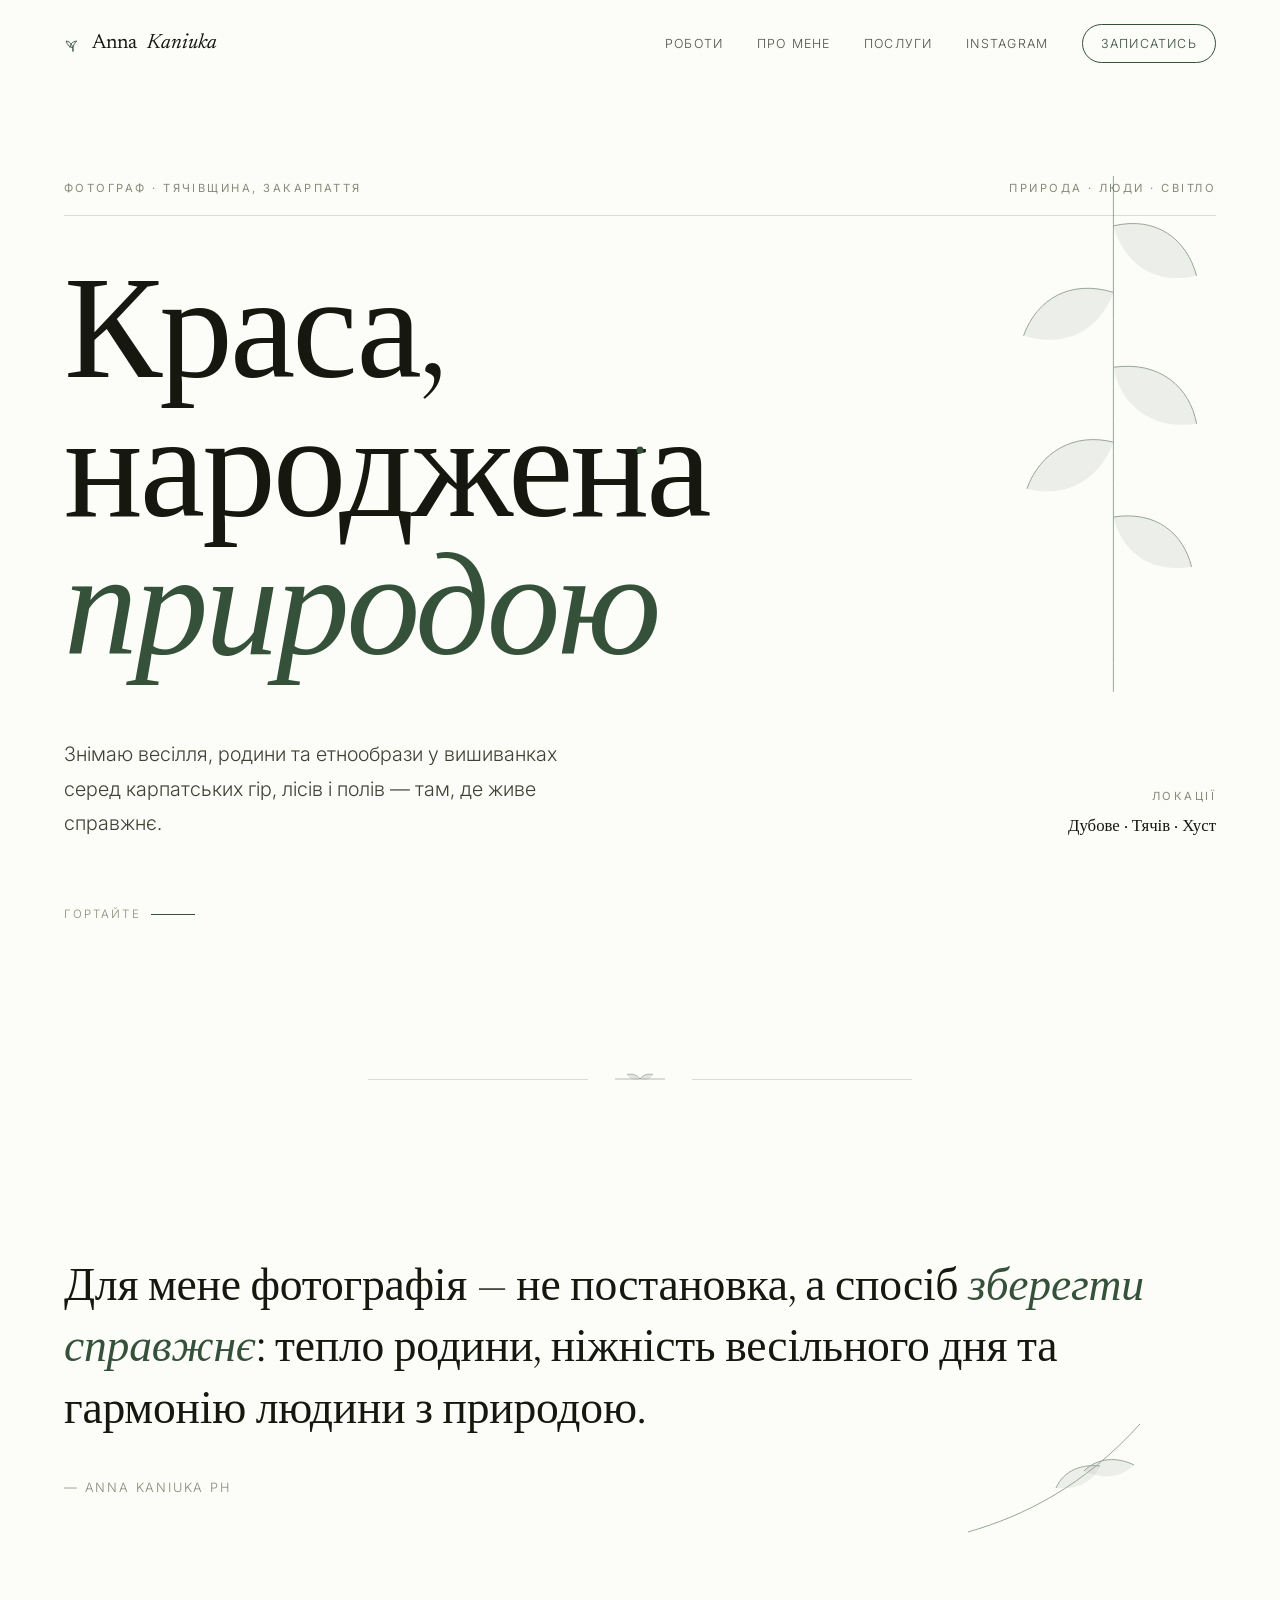
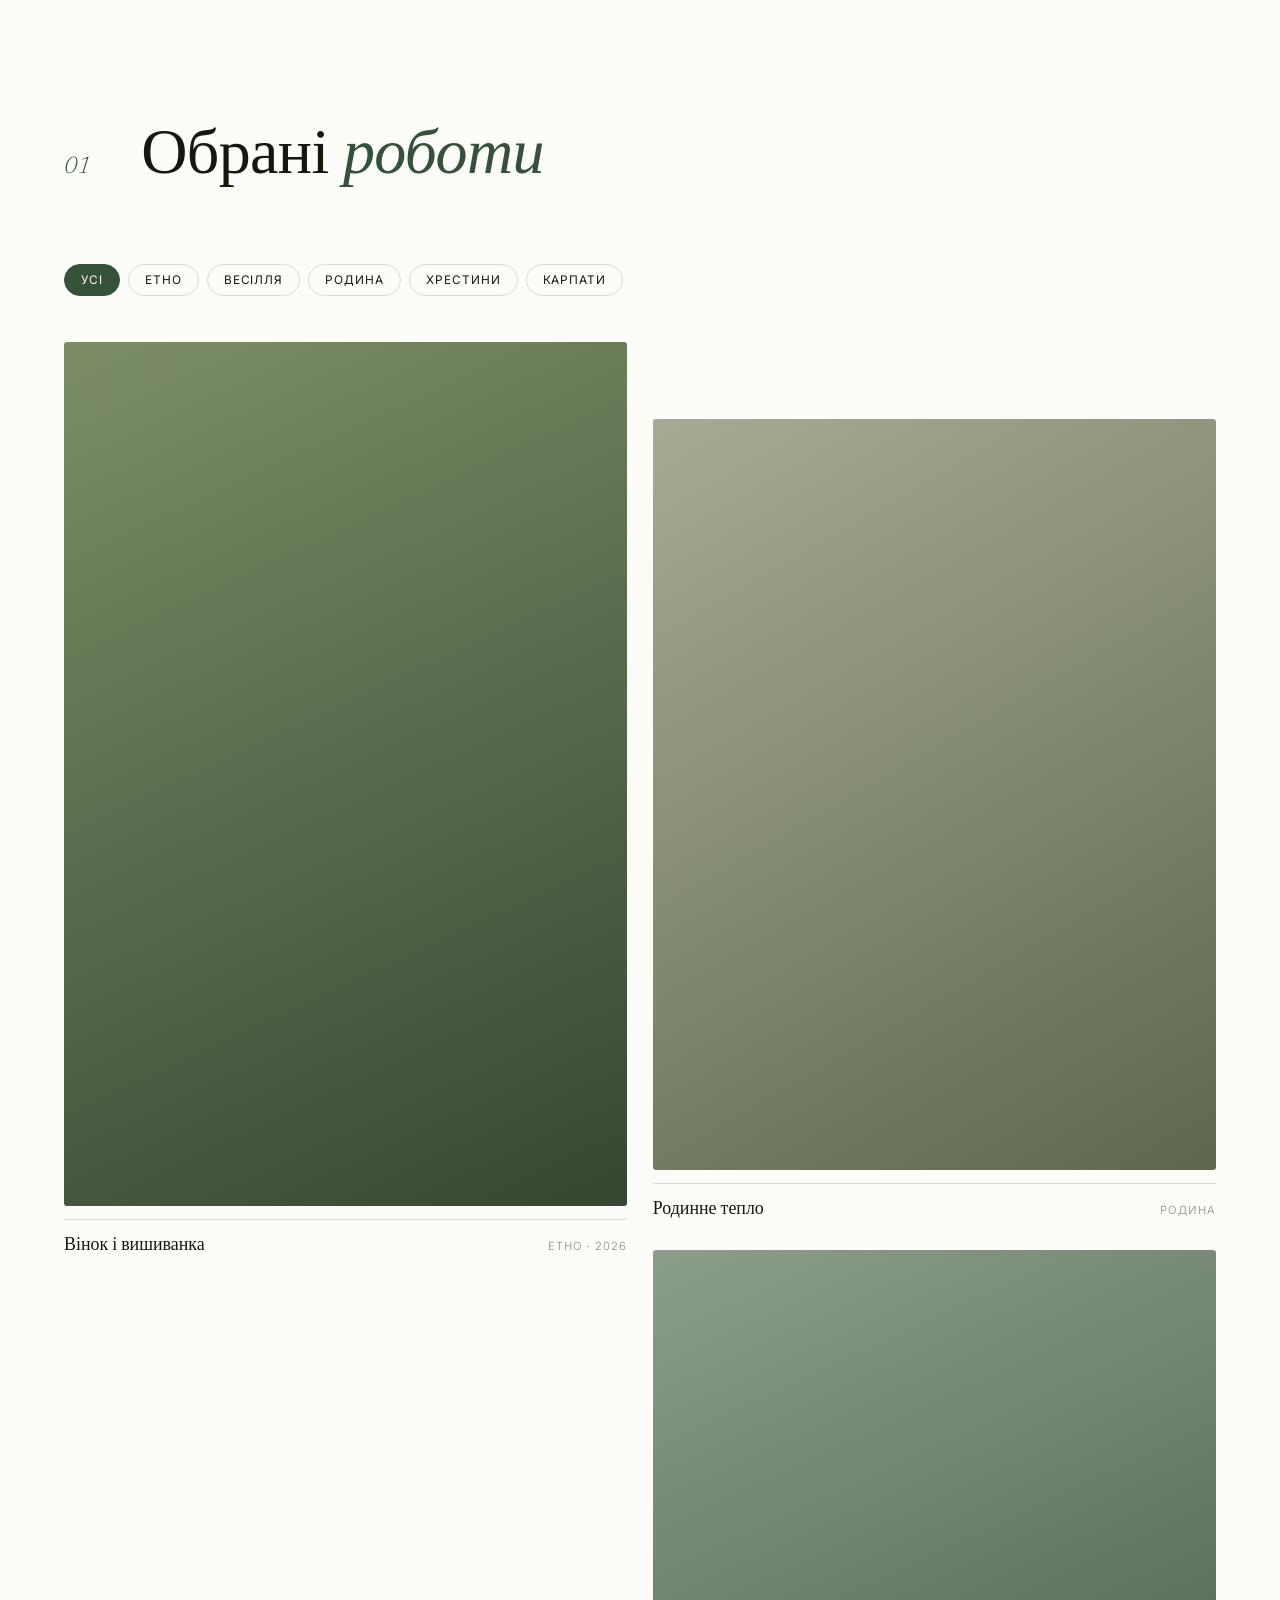
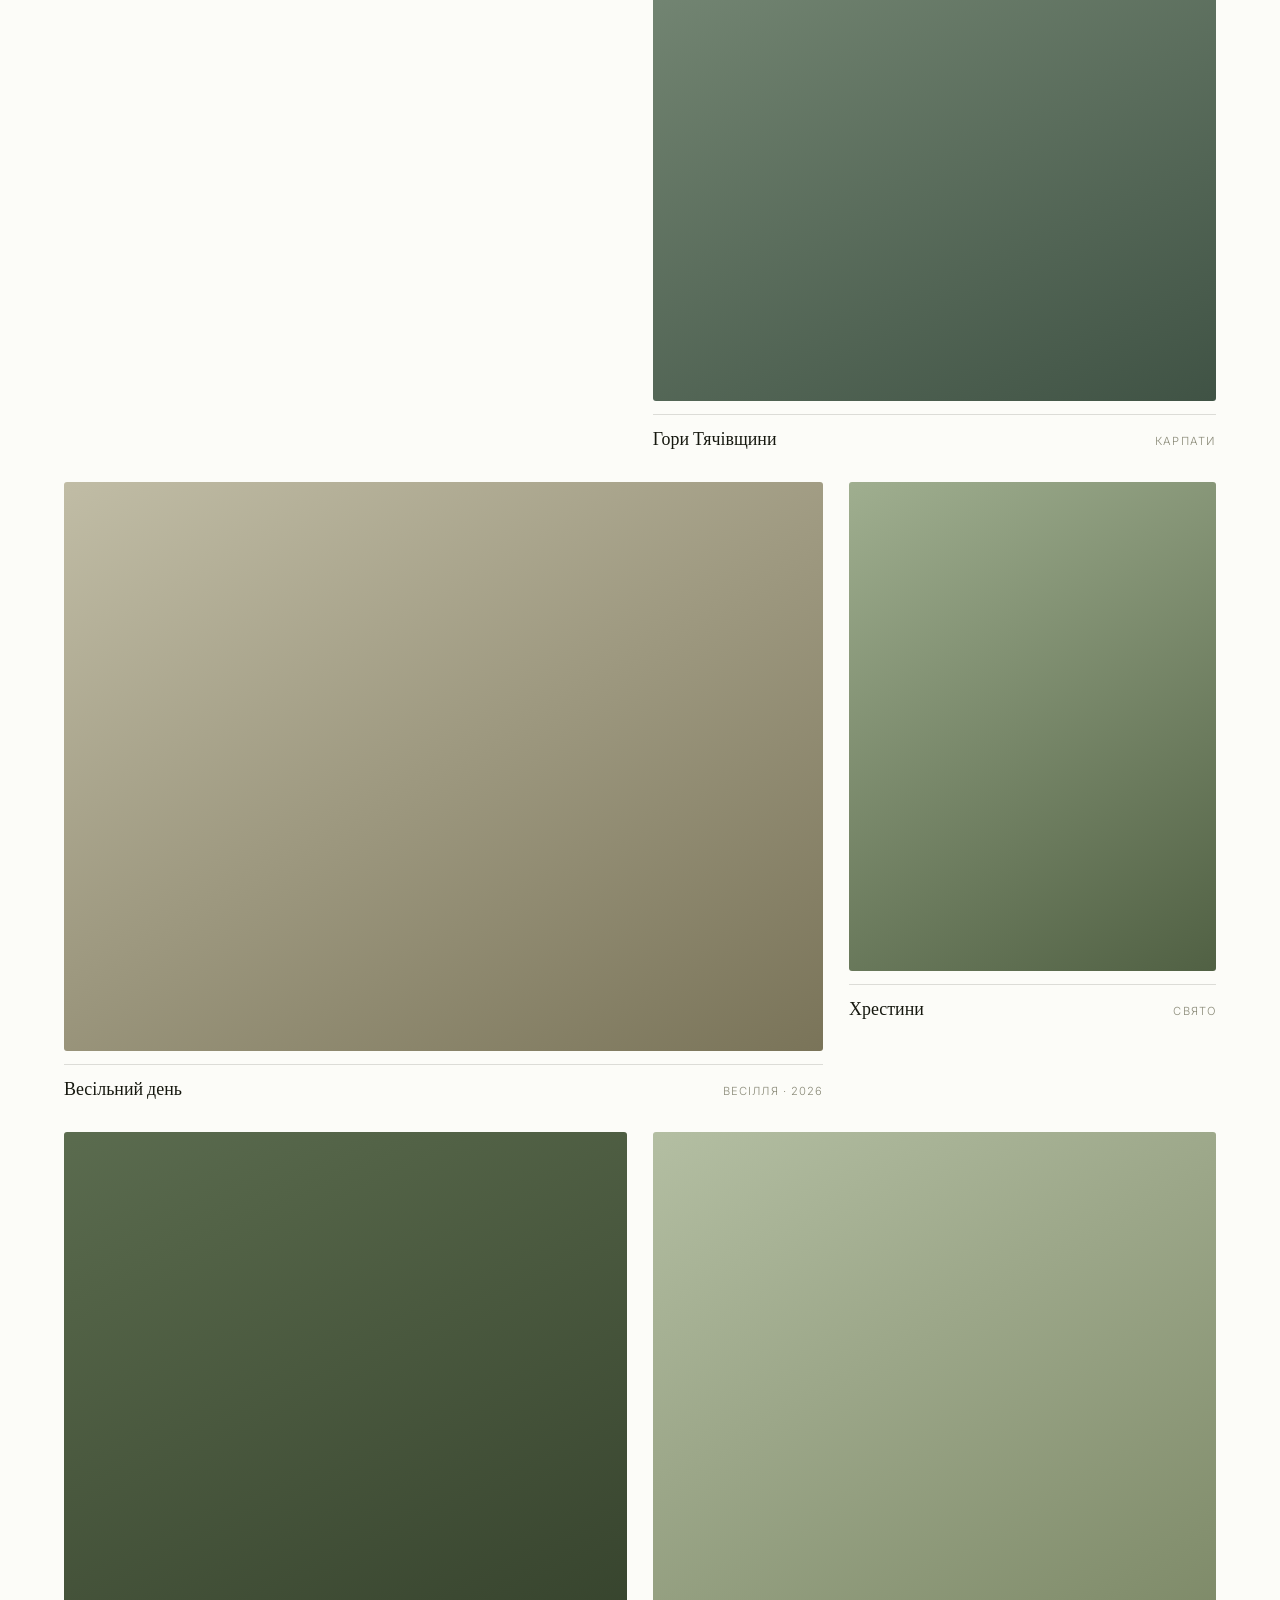
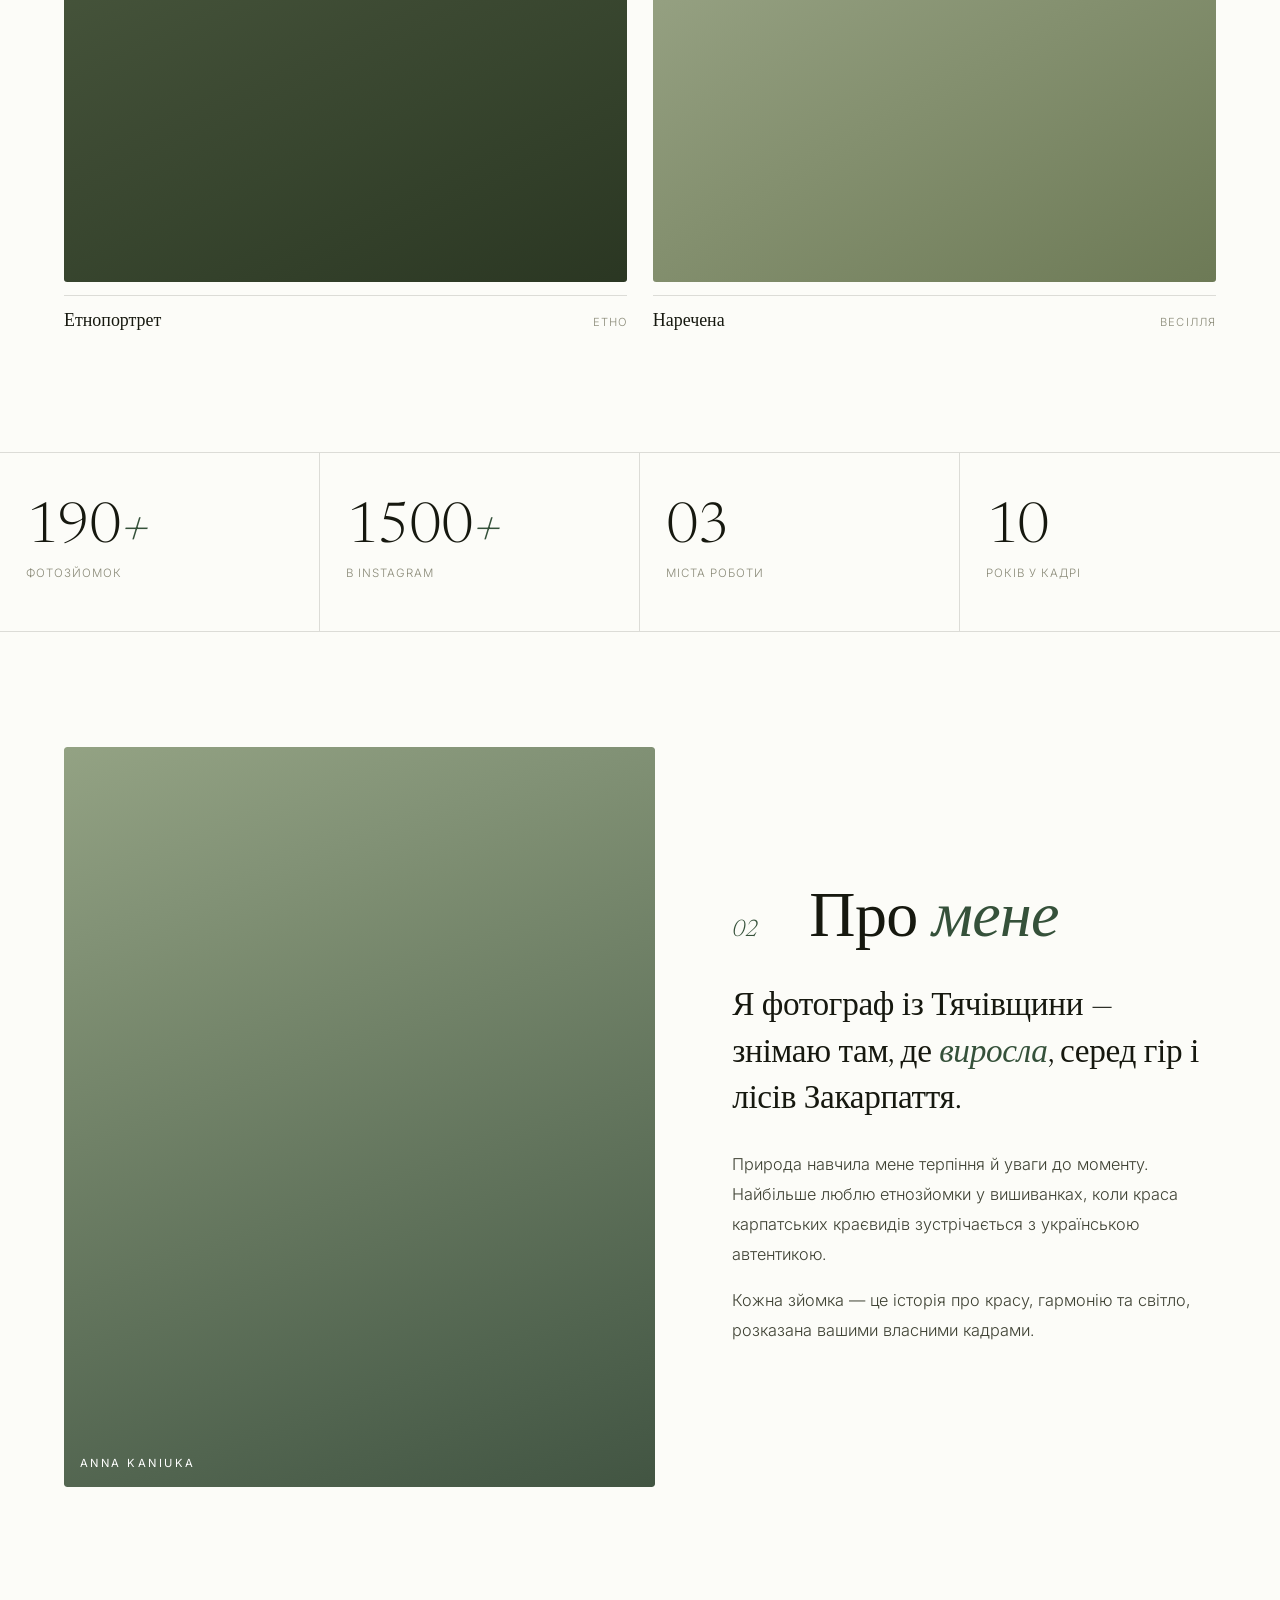
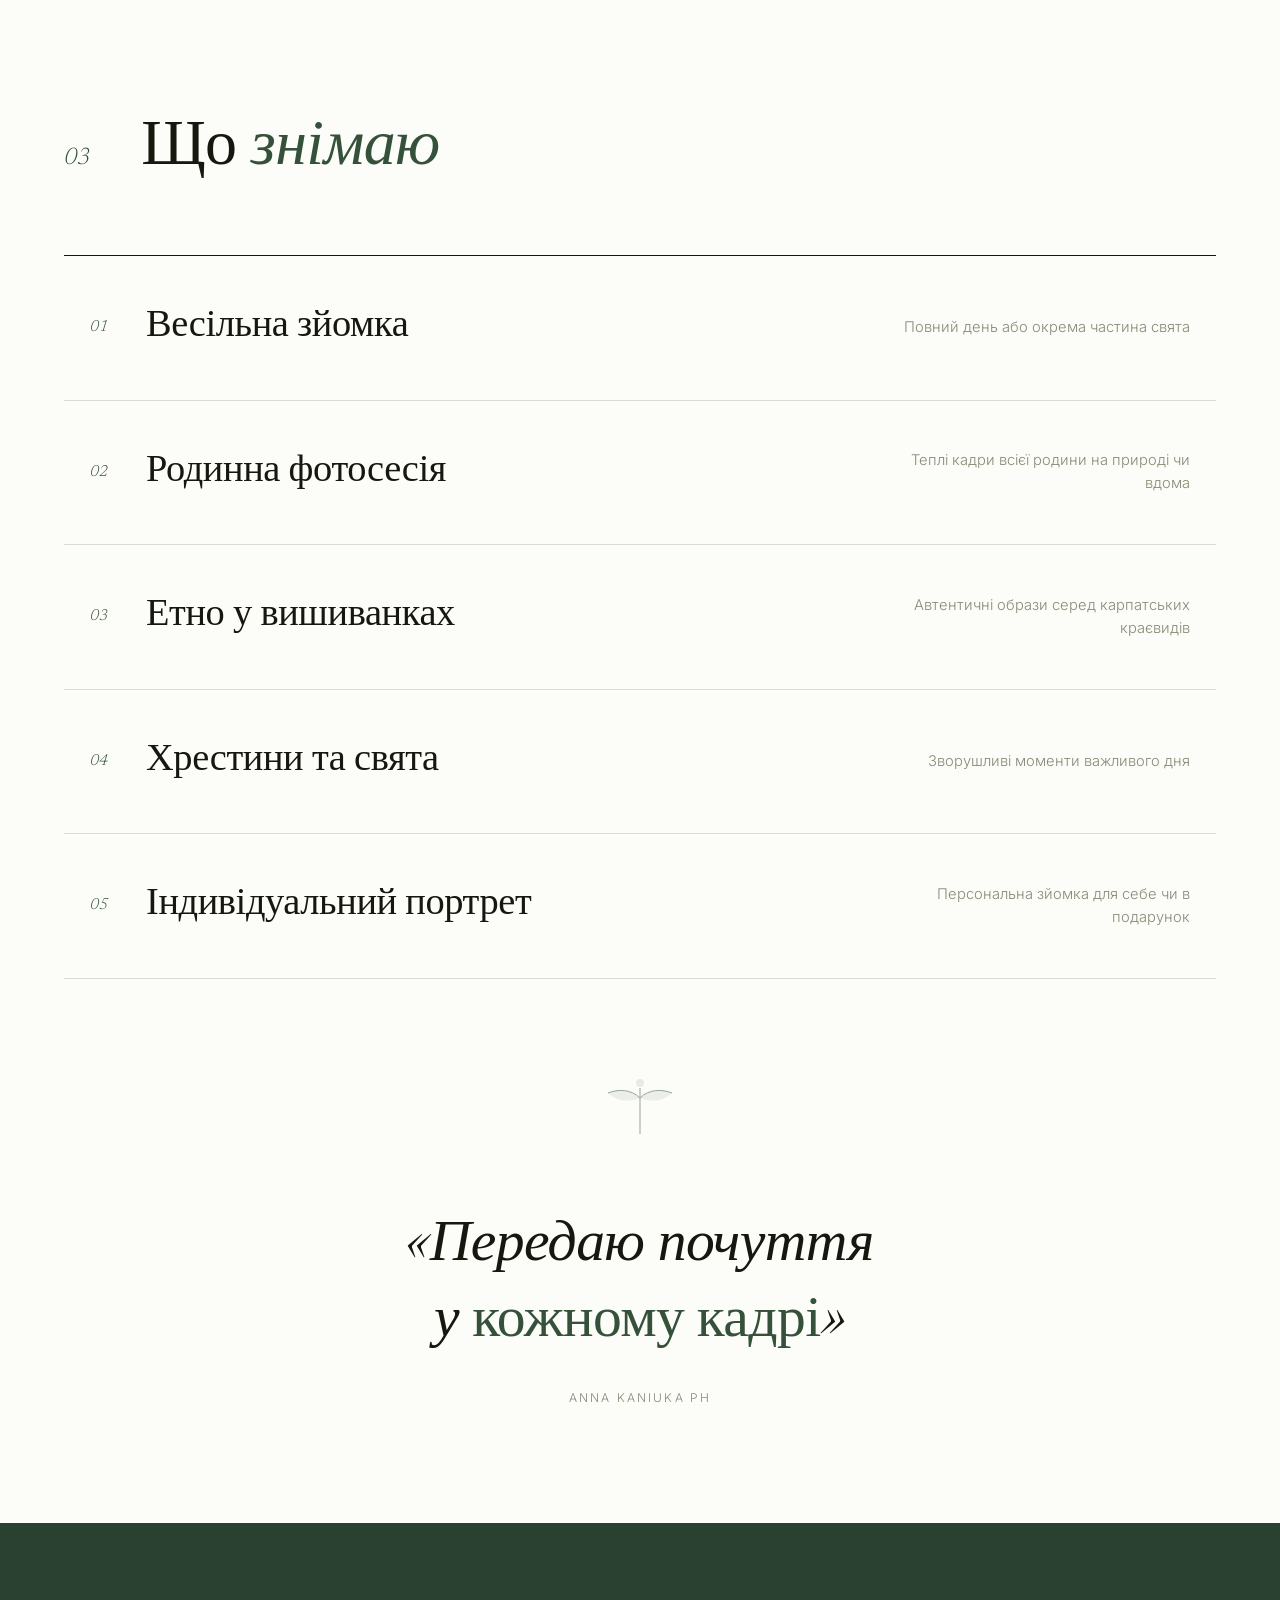
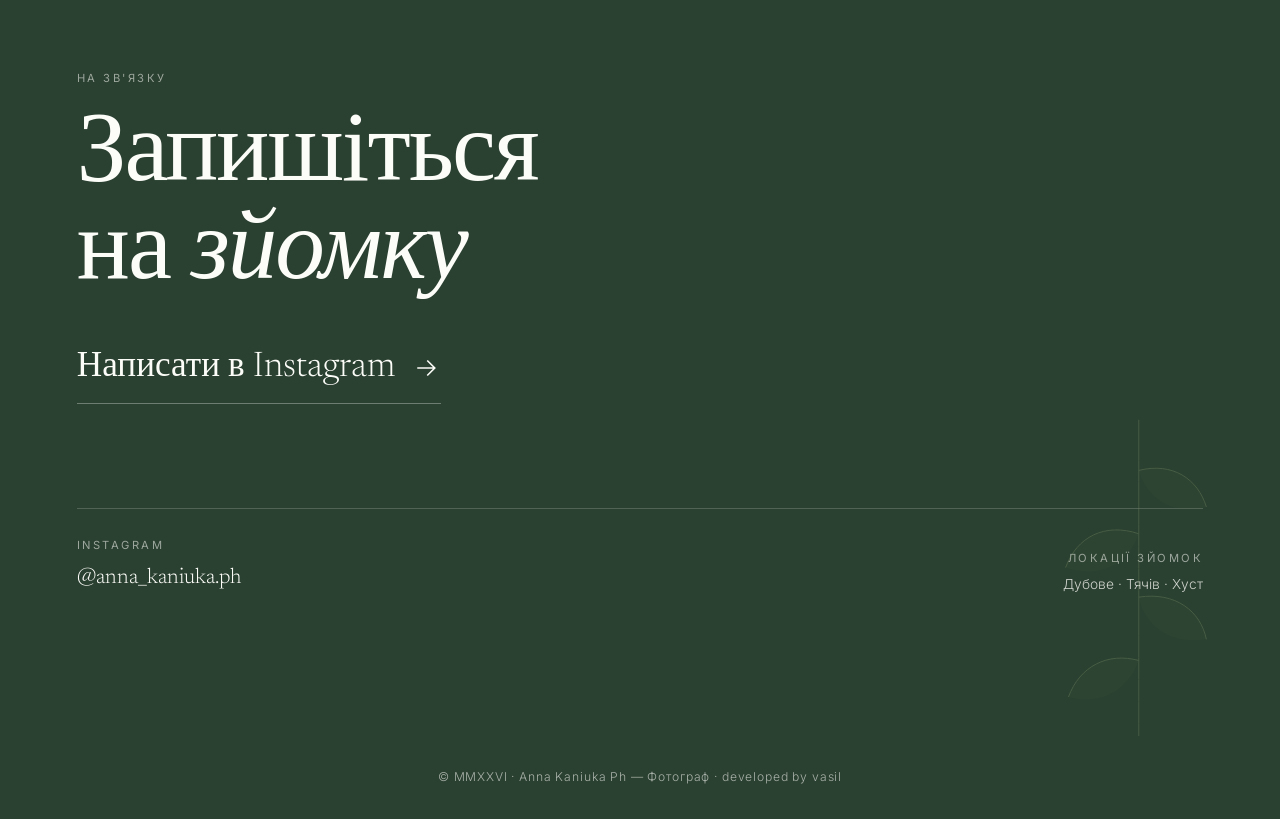
==== commit 3959b870: "Fix mobile horizontal overflow / misalignment The gallery grid used repeat(N, 1fr) whose auto min-si" ====
--- a/anna-kaniuka-portfolio/index.html
+++ b/anna-kaniuka-portfolio/index.html
@@ -25,8 +25,8 @@
   --ease: cubic-bezier(.19,1,.22,1);
 }
 * { box-sizing: border-box; margin: 0; padding: 0; }
-html { scroll-behavior: smooth; }
-body { background: var(--white); color: var(--ink); font-family: var(--sans); font-weight: 300; line-height: 1.55; overflow-x: hidden; -webkit-font-smoothing: antialiased; }
+html { scroll-behavior: smooth; overflow-x: hidden; }
+body { background: var(--white); color: var(--ink); font-family: var(--sans); font-weight: 300; line-height: 1.55; overflow-x: hidden; -webkit-font-smoothing: antialiased; width: 100%; max-width: 100%; }
 a { color: inherit; text-decoration: none; }
 img, svg { display: block; max-width: 100%; }
 ::selection { background: var(--forest); color: var(--white); }
@@ -35,7 +35,7 @@
 .serif { font-family: var(--serif); }
 
 /* botanical decorations */
-.botanical { position: absolute; pointer-events: none; color: var(--forest); opacity: 0; }
+.botanical { position: absolute; pointer-events: none; color: var(--forest); opacity: 0; max-width: 45vw; }
 .botanical.in { opacity: 0.5; transition: opacity 1.6s var(--ease) .3s; }
 .botanical path, .botanical line { stroke: currentColor; stroke-width: 1; fill: none; vector-effect: non-scaling-stroke; }
 .botanical .leaf { fill: currentColor; stroke: none; opacity: 0.16; }
@@ -71,7 +71,8 @@
 .hero__meta { text-align: right; display: flex; flex-direction: column; gap: 8px; }
 .hero__meta strong { font-family: var(--serif); font-weight: 400; font-size: 1.05rem; }
 @media (max-width: 720px) { .hero__grid { grid-template-columns: 1fr; align-items: start; } .hero__meta { text-align: left; } }
-.hero__botan { top: clamp(90px,14vh,170px); right: -30px; width: clamp(200px,26vw,420px); z-index: 1; }
+.hero__botan { top: clamp(90px,14vh,170px); right: 0; width: clamp(200px,26vw,420px); z-index: 1; }
+@media (max-width: 700px) { .hero__botan { top: auto; bottom: 8px; width: 130px; opacity: .35; } .hero__botan.in { opacity: .32; } }
 .scroll-hint { position: relative; z-index: 2; display: inline-flex; align-items: center; gap: 10px; margin-top: clamp(40px,6vw,66px); font-size: 0.72rem; letter-spacing: 0.18em; text-transform: uppercase; color: var(--stone); }
 .scroll-hint span { width: 44px; height: 1px; background: var(--stone); position: relative; overflow: hidden; }
 .scroll-hint span::after { content: ''; position: absolute; inset: 0; background: var(--forest); animation: slide 2.4s var(--ease) infinite; }
@@ -106,8 +107,9 @@
 .filters button { font-family: var(--sans); font-size: 0.74rem; letter-spacing: 0.08em; text-transform: uppercase; padding: 8px 16px; border-radius: 999px; border: 1px solid var(--line); background: transparent; color: var(--ink); cursor: none; transition: background .35s var(--ease), color .35s, border-color .35s; }
 .filters button.is-active, .filters button:hover { background: var(--forest); color: var(--white); border-color: var(--forest); }
 
-.works { display: grid; grid-template-columns: repeat(12,1fr); gap: clamp(16px,2vw,30px); }
-.work { grid-column: span 6; }
+.works { display: grid; grid-template-columns: repeat(12,minmax(0,1fr)); gap: clamp(16px,2vw,30px); }
+.work { grid-column: span 6; min-width: 0; }
+.work__frame { min-width: 0; }
 .work--tall { grid-column: span 6; grid-row: span 2; }
 .work--wide { grid-column: span 8; }
 .work--narrow { grid-column: span 4; }
@@ -118,8 +120,8 @@
 .work--tall .work__img { aspect-ratio: 3/4.6; }
 .work__frame:hover .work__img { transform: scale(1.06); filter: saturate(1.05); }
 .work__cap { display: flex; justify-content: space-between; align-items: baseline; padding-top: 13px; border-top: 1px solid var(--line); margin-top: 13px; gap: 12px; }
-.work__cap h3 { font-family: var(--serif); font-weight: 400; font-size: 1.12rem; }
-.work__cap .meta { font-size: 0.7rem; letter-spacing: 0.1em; text-transform: uppercase; color: var(--stone); white-space: nowrap; }
+.work__cap h3 { font-family: var(--serif); font-weight: 400; font-size: 1.12rem; min-width: 0; }
+.work__cap .meta { font-size: 0.7rem; letter-spacing: 0.1em; text-transform: uppercase; color: var(--stone); white-space: nowrap; flex-shrink: 0; }
 .work.is-hidden { display: none; }
 
 /* natural nature-toned placeholders */
@@ -132,9 +134,12 @@
 .t7 { background: linear-gradient(150deg,#b3bfa0,#6b7a52); }
 
 @media (max-width: 820px) {
-  .works { grid-template-columns: repeat(2,1fr); }
+  .works { grid-template-columns: repeat(2,minmax(0,1fr)); }
   .work, .work--tall, .work--wide, .work--narrow { grid-column: span 1 !important; grid-row: auto !important; }
   .work:nth-child(2) { margin-top: 0; }
+}
+@media (max-width: 460px) {
+  .works { grid-template-columns: minmax(0,1fr); }
 }
 
 /* stats */
@@ -191,7 +196,7 @@
 .contact__foot a { font-size: 0.86rem; opacity: 0.78; transition: opacity .3s; }
 .contact__foot a:hover { opacity: 1; }
 .contact__foot .big { font-family: var(--serif); font-size: 1.35rem; opacity: 1; }
-.contact__botan { right: -20px; bottom: -30px; width: clamp(160px,22vw,320px); color: #7c9268; }
+.contact__botan { right: 0; bottom: -30px; width: clamp(160px,22vw,320px); color: #7c9268; }
 .contact__botan.in { opacity: 0.35; }
 
 footer { text-align: center; padding: 32px 24px; font-size: 0.76rem; letter-spacing: 0.07em; color: rgba(252,252,248,0.6); background: var(--forest-2); }
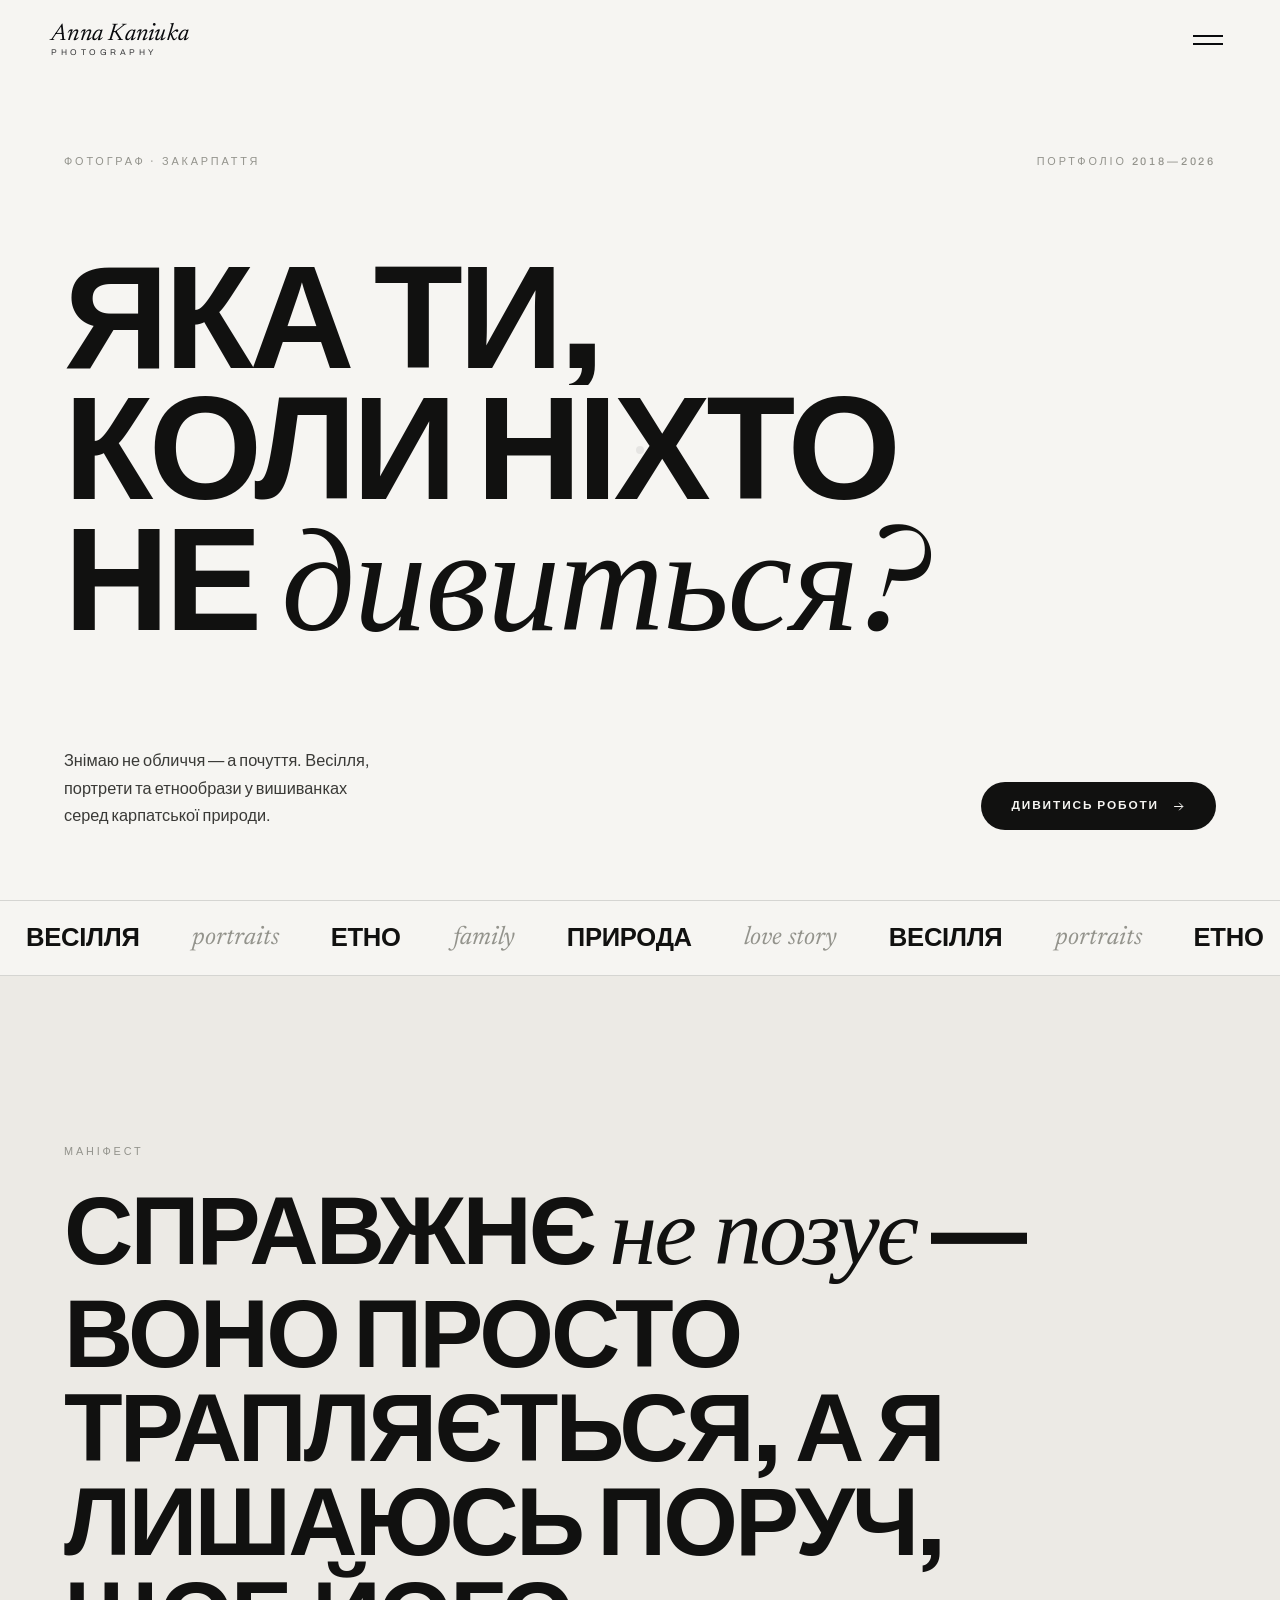
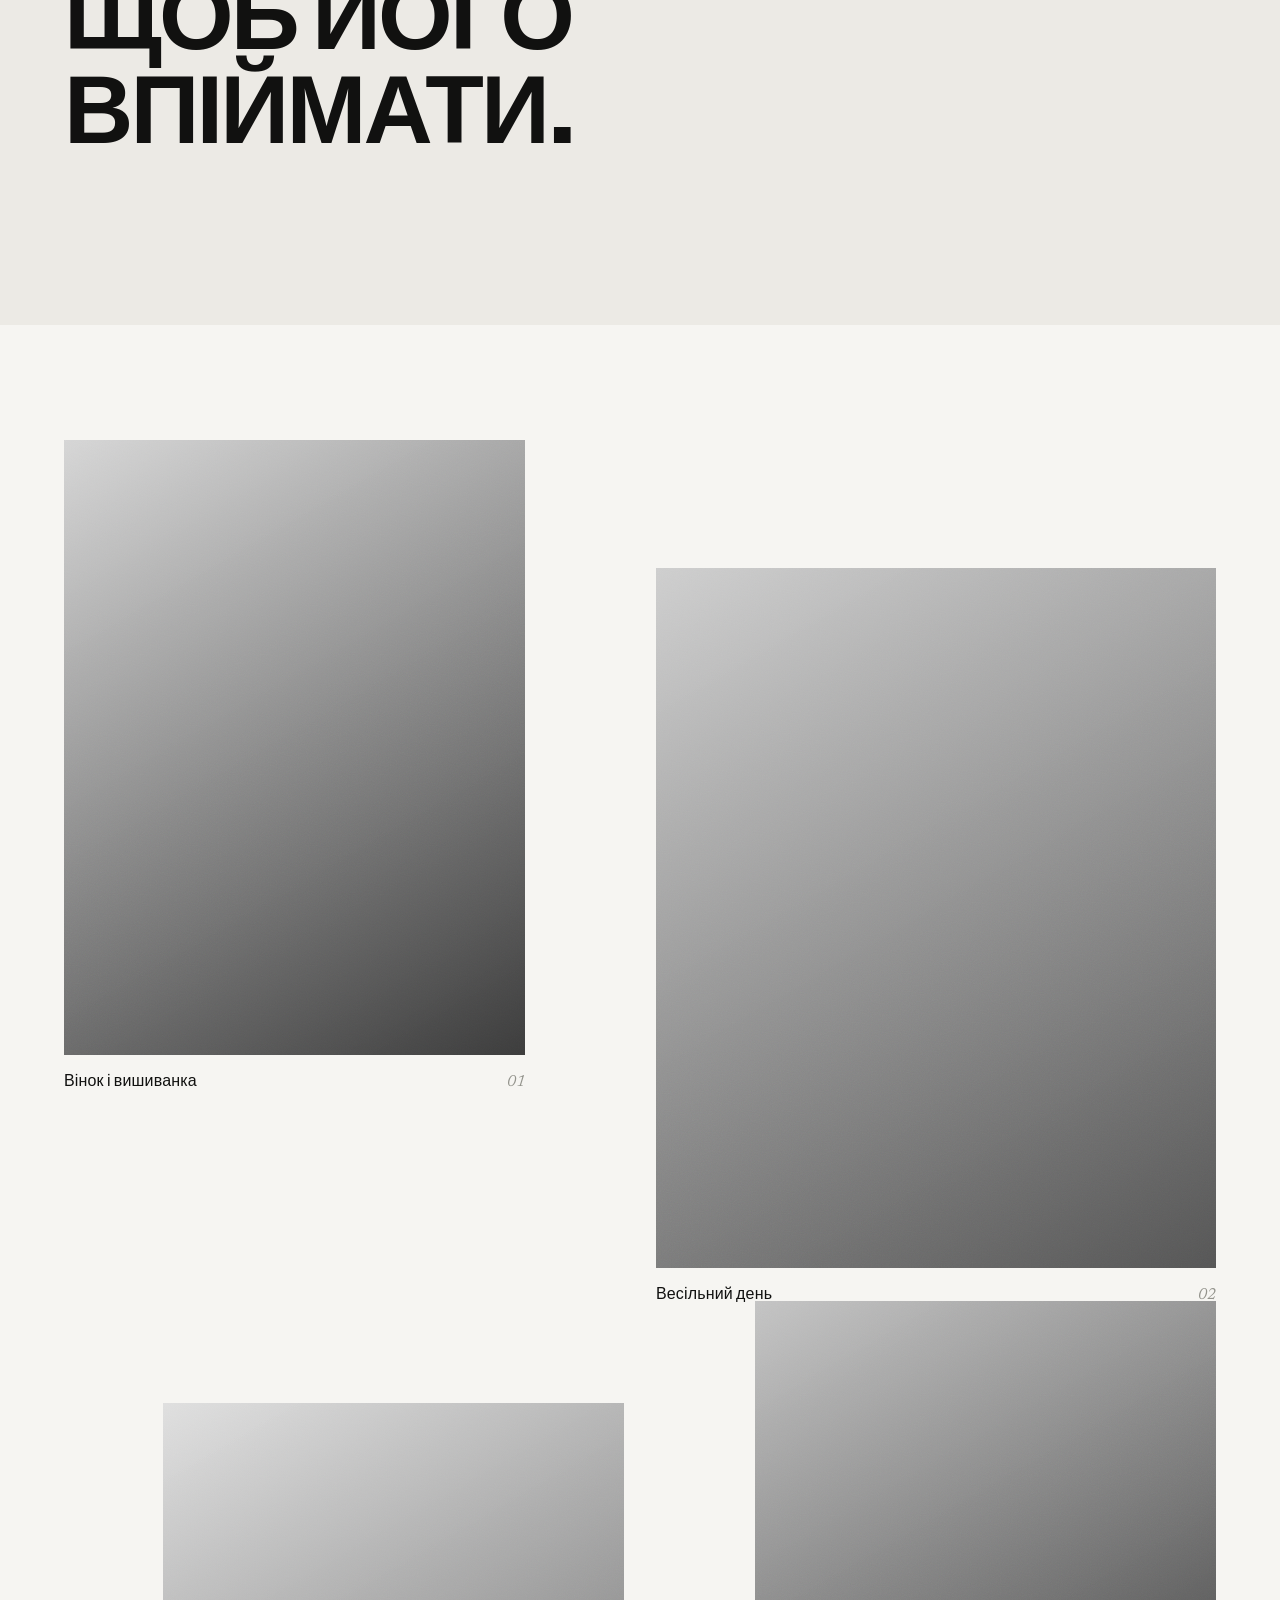
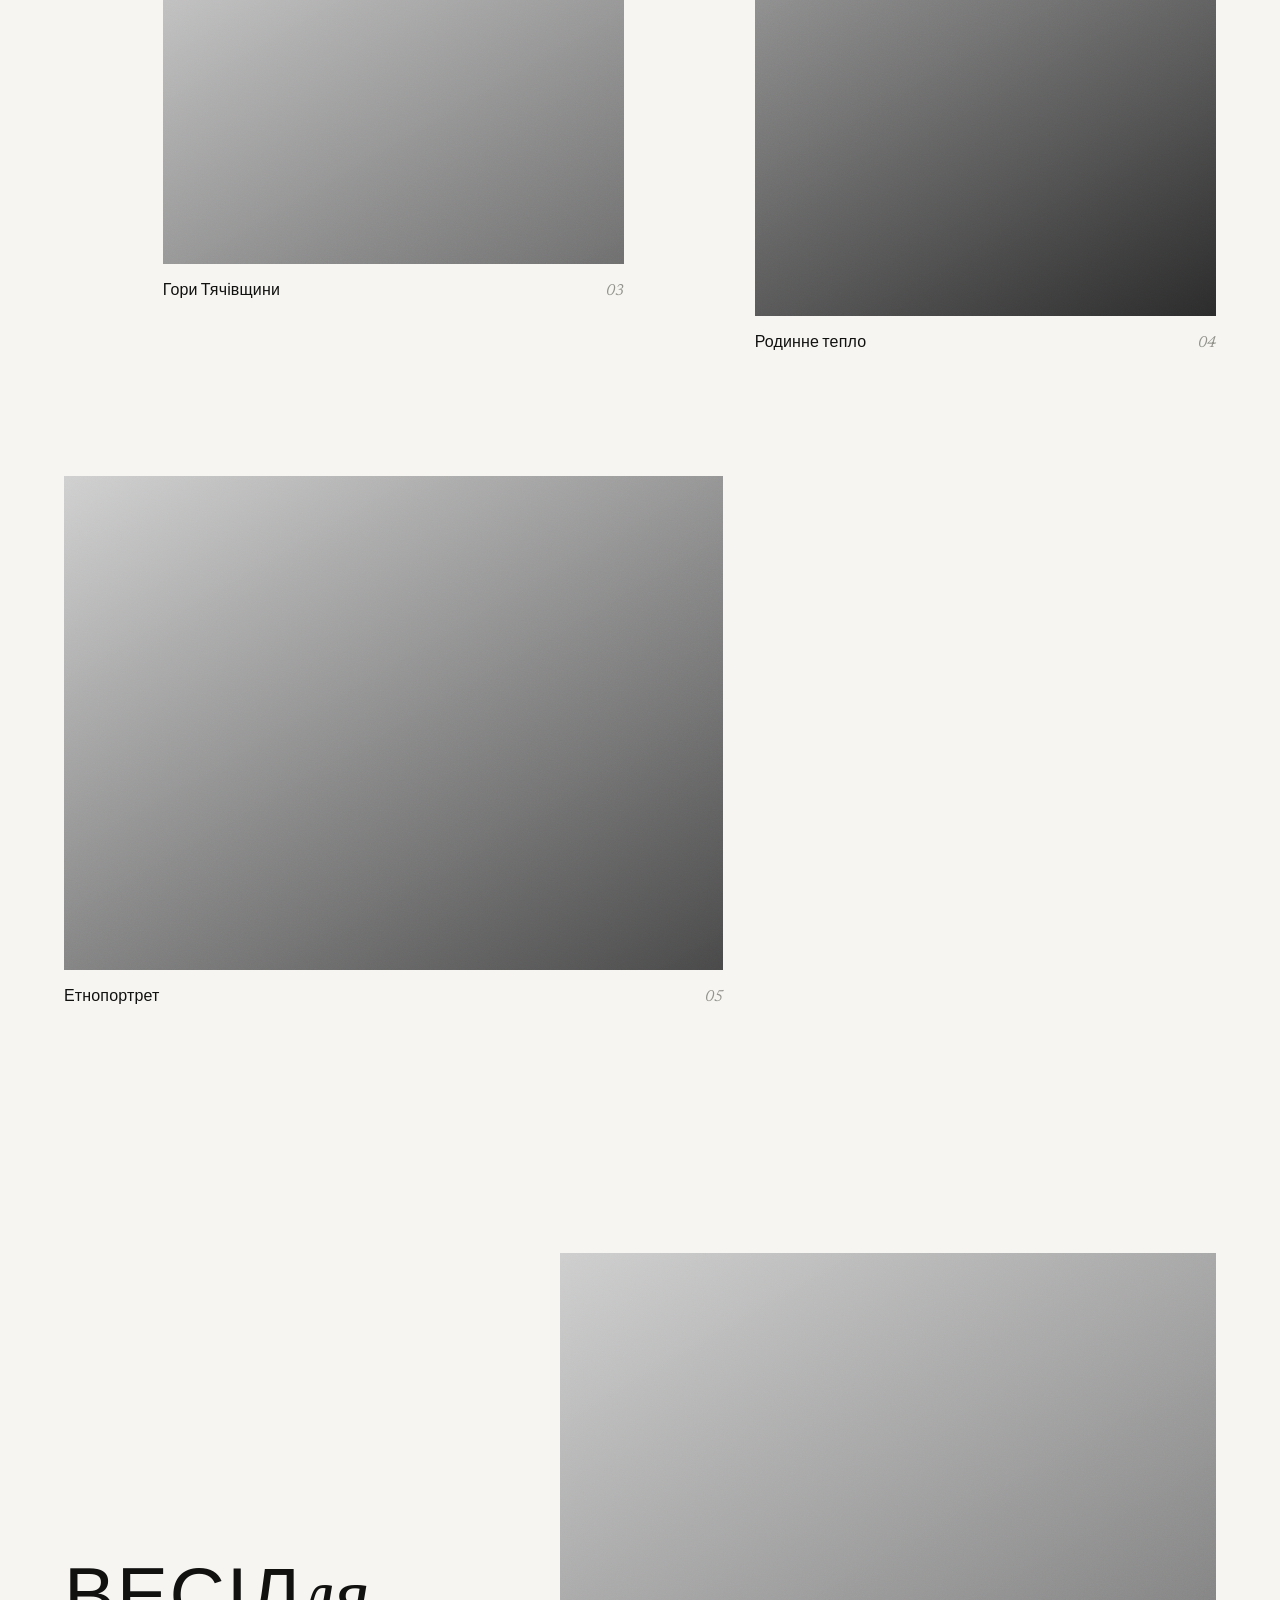
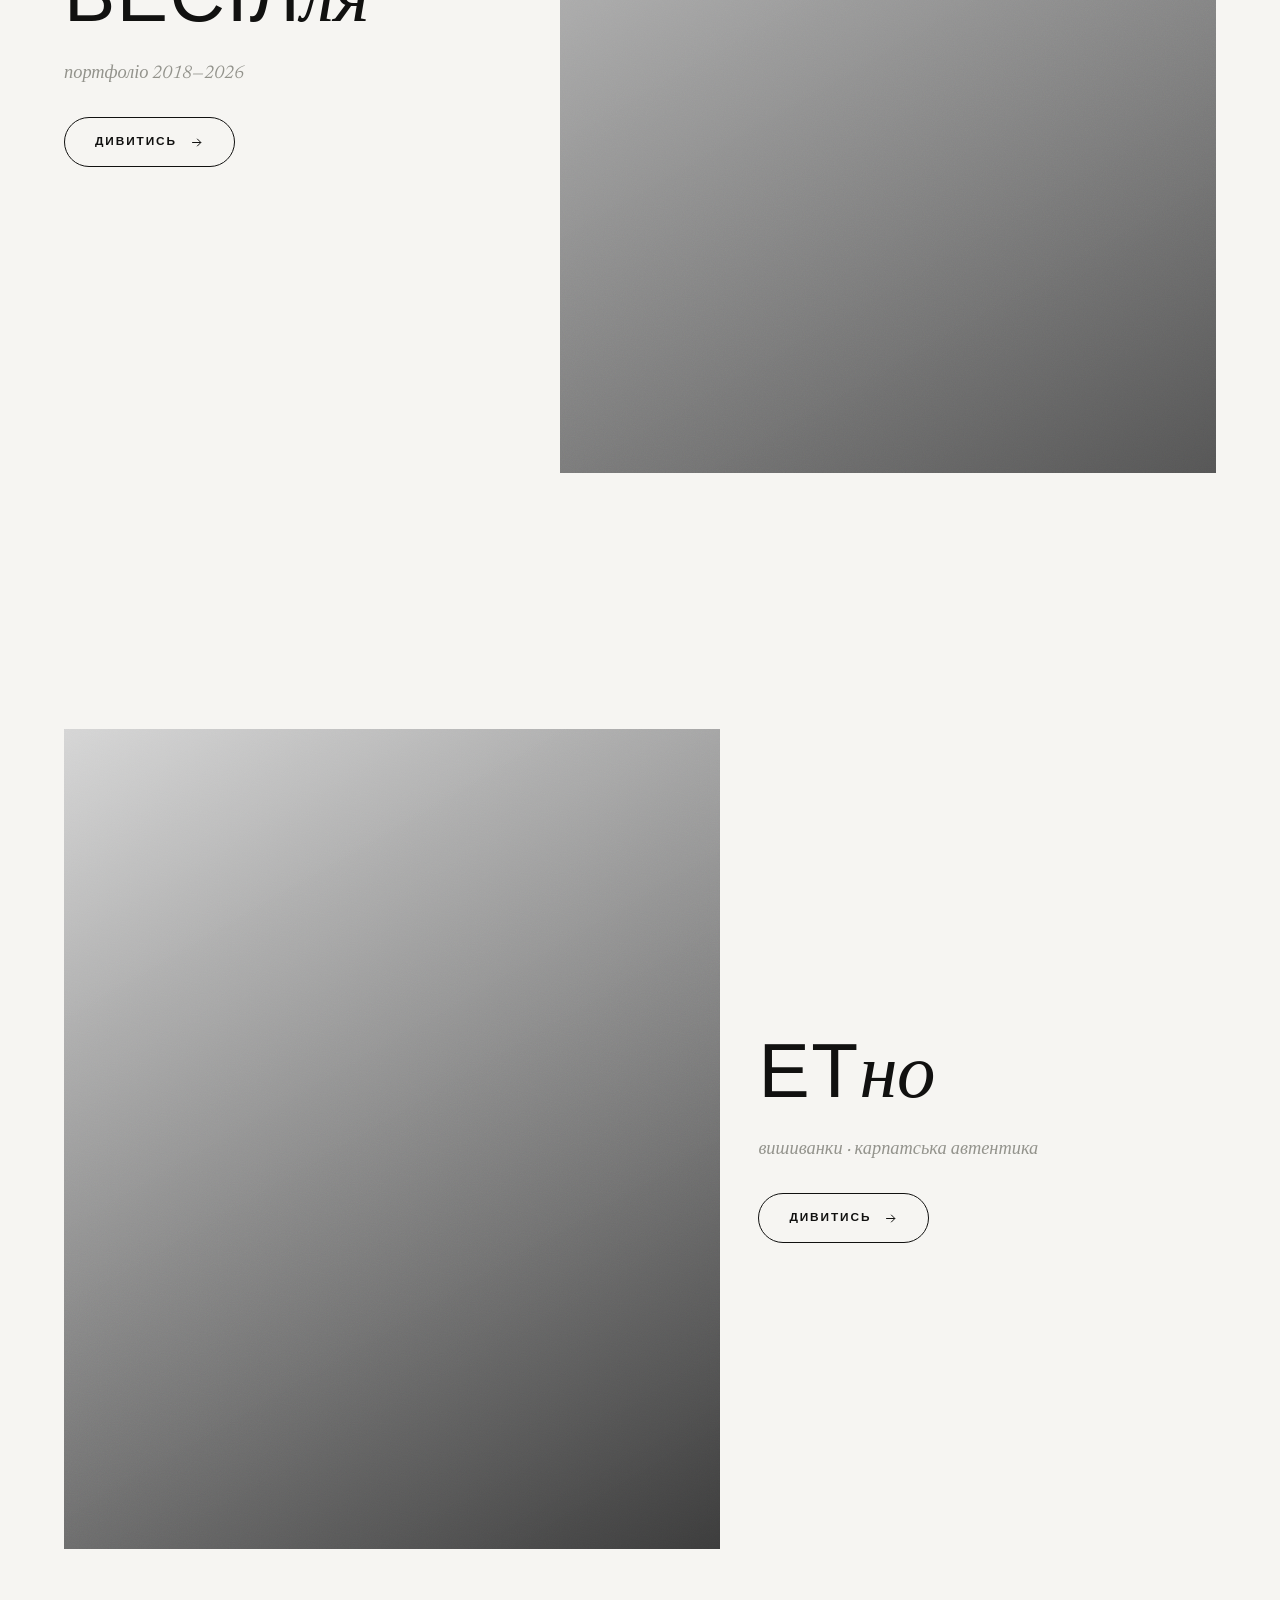
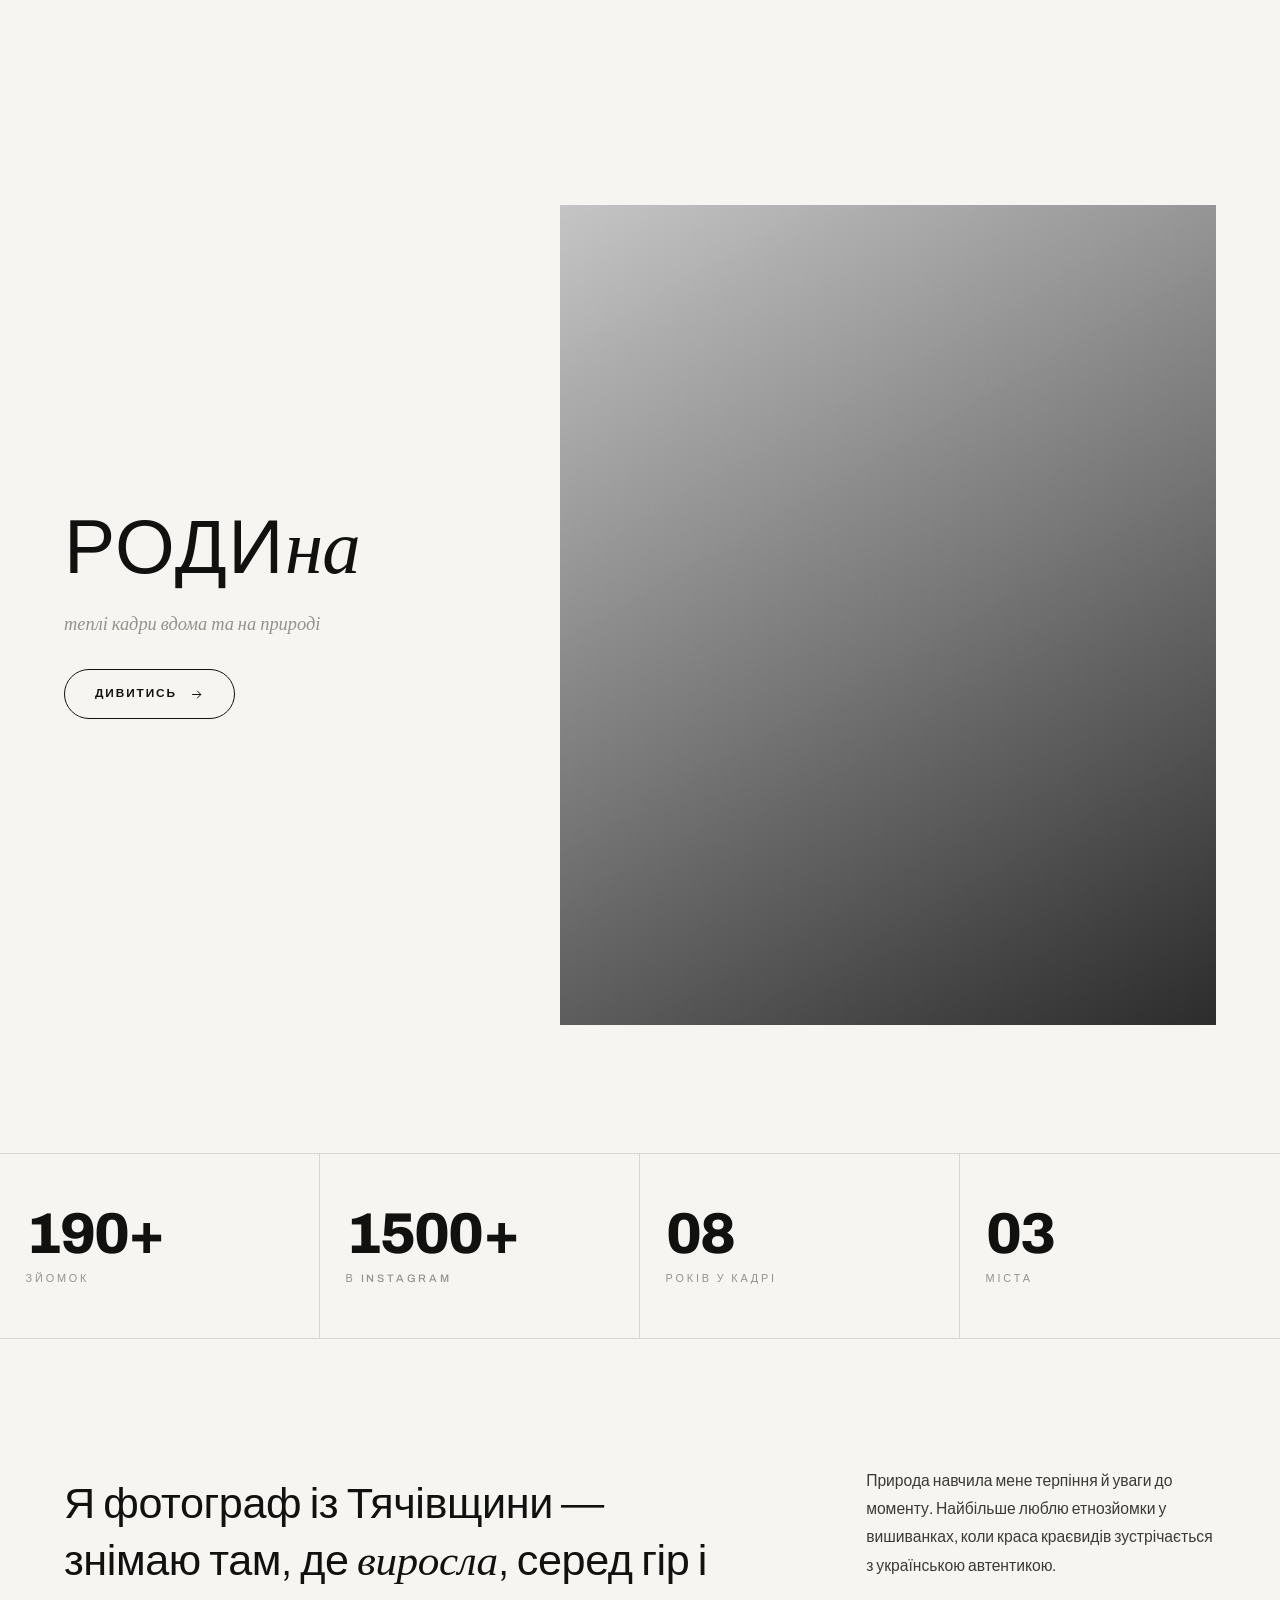
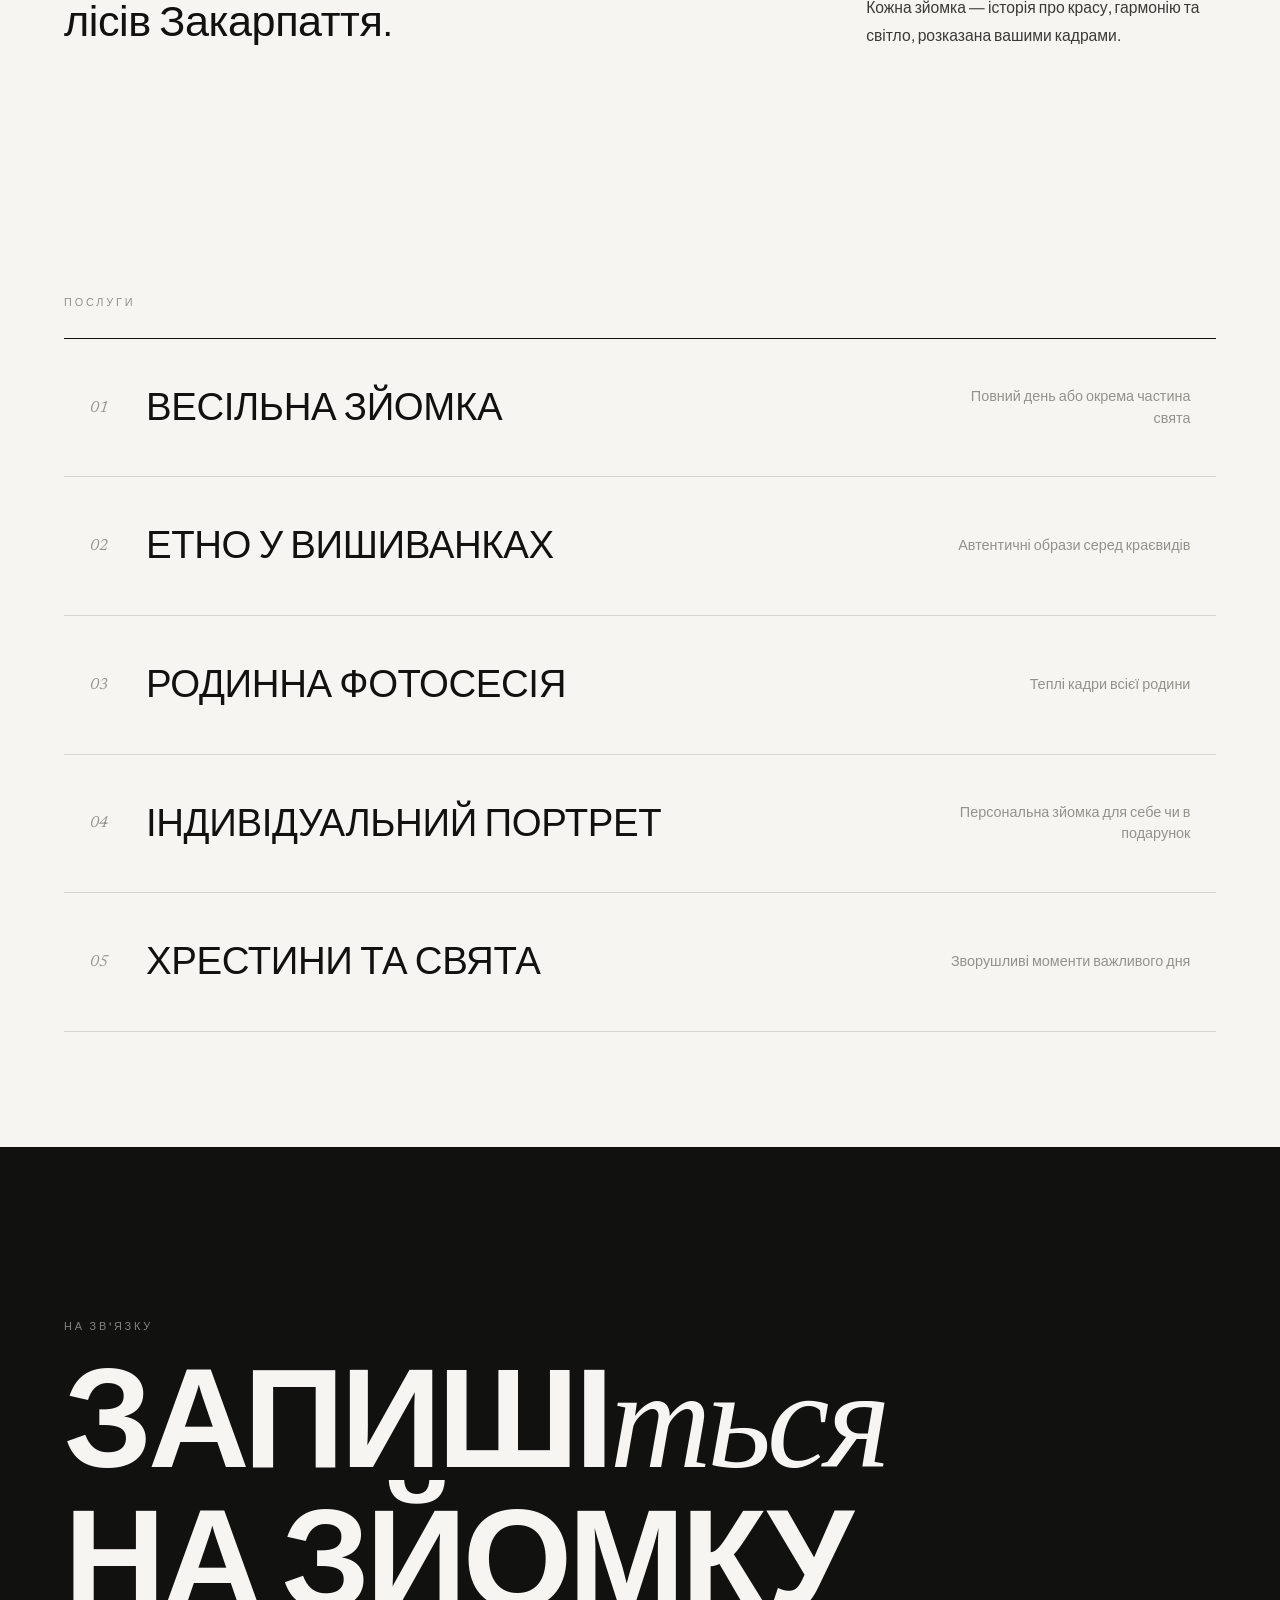
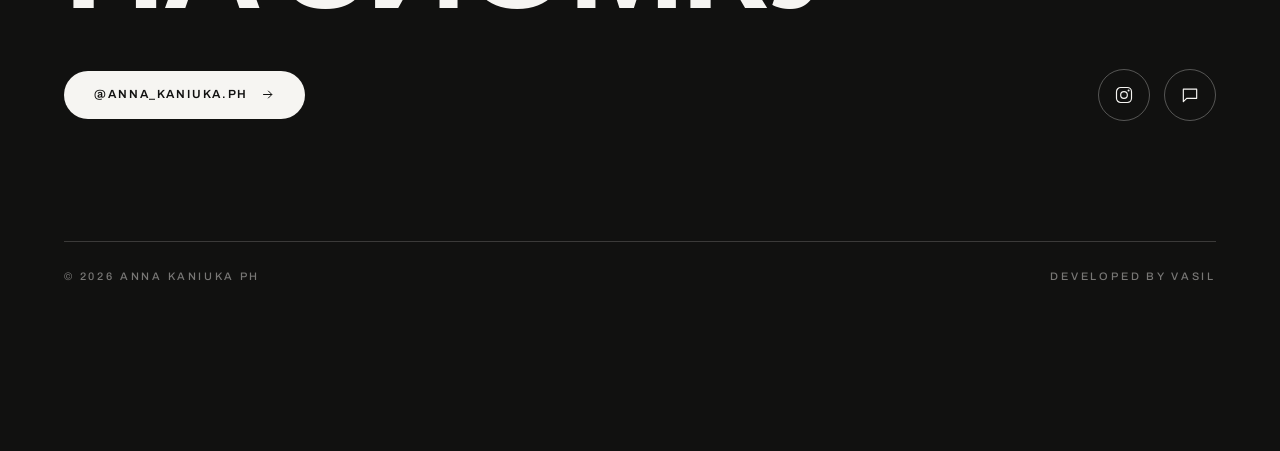
==== commit 45327809: "Sync Anna Kaniuka page to fashion-editorial redesign Match the standalone Portfolio- repo: bold mono" ====
--- a/anna-kaniuka-portfolio/index.html
+++ b/anna-kaniuka-portfolio/index.html
@@ -3,412 +3,386 @@
 <head>
 <meta charset="UTF-8">
 <meta name="viewport" content="width=device-width, initial-scale=1.0">
-<title>Anna Kaniuka — фотограф · Закарпаття</title>
-<meta name="description" content="Anna Kaniuka Ph — фотограф із Тячівщини. Весільні, родинні та етнозйомки серед карпатської природи. Дубове · Тячів · Хуст.">
+<title>ANNA KANIUKA — фотограф · Закарпаття</title>
+<meta name="description" content="Anna Kaniuka Ph — фотограф із Закарпаття. Весілля, портрети, етнозйомки у вишиванках. Дубове · Тячів · Хуст.">
 <link rel="preconnect" href="https://fonts.googleapis.com">
 <link rel="preconnect" href="https://fonts.gstatic.com" crossorigin>
-<link href="https://fonts.googleapis.com/css2?family=Newsreader:ital,opsz,wght@0,6..72,300..500;1,6..72,300..500&family=Inter:wght@300;400;500&display=swap" rel="stylesheet">
+<link href="https://fonts.googleapis.com/css2?family=Archivo:wght@300;400;500;600;700;800;900&family=Newsreader:ital,opsz,wght@1,6..72,300;1,6..72,400&display=swap" rel="stylesheet">
 <style>
-:root {
-  --white: #fcfcf8;
-  --paper: #f4f3ec;
-  --ink: #16180f;
-  --ink-soft: #3f4234;
-  --stone: #8a8a78;
-  --forest: #35513a;   /* natural accent */
-  --forest-2: #2a4030;
-  --moss: #6f7d54;
-  --line: rgba(22,24,15,0.14);
-  --line-soft: rgba(22,24,15,0.07);
-  --serif: 'Newsreader', serif;
-  --sans: 'Inter', sans-serif;
-  --ease: cubic-bezier(.19,1,.22,1);
+:root{
+  --paper:#f6f5f2;
+  --panel:#eceae5;
+  --ink:#111110;
+  --ink-2:#3a3a37;
+  --mute:#93938c;
+  --line:rgba(17,17,16,.14);
+  --line-2:rgba(17,17,16,.08);
+  --grot:'Archivo',sans-serif;
+  --serif:'Newsreader',serif;
+  --ease:cubic-bezier(.19,1,.22,1);
 }
-* { box-sizing: border-box; margin: 0; padding: 0; }
-html { scroll-behavior: smooth; overflow-x: hidden; }
-body { background: var(--white); color: var(--ink); font-family: var(--sans); font-weight: 300; line-height: 1.55; overflow-x: hidden; -webkit-font-smoothing: antialiased; width: 100%; max-width: 100%; }
-a { color: inherit; text-decoration: none; }
-img, svg { display: block; max-width: 100%; }
-::selection { background: var(--forest); color: var(--white); }
-
-.label { font-size: 0.7rem; letter-spacing: 0.22em; text-transform: uppercase; color: var(--stone); font-weight: 400; }
-.serif { font-family: var(--serif); }
-
-/* botanical decorations */
-.botanical { position: absolute; pointer-events: none; color: var(--forest); opacity: 0; max-width: 45vw; }
-.botanical.in { opacity: 0.5; transition: opacity 1.6s var(--ease) .3s; }
-.botanical path, .botanical line { stroke: currentColor; stroke-width: 1; fill: none; vector-effect: non-scaling-stroke; }
-.botanical .leaf { fill: currentColor; stroke: none; opacity: 0.16; }
-
-/* custom cursor */
-.cursor { position: fixed; top:0; left:0; width: 7px; height: 7px; border-radius: 50%; background: var(--forest); pointer-events: none; z-index: 9999; transform: translate(-50%,-50%); transition: width .35s var(--ease), height .35s var(--ease), background .35s, border-color .35s; }
-.cursor--ring { width: 42px; height: 42px; background: transparent; border: 1px solid var(--forest); }
-@media (hover: none), (max-width: 800px) { .cursor { display: none; } }
+*{box-sizing:border-box;margin:0;padding:0}
+html{scroll-behavior:smooth;overflow-x:hidden}
+body{background:var(--paper);color:var(--ink);font-family:var(--grot);font-weight:400;line-height:1.5;overflow-x:hidden;max-width:100%;-webkit-font-smoothing:antialiased}
+a{color:inherit;text-decoration:none}
+img,svg{display:block;max-width:100%}
+::selection{background:var(--ink);color:var(--paper)}
+.micro{font-size:.68rem;letter-spacing:.26em;text-transform:uppercase;color:var(--mute);font-weight:500}
+.serif-i{font-family:var(--serif);font-style:italic;font-weight:400}
+
+/* cursor */
+.cursor{position:fixed;top:0;left:0;width:8px;height:8px;border-radius:50%;background:var(--ink);pointer-events:none;z-index:9999;transform:translate(-50%,-50%);transition:width .4s var(--ease),height .4s var(--ease),background .4s;mix-blend-mode:difference}
+.cursor.grow{width:64px;height:64px;background:#fff}
+@media(hover:none),(max-width:800px){.cursor{display:none}}
 
 /* nav */
-.nav { position: fixed; inset: 0 0 auto 0; z-index: 100; display: flex; justify-content: space-between; align-items: center; padding: 24px clamp(20px,5vw,64px); transition: padding .5s var(--ease), background .5s, border-color .5s; border-bottom: 1px solid transparent; }
-.nav.is-scrolled { padding-top: 15px; padding-bottom: 15px; background: rgba(252,252,248,0.85); backdrop-filter: blur(12px); border-bottom-color: var(--line-soft); }
-.nav__logo { display: inline-flex; align-items: center; gap: 10px; font-family: var(--serif); font-size: 1.3rem; font-weight: 400; }
-.nav__logo em { font-style: italic; }
-.nav__logo svg { width: 18px; height: 18px; color: var(--forest); }
-.nav__menu { display: flex; gap: clamp(16px,2.6vw,38px); align-items: center; }
-.nav__menu a { font-size: 0.78rem; letter-spacing: 0.1em; text-transform: uppercase; position: relative; opacity: 0.75; transition: opacity .3s; }
-.nav__menu a::after { content: ''; position: absolute; left: 0; bottom: -5px; width: 0; height: 1px; background: var(--forest); transition: width .4s var(--ease); }
-.nav__menu a:hover { opacity: 1; }
-.nav__menu a:hover::after { width: 100%; }
-.nav__book { border: 1px solid var(--forest); color: var(--forest); padding: 9px 18px; border-radius: 999px; opacity: 1 !important; }
-.nav__book::after { display: none; }
-.nav__book:hover { background: var(--forest); color: var(--white); }
-@media (max-width: 760px) { .nav__menu a:not(.nav__book) { display: none; } }
+.nav{position:fixed;inset:0 0 auto 0;z-index:80;display:flex;justify-content:space-between;align-items:center;padding:22px clamp(18px,4vw,54px);mix-blend-mode:difference;color:#fff}
+.brand{font-family:var(--serif);font-style:italic;font-size:1.5rem;line-height:1;letter-spacing:.01em}
+.brand small{display:block;font-family:var(--grot);font-style:normal;font-size:.52rem;letter-spacing:.42em;text-transform:uppercase;margin-top:3px;opacity:.8}
+.burger{display:flex;flex-direction:column;gap:6px;background:none;border:0;cursor:pointer;padding:6px}
+.burger span{width:30px;height:2px;background:#fff;display:block;transition:transform .5s var(--ease),opacity .3s}
+
+/* overlay menu */
+.menu{position:fixed;inset:0;z-index:90;background:var(--ink);color:var(--paper);padding:clamp(80px,12vh,130px) clamp(20px,6vw,90px) 40px;display:flex;flex-direction:column;justify-content:space-between;clip-path:inset(0 0 100% 0);transition:clip-path .8s var(--ease);pointer-events:none}
+.menu.open{clip-path:inset(0 0 0 0);pointer-events:auto}
+.menu__close{position:absolute;top:26px;right:clamp(18px,4vw,54px);background:none;border:0;color:var(--paper);cursor:pointer;padding:6px}
+.menu__close svg{width:26px;height:26px}
+.menu__list{list-style:none;display:flex;flex-direction:column;gap:clamp(2px,1vh,10px)}
+.menu__list li{overflow:hidden}
+.menu__list a{display:inline-block;font-family:var(--grot);font-weight:300;font-size:clamp(2rem,7vw,4.6rem);line-height:1.12;letter-spacing:-.01em;transform:translateY(110%);transition:transform .7s var(--ease),color .3s}
+.menu.open .menu__list a{transform:translateY(0)}
+.menu__list a:hover{font-weight:600;font-style:italic;font-family:var(--serif)}
+.menu__list li:nth-child(1) a{transition-delay:.06s}
+.menu__list li:nth-child(2) a{transition-delay:.11s}
+.menu__list li:nth-child(3) a{transition-delay:.16s}
+.menu__list li:nth-child(4) a{transition-delay:.21s}
+.menu__list li:nth-child(5) a{transition-delay:.26s}
+.menu__list li:nth-child(6) a{transition-delay:.31s}
+.menu__list li:nth-child(7) a{transition-delay:.36s}
+.menu__foot{display:flex;justify-content:space-between;align-items:flex-end;flex-wrap:wrap;gap:20px;border-top:1px solid rgba(246,245,242,.2);padding-top:24px}
+.menu__foot .micro{color:rgba(246,245,242,.55)}
+.menu__soc{display:flex;gap:16px}
+.menu__soc a{width:42px;height:42px;border:1px solid rgba(246,245,242,.3);border-radius:50%;display:flex;align-items:center;justify-content:center;transition:background .3s,color .3s}
+.menu__soc a:hover{background:var(--paper);color:var(--ink)}
+.menu__soc svg{width:18px;height:18px}
 
 /* hero */
-.hero { position: relative; padding: clamp(140px,20vh,210px) clamp(20px,5vw,64px) clamp(50px,7vw,90px); overflow: hidden; }
-.hero__top { display: flex; justify-content: space-between; align-items: baseline; border-bottom: 1px solid var(--line); padding-bottom: 18px; margin-bottom: clamp(32px,5vw,58px); flex-wrap: wrap; gap: 10px; }
-.hero__title { position: relative; z-index: 2; font-family: var(--serif); font-weight: 300; font-size: clamp(3rem,11.5vw,10.5rem); line-height: 0.94; letter-spacing: -0.02em; }
-.hero__title em { font-style: italic; color: var(--forest); }
-.hero__grid { position: relative; z-index: 2; display: grid; grid-template-columns: 1fr auto; gap: clamp(28px,6vw,80px); align-items: end; margin-top: clamp(30px,4vw,48px); }
-.hero__lede { max-width: 42ch; font-size: clamp(1.05rem,1.55vw,1.32rem); line-height: 1.72; color: var(--ink-soft); }
-.hero__meta { text-align: right; display: flex; flex-direction: column; gap: 8px; }
-.hero__meta strong { font-family: var(--serif); font-weight: 400; font-size: 1.05rem; }
-@media (max-width: 720px) { .hero__grid { grid-template-columns: 1fr; align-items: start; } .hero__meta { text-align: left; } }
-.hero__botan { top: clamp(90px,14vh,170px); right: 0; width: clamp(200px,26vw,420px); z-index: 1; }
-@media (max-width: 700px) { .hero__botan { top: auto; bottom: 8px; width: 130px; opacity: .35; } .hero__botan.in { opacity: .32; } }
-.scroll-hint { position: relative; z-index: 2; display: inline-flex; align-items: center; gap: 10px; margin-top: clamp(40px,6vw,66px); font-size: 0.72rem; letter-spacing: 0.18em; text-transform: uppercase; color: var(--stone); }
-.scroll-hint span { width: 44px; height: 1px; background: var(--stone); position: relative; overflow: hidden; }
-.scroll-hint span::after { content: ''; position: absolute; inset: 0; background: var(--forest); animation: slide 2.4s var(--ease) infinite; }
-@keyframes slide { 0% { transform: translateX(-100%); } 60%,100% { transform: translateX(100%); } }
-
-/* botanical divider */
-.divider { display: flex; align-items: center; justify-content: center; gap: 22px; padding: clamp(30px,5vw,54px) clamp(20px,5vw,64px); }
-.divider .rule { flex: 1; max-width: 220px; height: 1px; background: var(--line); }
-.divider svg { width: 60px; height: 22px; color: var(--forest); opacity: 0.75; }
-
-section { position: relative; padding: clamp(70px,9vw,130px) clamp(20px,5vw,64px); max-width: 1440px; margin: 0 auto; }
-.head { display: grid; grid-template-columns: auto 1fr; gap: clamp(18px,4vw,58px); align-items: baseline; margin-bottom: clamp(42px,6vw,74px); }
-.head__num { font-family: var(--serif); font-style: italic; font-size: clamp(1.1rem,2vw,1.5rem); color: var(--forest); }
-.head__title { font-family: var(--serif); font-weight: 300; font-size: clamp(2.1rem,5.5vw,4rem); line-height: 1; letter-spacing: -0.01em; }
-.head__title em { font-style: italic; color: var(--forest); }
-
-.reveal { opacity: 0; transform: translateY(30px); transition: opacity 1s var(--ease), transform 1s var(--ease); }
-.reveal.in { opacity: 1; transform: none; }
-.reveal[data-d="1"] { transition-delay: .08s; }
-.reveal[data-d="2"] { transition-delay: .16s; }
-.reveal[data-d="3"] { transition-delay: .24s; }
-
-/* manifesto */
-.manifesto { max-width: 1080px; position: relative; }
-.manifesto p { font-family: var(--serif); font-weight: 300; font-size: clamp(1.6rem,3.6vw,2.85rem); line-height: 1.34; letter-spacing: -0.005em; }
-.manifesto em { font-style: italic; color: var(--forest); }
-.manifesto .sig { margin-top: 36px; font-family: var(--sans); font-size: 0.8rem; letter-spacing: 0.14em; text-transform: uppercase; color: var(--stone); }
-.manifesto__botan { right: 0; bottom: -40px; width: 180px; }
-
-/* works */
-.filters { display: flex; gap: 8px; flex-wrap: wrap; margin-bottom: clamp(30px,4vw,46px); }
-.filters button { font-family: var(--sans); font-size: 0.74rem; letter-spacing: 0.08em; text-transform: uppercase; padding: 8px 16px; border-radius: 999px; border: 1px solid var(--line); background: transparent; color: var(--ink); cursor: none; transition: background .35s var(--ease), color .35s, border-color .35s; }
-.filters button.is-active, .filters button:hover { background: var(--forest); color: var(--white); border-color: var(--forest); }
-
-.works { display: grid; grid-template-columns: repeat(12,minmax(0,1fr)); gap: clamp(16px,2vw,30px); }
-.work { grid-column: span 6; min-width: 0; }
-.work__frame { min-width: 0; }
-.work--tall { grid-column: span 6; grid-row: span 2; }
-.work--wide { grid-column: span 8; }
-.work--narrow { grid-column: span 4; }
-.work:nth-child(2) { margin-top: clamp(36px,6vw,84px); }
-.work__frame { position: relative; overflow: hidden; border-radius: 3px; }
-.work__img { aspect-ratio: 3/4; transform: scale(1.02); transition: transform 1.3s var(--ease), filter .8s; filter: saturate(0.9); }
-.work--wide .work__img { aspect-ratio: 4/3; }
-.work--tall .work__img { aspect-ratio: 3/4.6; }
-.work__frame:hover .work__img { transform: scale(1.06); filter: saturate(1.05); }
-.work__cap { display: flex; justify-content: space-between; align-items: baseline; padding-top: 13px; border-top: 1px solid var(--line); margin-top: 13px; gap: 12px; }
-.work__cap h3 { font-family: var(--serif); font-weight: 400; font-size: 1.12rem; min-width: 0; }
-.work__cap .meta { font-size: 0.7rem; letter-spacing: 0.1em; text-transform: uppercase; color: var(--stone); white-space: nowrap; flex-shrink: 0; }
-.work.is-hidden { display: none; }
-
-/* natural nature-toned placeholders */
-.t1 { background: linear-gradient(155deg,#7c8f63,#33472f); }
-.t2 { background: linear-gradient(150deg,#a7ac92,#5c6748); }
-.t3 { background: linear-gradient(155deg,#8ba088,#3d5343); }
-.t4 { background: linear-gradient(150deg,#c2bda3,#7a7355); }
-.t5 { background: linear-gradient(150deg,#9fb08d,#4f6140); }
-.t6 { background: linear-gradient(155deg,#5a6d4c,#293620); }
-.t7 { background: linear-gradient(150deg,#b3bfa0,#6b7a52); }
-
-@media (max-width: 820px) {
-  .works { grid-template-columns: repeat(2,minmax(0,1fr)); }
-  .work, .work--tall, .work--wide, .work--narrow { grid-column: span 1 !important; grid-row: auto !important; }
-  .work:nth-child(2) { margin-top: 0; }
+.hero{min-height:100vh;padding:clamp(120px,17vh,180px) clamp(18px,5vw,64px) clamp(40px,6vw,70px);display:flex;flex-direction:column;justify-content:space-between;position:relative}
+.hero__meta{display:flex;justify-content:space-between;flex-wrap:wrap;gap:12px}
+.hero__statement{font-weight:800;text-transform:uppercase;font-size:clamp(2.7rem,11.4vw,10.5rem);line-height:.9;letter-spacing:-.03em;max-width:15ch}
+.hero__statement .em{font-weight:400;text-transform:none;font-family:var(--serif);font-style:italic;letter-spacing:-.01em}
+.hero__row{display:flex;justify-content:space-between;align-items:flex-end;gap:30px;flex-wrap:wrap}
+.hero__sub{max-width:34ch;font-size:1.02rem;line-height:1.7;color:var(--ink-2)}
+.reveal-line{display:block;overflow:hidden}
+.reveal-line>span{display:block;transform:translateY(110%);transition:transform 1s var(--ease)}
+.hero.in .reveal-line>span{transform:translateY(0)}
+.hero.in .reveal-line:nth-child(2)>span{transition-delay:.08s}
+.hero.in .reveal-line:nth-child(3)>span{transition-delay:.16s}
+
+/* pill */
+.pill{display:inline-flex;align-items:center;gap:12px;background:var(--ink);color:var(--paper);padding:15px 30px;border-radius:999px;font-size:.74rem;letter-spacing:.16em;text-transform:uppercase;font-weight:600;position:relative;overflow:hidden;transition:color .5s var(--ease)}
+.pill span{position:relative;z-index:1}
+.pill::before{content:'';position:absolute;inset:0;background:var(--paper);border-radius:999px;transform:scale(0);transition:transform .55s var(--ease);z-index:0}
+.pill:hover{color:var(--ink)}
+.pill:hover::before{transform:scale(1.05)}
+.pill--ghost{background:transparent;color:var(--ink);border:1px solid var(--ink)}
+.pill--ghost::before{background:var(--ink)}
+.pill--ghost:hover{color:var(--paper)}
+.pill svg{width:15px;height:15px;position:relative;z-index:1;transition:transform .4s var(--ease)}
+.pill:hover svg{transform:translateX(4px)}
+
+/* marquee */
+.marq{border-top:1px solid var(--line);border-bottom:1px solid var(--line);overflow:hidden;padding:18px 0;white-space:nowrap}
+.marq__t{display:inline-flex;animation:marq 30s linear infinite}
+.marq__t>*{display:inline-flex;align-items:center}
+.marq__t b{font-weight:800;text-transform:uppercase;font-size:1.6rem;letter-spacing:-.01em;padding:0 26px}
+.marq__t i{font-family:var(--serif);font-style:italic;font-size:1.6rem;padding:0 26px;color:var(--mute)}
+@keyframes marq{to{transform:translateX(-50%)}}
+
+/* big statement panel */
+.panel{background:var(--panel);padding:clamp(70px,13vw,180px) clamp(18px,5vw,64px)}
+.panel h2{font-weight:800;text-transform:uppercase;font-size:clamp(2rem,7.5vw,6.4rem);line-height:.98;letter-spacing:-.03em;max-width:16ch}
+.panel h2 .em{font-weight:400;text-transform:none;font-family:var(--serif);font-style:italic}
+.panel .micro{margin-bottom:26px;display:block}
+
+/* editorial gallery — broken grid */
+.gallery{padding:clamp(60px,9vw,120px) clamp(18px,5vw,64px)}
+.gg{display:grid;grid-template-columns:repeat(12,minmax(0,1fr));gap:clamp(16px,2.5vw,40px)}
+.shot{position:relative;min-width:0}
+.shot__frame{position:relative;overflow:hidden;background:var(--panel)}
+.shot__img{width:100%;height:100%;transform:scale(1.03);filter:grayscale(1) contrast(1.03);transition:transform 1.4s var(--ease),filter .8s}
+.shot:hover .shot__img{transform:scale(1.09);filter:grayscale(.15) contrast(1.05)}
+.shot__frame::after{content:'';position:absolute;inset:0;background-image:url("data:image/svg+xml,%3Csvg xmlns='http://www.w3.org/2000/svg' width='120' height='120'%3E%3Cfilter id='n'%3E%3CfeTurbulence type='fractalNoise' baseFrequency='.9' numOctaves='2'/%3E%3C/filter%3E%3Crect width='100%25' height='100%25' filter='url(%23n)'/%3E%3C/svg%3E");opacity:.07;mix-blend-mode:overlay;pointer-events:none}
+.shot__cap{display:flex;justify-content:space-between;align-items:baseline;margin-top:14px;gap:12px}
+.shot__cap h3{font-weight:500;font-size:1rem;letter-spacing:.01em;min-width:0}
+.shot__cap .n{font-family:var(--serif);font-style:italic;color:var(--mute);font-size:1rem;flex-shrink:0}
+.a1{aspect-ratio:3/4}.a2{aspect-ratio:4/5}.a3{aspect-ratio:1/1}.a4{aspect-ratio:4/3}
+.g1{background:linear-gradient(150deg,#d8d6d0,#3d3c39)}
+.g2{background:linear-gradient(150deg,#cececa,#565550)}
+.g3{background:linear-gradient(150deg,#e0ded9,#6f6e69)}
+.g4{background:linear-gradient(150deg,#c6c4bf,#2c2b28)}
+.g5{background:linear-gradient(150deg,#d2d0cb,#4a4945)}
+/* broken placement */
+.s1{grid-column:1/6}
+.s2{grid-column:7/13;margin-top:clamp(50px,10vw,150px)}
+.s3{grid-column:2/7;margin-top:clamp(30px,5vw,70px)}
+.s4{grid-column:8/13;margin-top:clamp(-40px,-3vw,-10px)}
+.s5{grid-column:1/8;margin-top:clamp(40px,7vw,90px)}
+
+/* category feature block */
+.feat{padding:clamp(70px,10vw,140px) clamp(18px,5vw,64px);display:grid;grid-template-columns:repeat(12,minmax(0,1fr));gap:clamp(20px,3vw,50px);align-items:center}
+.feat__media{grid-column:span 7;position:relative;min-width:0}
+.feat:nth-of-type(even) .feat__media{grid-column:6/13;order:2}
+.feat__body{grid-column:span 5;min-width:0}
+.feat:nth-of-type(even) .feat__body{grid-column:1/5;order:1}
+.feat__title{font-weight:300;text-transform:uppercase;font-size:clamp(2.2rem,6vw,5.2rem);line-height:.98;letter-spacing:.02em}
+.feat__title .em{font-family:var(--serif);font-style:italic;font-weight:400;text-transform:none;letter-spacing:-.01em}
+.feat__meta{margin:18px 0 30px;color:var(--mute);font-family:var(--serif);font-style:italic;font-size:1.15rem}
+.feat__frame{position:relative;overflow:hidden;background:var(--panel);aspect-ratio:4/5}
+.feat__frame::after{content:'';position:absolute;inset:0;background-image:url("data:image/svg+xml,%3Csvg xmlns='http://www.w3.org/2000/svg' width='120' height='120'%3E%3Cfilter id='n'%3E%3CfeTurbulence type='fractalNoise' baseFrequency='.9' numOctaves='2'/%3E%3C/filter%3E%3Crect width='100%25' height='100%25' filter='url(%23n)'/%3E%3C/svg%3E");opacity:.07;mix-blend-mode:overlay;pointer-events:none}
+.feat:hover .shot__img{filter:grayscale(.1)}
+@media(max-width:820px){
+  .feat{display:block}
+  .feat:nth-of-type(even) .feat__media{order:0}
+  .feat__body{margin-top:26px}
 }
-@media (max-width: 460px) {
-  .works { grid-template-columns: minmax(0,1fr); }
-}
 
 /* stats */
-.stats { display: grid; grid-template-columns: repeat(4,1fr); border-top: 1px solid var(--line); max-width: 1440px; margin: 0 auto; }
-.stats > div { padding: clamp(28px,4vw,48px) clamp(14px,2vw,30px); border-bottom: 1px solid var(--line); border-right: 1px solid var(--line); }
-.stats > div:nth-child(4n) { border-right: none; }
-.stats .n { font-family: var(--serif); font-weight: 300; font-size: clamp(2.3rem,5vw,3.5rem); line-height: 1; letter-spacing: -0.02em; }
-.stats .n em { font-style: italic; color: var(--forest); }
-.stats .k { margin-top: 8px; font-size: 0.72rem; letter-spacing: 0.09em; text-transform: uppercase; color: var(--stone); }
-@media (max-width: 700px) { .stats { grid-template-columns: repeat(2,1fr); } .stats > div:nth-child(2n) { border-right: none; } }
+.stats{display:grid;grid-template-columns:repeat(4,minmax(0,1fr));border-top:1px solid var(--line);border-bottom:1px solid var(--line)}
+.stats>div{padding:clamp(30px,4vw,54px) clamp(14px,2vw,30px);border-right:1px solid var(--line)}
+.stats>div:last-child{border-right:0}
+.stats .n{font-weight:800;font-size:clamp(2.2rem,5vw,3.6rem);line-height:1;letter-spacing:-.03em}
+.stats .k{margin-top:8px}
+@media(max-width:640px){.stats{grid-template-columns:repeat(2,minmax(0,1fr))}.stats>div:nth-child(2n){border-right:0}.stats>div:nth-child(-n+2){border-bottom:1px solid var(--line)}}
 
 /* about */
-.about { display: grid; grid-template-columns: 1.1fr 0.9fr; gap: clamp(34px,6vw,90px); align-items: center; }
-.about__portrait { position: relative; overflow: hidden; border-radius: 3px; }
-.about__portrait .work__img { aspect-ratio: 4/5; background: linear-gradient(160deg,#93a481,#3f5540); transform: scale(1.02); }
-.about__portrait span { position: absolute; left: 16px; bottom: 14px; z-index: 1; color: #fff; }
-.about__lede { font-family: var(--serif); font-weight: 300; font-size: clamp(1.5rem,2.6vw,2.1rem); line-height: 1.4; letter-spacing: -0.01em; margin-bottom: 24px; }
-.about__lede em { font-style: italic; color: var(--forest); }
-.about__body { color: var(--ink-soft); font-size: 1.02rem; line-height: 1.85; max-width: 46ch; }
-.about__body p + p { margin-top: 15px; }
-@media (max-width: 820px) { .about { grid-template-columns: 1fr; } .about__portrait { max-width: 380px; } }
+.about{padding:clamp(70px,10vw,140px) clamp(18px,5vw,64px);display:grid;grid-template-columns:repeat(12,minmax(0,1fr));gap:clamp(24px,4vw,70px);align-items:end}
+.about__lead{grid-column:1/8;font-weight:300;font-size:clamp(1.5rem,3.4vw,2.7rem);line-height:1.32;letter-spacing:-.01em}
+.about__lead .em{font-family:var(--serif);font-style:italic}
+.about__side{grid-column:9/13;color:var(--ink-2);font-size:.98rem;line-height:1.8}
+.about__side p+p{margin-top:14px}
+@media(max-width:820px){.about__lead,.about__side{grid-column:1/13}.about__side{margin-top:20px}}
 
 /* services */
-.svc { border-top: 1px solid var(--ink); }
-.svc__row { display: grid; grid-template-columns: auto 1fr auto; gap: clamp(16px,3vw,40px); align-items: center; padding: clamp(26px,3.4vw,42px) clamp(16px,2vw,28px); border-bottom: 1px solid var(--line); position: relative; z-index: 0; transition: color .4s var(--ease); }
-.svc__row::before { content: ''; position: absolute; inset: 0; background: var(--forest); z-index: -1; transform: scaleX(0); transform-origin: left; transition: transform .6s var(--ease); }
-.svc__row:hover { color: var(--white); }
-.svc__row:hover::before { transform: scaleX(1); }
-.svc__row:hover .svc__num { color: #b7c9a3; }
-.svc__row:hover .svc__desc { color: rgba(252,252,248,0.72); }
-.svc__num { font-family: var(--serif); font-style: italic; font-size: 1rem; color: var(--forest); transition: color .4s; }
-.svc__name { font-family: var(--serif); font-weight: 300; font-size: clamp(1.5rem,3.4vw,2.4rem); letter-spacing: -0.01em; }
-.svc__desc { font-size: 0.92rem; color: var(--stone); max-width: 34ch; text-align: right; transition: color .4s; }
-@media (max-width: 720px) { .svc__row { grid-template-columns: auto 1fr; } .svc__desc { display: none; } }
-
-/* quote */
-.quote { text-align: center; max-width: 1200px; position: relative; }
-.quote blockquote { font-family: var(--serif); font-weight: 300; font-style: italic; font-size: clamp(1.9rem,5vw,3.6rem); line-height: 1.32; letter-spacing: -0.01em; }
-.quote blockquote span { font-style: normal; color: var(--forest); }
-.quote cite { display: block; margin-top: 28px; font-style: normal; font-size: 0.75rem; letter-spacing: 0.18em; text-transform: uppercase; color: var(--stone); }
-.quote__botan { left: 50%; transform: translateX(-50%); top: -20px; width: 90px; }
+.svc{padding:clamp(60px,9vw,120px) clamp(18px,5vw,64px)}
+.svc__list{border-top:1px solid var(--ink)}
+.row{display:grid;grid-template-columns:auto 1fr auto;gap:clamp(14px,3vw,40px);align-items:center;padding:clamp(24px,3.2vw,40px) clamp(10px,2vw,26px);border-bottom:1px solid var(--line);position:relative;z-index:0;transition:color .45s var(--ease)}
+.row::before{content:'';position:absolute;inset:0;background:var(--ink);z-index:-1;transform:scaleX(0);transform-origin:left;transition:transform .55s var(--ease)}
+.row:hover{color:var(--paper)}
+.row:hover::before{transform:scaleX(1)}
+.row:hover .row__n{color:rgba(246,245,242,.6)}
+.row__n{font-family:var(--serif);font-style:italic;color:var(--mute);font-size:1rem;transition:color .4s}
+.row__t{font-weight:400;text-transform:uppercase;font-size:clamp(1.4rem,3.4vw,2.4rem);letter-spacing:-.01em}
+.row__d{color:var(--mute);font-size:.9rem;text-align:right;max-width:32ch;transition:color .4s}
+.row:hover .row__d{color:rgba(246,245,242,.7)}
+@media(max-width:720px){.row{grid-template-columns:auto 1fr}.row__d{display:none}}
 
 /* contact */
-.contact { max-width: none; padding: 0; }
-.contact__inner { background: var(--forest-2); color: var(--white); padding: clamp(70px,11vw,150px) clamp(20px,6vw,80px); position: relative; overflow: hidden; }
-.contact__inner .label { color: rgba(252,252,248,0.55); }
-.contact__title { font-family: var(--serif); font-weight: 300; font-size: clamp(2.6rem,8vw,6.2rem); line-height: 0.98; letter-spacing: -0.02em; margin: 20px 0 38px; }
-.contact__title em { font-style: italic; }
-.contact__link { display: inline-flex; align-items: center; gap: 16px; font-family: var(--serif); font-size: clamp(1.4rem,3vw,2.2rem); font-weight: 300; border-bottom: 1px solid rgba(252,252,248,0.32); padding-bottom: 8px; transition: gap .4s var(--ease), border-color .4s; }
-.contact__link:hover { gap: 26px; border-color: var(--white); }
-.contact__link svg { width: 30px; height: 30px; }
-.contact__foot { margin-top: clamp(56px,9vw,104px); display: flex; justify-content: space-between; align-items: flex-end; flex-wrap: wrap; gap: 24px; border-top: 1px solid rgba(252,252,248,0.18); padding-top: 28px; }
-.contact__foot .col { display: flex; flex-direction: column; gap: 7px; }
-.contact__foot a { font-size: 0.86rem; opacity: 0.78; transition: opacity .3s; }
-.contact__foot a:hover { opacity: 1; }
-.contact__foot .big { font-family: var(--serif); font-size: 1.35rem; opacity: 1; }
-.contact__botan { right: 0; bottom: -30px; width: clamp(160px,22vw,320px); color: #7c9268; }
-.contact__botan.in { opacity: 0.35; }
-
-footer { text-align: center; padding: 32px 24px; font-size: 0.76rem; letter-spacing: 0.07em; color: rgba(252,252,248,0.6); background: var(--forest-2); }
+.contact{background:var(--ink);color:var(--paper);padding:clamp(80px,13vw,190px) clamp(18px,5vw,64px)}
+.contact .micro{color:rgba(246,245,242,.5)}
+.contact h2{font-weight:800;text-transform:uppercase;font-size:clamp(2.6rem,11vw,9rem);line-height:.9;letter-spacing:-.03em;margin:20px 0 44px}
+.contact h2 .em{font-weight:400;text-transform:none;font-family:var(--serif);font-style:italic}
+.contact__row{display:flex;flex-wrap:wrap;gap:30px;align-items:center;justify-content:space-between}
+.contact .pill{background:var(--paper);color:var(--ink)}
+.contact .pill::before{background:var(--ink)}
+.contact .pill:hover{color:var(--paper)}
+.contact__soc{display:flex;gap:14px}
+.contact__soc a{width:52px;height:52px;border:1px solid rgba(246,245,242,.3);border-radius:50%;display:flex;align-items:center;justify-content:center;transition:background .3s,color .3s,transform .4s var(--ease)}
+.contact__soc a:hover{background:var(--paper);color:var(--ink);transform:translateY(-3px)}
+.contact__soc svg{width:20px;height:20px}
+.contact__foot{margin-top:clamp(60px,10vw,120px);display:flex;justify-content:space-between;flex-wrap:wrap;gap:16px;border-top:1px solid rgba(246,245,242,.18);padding-top:26px}
+.contact__foot .micro{color:rgba(246,245,242,.45)}
+
+/* reveal */
+.up{opacity:0;transform:translateY(34px);transition:opacity 1s var(--ease),transform 1s var(--ease)}
+.up.in{opacity:1;transform:none}
+.up[data-d="1"]{transition-delay:.1s}.up[data-d="2"]{transition-delay:.2s}.up[data-d="3"]{transition-delay:.3s}
 </style>
 </head>
 <body>
 
 <div class="cursor" id="cursor"></div>
 
-<header class="nav" id="nav">
-  <a href="#" class="nav__logo">
-    <svg viewBox="0 0 24 24" fill="none"><path d="M12 22c0-6 0-9 5-14-6 1-9 4-9 9M12 22C12 14 9 9 3 8c1 5 4 8 9 9" stroke="currentColor" stroke-width="1.2"/></svg>
-    Anna <em>Kaniuka</em>
-  </a>
-  <nav class="nav__menu">
-    <a href="#works">Роботи</a>
-    <a href="#about">Про мене</a>
-    <a href="#services">Послуги</a>
-    <a href="https://instagram.com/anna_kaniuka.ph" target="_blank" rel="noopener">Instagram</a>
-    <a href="#contact" class="nav__book">Записатись</a>
-  </nav>
+<header class="nav">
+  <a href="#top" class="brand">Anna Kaniuka<small>photography</small></a>
+  <button class="burger" id="burger" aria-label="Меню"><span></span><span></span></button>
 </header>
 
-<section class="hero">
-  <svg class="botanical hero__botan" viewBox="0 0 200 340" fill="none" aria-hidden="true">
-    <path d="M100 340C100 250 100 150 100 30"/>
-    <g stroke-width="1">
-      <path class="leaf" d="M100 60c26-6 44 8 50 30-26 6-44-8-50-30Z"/>
-      <path d="M100 60c26-6 44 8 50 30"/>
-      <path class="leaf" d="M100 100c-26-8-46 4-54 26 26 8 46-4 54-26Z"/>
-      <path d="M100 100c-26-8-46 4-54 26"/>
-      <path class="leaf" d="M100 145c28-4 46 12 50 34-28 4-46-12-50-34Z"/>
-      <path d="M100 145c28-4 46 12 50 34"/>
-      <path class="leaf" d="M100 190c-24-6-44 6-52 28 24 6 44-6 52-28Z"/>
-      <path d="M100 190c-24-6-44 6-52 28"/>
-      <path class="leaf" d="M100 235c26-4 42 10 47 30-26 4-42-10-47-30Z"/>
-      <path d="M100 235c26-4 42 10 47 30"/>
-    </g>
-  </svg>
-  <div class="hero__top">
-    <span class="label">Фотограф · Тячівщина, Закарпаття</span>
-    <span class="label">Природа · Люди · Світло</span>
-  </div>
-  <h1 class="hero__title reveal">Краса,<br>народжена <em>природою</em></h1>
-  <div class="hero__grid">
-    <p class="hero__lede reveal" data-d="1">Знімаю весілля, родини та етнообрази у вишиванках серед карпатських гір, лісів і полів — там, де живе справжнє.</p>
-    <div class="hero__meta reveal" data-d="2">
-      <span class="label">Локації</span>
-      <strong class="serif">Дубове · Тячів · Хуст</strong>
+<nav class="menu" id="menu" aria-hidden="true">
+  <button class="menu__close" id="menuClose" aria-label="Закрити"><svg viewBox="0 0 24 24" fill="none"><path d="M5 5l14 14M19 5L5 19" stroke="currentColor" stroke-width="1.4"/></svg></button>
+  <ul class="menu__list">
+    <li><a href="#work" data-link>роботи</a></li>
+    <li><a href="#weddings" data-link>весілля</a></li>
+    <li><a href="#ethno" data-link>етно у вишиванках</a></li>
+    <li><a href="#family" data-link>родинні зйомки</a></li>
+    <li><a href="#about" data-link>про мене</a></li>
+    <li><a href="#services" data-link>послуги</a></li>
+    <li><a href="#contact" data-link>контакти</a></li>
+  </ul>
+  <div class="menu__foot">
+    <span class="micro">Дубове · Тячів · Хуст</span>
+    <div class="menu__soc">
+      <a href="https://instagram.com/anna_kaniuka.ph" target="_blank" rel="noopener" aria-label="Instagram"><svg viewBox="0 0 24 24" fill="none"><rect x="3" y="3" width="18" height="18" rx="5" stroke="currentColor" stroke-width="1.4"/><circle cx="12" cy="12" r="4" stroke="currentColor" stroke-width="1.4"/><circle cx="17.5" cy="6.5" r="1.2" fill="currentColor"/></svg></a>
+      <a href="https://instagram.com/anna_kaniuka.ph" target="_blank" rel="noopener" aria-label="Написати"><svg viewBox="0 0 24 24" fill="none"><path d="M4 5h16v11H8l-4 4V5Z" stroke="currentColor" stroke-width="1.4" stroke-linejoin="round"/></svg></a>
     </div>
   </div>
-  <div class="scroll-hint reveal" data-d="3">Гортайте <span></span></div>
-</section>
-
-<div class="divider">
-  <div class="rule"></div>
-  <svg viewBox="0 0 120 40" fill="none" aria-hidden="true"><path d="M10 20h100" stroke="currentColor" stroke-width="1"/><path d="M60 20c-6-9-16-11-26-9 4 9 14 13 26 9Zm0 0c6-9 16-11 26-9-4 9-14 13-26 9Z" fill="currentColor" opacity=".18"/><path d="M60 20c-6-9-16-11-26-9M60 20c6-9 16-11 26-9" stroke="currentColor" stroke-width="1"/></svg>
-  <div class="rule"></div>
+</nav>
+
+<main id="top">
+
+<section class="hero" id="hero">
+  <div class="hero__meta">
+    <span class="micro">Фотограф · Закарпаття</span>
+    <span class="micro">Портфоліо 2018—2026</span>
+  </div>
+  <h1 class="hero__statement">
+    <span class="reveal-line"><span>ЯКА ТИ,</span></span>
+    <span class="reveal-line"><span>КОЛИ НІХТО</span></span>
+    <span class="reveal-line"><span>НЕ <span class="em">дивиться?</span></span></span>
+  </h1>
+  <div class="hero__row">
+    <p class="hero__sub">Знімаю не обличчя — а почуття. Весілля, портрети та етнообрази у вишиванках серед карпатської природи.</p>
+    <a href="#work" class="pill"><span>Дивитись роботи</span><svg viewBox="0 0 24 24" fill="none"><path d="M5 12h14M13 6l6 6-6 6" stroke="currentColor" stroke-width="1.6"/></svg></a>
+  </div>
+</section>
+
+<div class="marq" aria-hidden="true">
+  <div class="marq__t">
+    <b>Весілля</b><i>portraits</i><b>Етно</b><i>family</i><b>Природа</b><i>love story</i>
+    <b>Весілля</b><i>portraits</i><b>Етно</b><i>family</i><b>Природа</b><i>love story</i>
+  </div>
 </div>
 
-<section id="intro">
-  <div class="manifesto reveal">
-    <p>Для мене фотографія — не постановка, а спосіб <em>зберегти справжнє</em>: тепло родини, ніжність весільного дня та гармонію людини з природою.</p>
-    <p class="sig">— Anna Kaniuka Ph</p>
-    <svg class="botanical manifesto__botan" viewBox="0 0 180 120" fill="none" aria-hidden="true"><path d="M4 116C60 100 120 70 176 8"/><path class="leaf" d="M120 55c14-14 34-14 50-6-14 14-34 14-50 6Z"/><path d="M120 55c14-14 34-14 50-6"/><path class="leaf" d="M92 72c8-18 26-24 44-22-8 18-26 24-44 22Z"/><path d="M92 72c8-18 26-24 44-22"/></svg>
-  </div>
-</section>
-
-<section id="works">
-  <div class="head">
-    <span class="head__num">01</span>
-    <h2 class="head__title">Обрані <em>роботи</em></h2>
-  </div>
-  <div class="filters reveal">
-    <button class="is-active" data-filter="all">Усі</button>
-    <button data-filter="ethno">Етно</button>
-    <button data-filter="wedding">Весілля</button>
-    <button data-filter="family">Родина</button>
-    <button data-filter="kids">Хрестини</button>
-    <button data-filter="nature">Карпати</button>
-  </div>
-  <div class="works">
-    <figure class="work work--tall reveal" data-cat="ethno">
-      <div class="work__frame"><div class="work__img t1"></div></div>
-      <figcaption class="work__cap"><h3>Вінок і вишиванка</h3><span class="meta">Етно · 2026</span></figcaption>
-    </figure>
-    <figure class="work reveal" data-cat="family" data-d="1">
-      <div class="work__frame"><div class="work__img t2"></div></div>
-      <figcaption class="work__cap"><h3>Родинне тепло</h3><span class="meta">Родина</span></figcaption>
-    </figure>
-    <figure class="work reveal" data-cat="nature">
-      <div class="work__frame"><div class="work__img t3"></div></div>
-      <figcaption class="work__cap"><h3>Гори Тячівщини</h3><span class="meta">Карпати</span></figcaption>
-    </figure>
-    <figure class="work work--wide reveal" data-cat="wedding" data-d="1">
-      <div class="work__frame"><div class="work__img t4"></div></div>
-      <figcaption class="work__cap"><h3>Весільний день</h3><span class="meta">Весілля · 2026</span></figcaption>
-    </figure>
-    <figure class="work work--narrow reveal" data-cat="kids">
-      <div class="work__frame"><div class="work__img t5"></div></div>
-      <figcaption class="work__cap"><h3>Хрестини</h3><span class="meta">Свято</span></figcaption>
-    </figure>
-    <figure class="work reveal" data-cat="ethno">
-      <div class="work__frame"><div class="work__img t6"></div></div>
-      <figcaption class="work__cap"><h3>Етнопортрет</h3><span class="meta">Етно</span></figcaption>
-    </figure>
-    <figure class="work reveal" data-cat="wedding" data-d="1">
-      <div class="work__frame"><div class="work__img t7"></div></div>
-      <figcaption class="work__cap"><h3>Наречена</h3><span class="meta">Весілля</span></figcaption>
-    </figure>
-  </div>
-</section>
-
-<div class="stats reveal">
-  <div><div class="n">190<em>+</em></div><div class="k">фотозйомок</div></div>
-  <div><div class="n">1500<em>+</em></div><div class="k">в Instagram</div></div>
-  <div><div class="n">03</div><div class="k">міста роботи</div></div>
-  <div><div class="n">10</div><div class="k">років у кадрі</div></div>
+<section class="panel">
+  <span class="micro up">Маніфест</span>
+  <h2 class="up" data-d="1">Справжнє <span class="em">не позує</span> — воно просто трапляється, а я лишаюсь поруч, щоб його впіймати.</h2>
+</section>
+
+<section class="gallery" id="work">
+  <div class="gg">
+    <figure class="shot s1 up" data-cat="ethno">
+      <div class="shot__frame a1"><div class="shot__img g1"></div></div>
+      <figcaption class="shot__cap"><h3>Вінок і вишиванка</h3><span class="n">01</span></figcaption>
+    </figure>
+    <figure class="shot s2 up" data-d="1" data-cat="wedding">
+      <div class="shot__frame a2"><div class="shot__img g2"></div></div>
+      <figcaption class="shot__cap"><h3>Весільний день</h3><span class="n">02</span></figcaption>
+    </figure>
+    <figure class="shot s3 up" data-cat="nature">
+      <div class="shot__frame a3"><div class="shot__img g3"></div></div>
+      <figcaption class="shot__cap"><h3>Гори Тячівщини</h3><span class="n">03</span></figcaption>
+    </figure>
+    <figure class="shot s4 up" data-d="1" data-cat="family">
+      <div class="shot__frame a1"><div class="shot__img g4"></div></div>
+      <figcaption class="shot__cap"><h3>Родинне тепло</h3><span class="n">04</span></figcaption>
+    </figure>
+    <figure class="shot s5 up" data-cat="ethno">
+      <div class="shot__frame a4"><div class="shot__img g5"></div></div>
+      <figcaption class="shot__cap"><h3>Етнопортрет</h3><span class="n">05</span></figcaption>
+    </figure>
+  </div>
+</section>
+
+<section class="feat" id="weddings">
+  <div class="feat__media up">
+    <div class="feat__frame shot"><div class="shot__img g2"></div></div>
+  </div>
+  <div class="feat__body">
+    <h2 class="feat__title up">ВЕСІЛ<span class="em">ля</span></h2>
+    <p class="feat__meta up" data-d="1">портфоліо 2018—2026</p>
+    <a href="#contact" class="pill pill--ghost up" data-d="2"><span>Дивитись</span><svg viewBox="0 0 24 24" fill="none"><path d="M5 12h14M13 6l6 6-6 6" stroke="currentColor" stroke-width="1.6"/></svg></a>
+  </div>
+</section>
+
+<section class="feat" id="ethno">
+  <div class="feat__media up">
+    <div class="feat__frame shot"><div class="shot__img g1"></div></div>
+  </div>
+  <div class="feat__body">
+    <h2 class="feat__title up">ЕТ<span class="em">но</span></h2>
+    <p class="feat__meta up" data-d="1">вишиванки · карпатська автентика</p>
+    <a href="#contact" class="pill pill--ghost up" data-d="2"><span>Дивитись</span><svg viewBox="0 0 24 24" fill="none"><path d="M5 12h14M13 6l6 6-6 6" stroke="currentColor" stroke-width="1.6"/></svg></a>
+  </div>
+</section>
+
+<section class="feat" id="family">
+  <div class="feat__media up">
+    <div class="feat__frame shot"><div class="shot__img g4"></div></div>
+  </div>
+  <div class="feat__body">
+    <h2 class="feat__title up">РОДИ<span class="em">на</span></h2>
+    <p class="feat__meta up" data-d="1">теплі кадри вдома та на природі</p>
+    <a href="#contact" class="pill pill--ghost up" data-d="2"><span>Дивитись</span><svg viewBox="0 0 24 24" fill="none"><path d="M5 12h14M13 6l6 6-6 6" stroke="currentColor" stroke-width="1.6"/></svg></a>
+  </div>
+</section>
+
+<div class="stats">
+  <div class="up"><div class="n">190+</div><div class="k micro">зйомок</div></div>
+  <div class="up" data-d="1"><div class="n">1500+</div><div class="k micro">в Instagram</div></div>
+  <div class="up" data-d="2"><div class="n">08</div><div class="k micro">років у кадрі</div></div>
+  <div class="up" data-d="3"><div class="n">03</div><div class="k micro">міста</div></div>
 </div>
 
-<section id="about">
-  <div class="about">
-    <div class="about__portrait reveal">
-      <div class="work__frame"><div class="work__img"></div></div>
-      <span class="label">Anna Kaniuka</span>
+<section class="about" id="about">
+  <p class="about__lead up">Я фотограф із Тячівщини — знімаю там, де <span class="em">виросла</span>, серед гір і лісів Закарпаття.</p>
+  <div class="about__side up" data-d="1">
+    <p>Природа навчила мене терпіння й уваги до моменту. Найбільше люблю етнозйомки у вишиванках, коли краса краєвидів зустрічається з українською автентикою.</p>
+    <p>Кожна зйомка — історія про красу, гармонію та світло, розказана вашими кадрами.</p>
+  </div>
+</section>
+
+<section class="svc" id="services">
+  <span class="micro up" style="display:block;margin-bottom:28px">Послуги</span>
+  <div class="svc__list">
+    <div class="row up"><span class="row__n">01</span><span class="row__t">Весільна зйомка</span><span class="row__d">Повний день або окрема частина свята</span></div>
+    <div class="row up"><span class="row__n">02</span><span class="row__t">Етно у вишиванках</span><span class="row__d">Автентичні образи серед краєвидів</span></div>
+    <div class="row up"><span class="row__n">03</span><span class="row__t">Родинна фотосесія</span><span class="row__d">Теплі кадри всієї родини</span></div>
+    <div class="row up"><span class="row__n">04</span><span class="row__t">Індивідуальний портрет</span><span class="row__d">Персональна зйомка для себе чи в подарунок</span></div>
+    <div class="row up"><span class="row__n">05</span><span class="row__t">Хрестини та свята</span><span class="row__d">Зворушливі моменти важливого дня</span></div>
+  </div>
+</section>
+
+<section class="contact" id="contact">
+  <span class="micro">На зв'язку</span>
+  <h2>ЗАПИШІ<span class="em">ться</span><br>НА ЗЙОМКУ</h2>
+  <div class="contact__row">
+    <a href="https://instagram.com/anna_kaniuka.ph" target="_blank" rel="noopener" class="pill"><span>@anna_kaniuka.ph</span><svg viewBox="0 0 24 24" fill="none"><path d="M5 12h14M13 6l6 6-6 6" stroke="currentColor" stroke-width="1.6"/></svg></a>
+    <div class="contact__soc">
+      <a href="https://instagram.com/anna_kaniuka.ph" target="_blank" rel="noopener" aria-label="Instagram"><svg viewBox="0 0 24 24" fill="none"><rect x="3" y="3" width="18" height="18" rx="5" stroke="currentColor" stroke-width="1.4"/><circle cx="12" cy="12" r="4" stroke="currentColor" stroke-width="1.4"/><circle cx="17.5" cy="6.5" r="1.2" fill="currentColor"/></svg></a>
+      <a href="https://instagram.com/anna_kaniuka.ph" target="_blank" rel="noopener" aria-label="Написати"><svg viewBox="0 0 24 24" fill="none"><path d="M4 5h16v11H8l-4 4V5Z" stroke="currentColor" stroke-width="1.4" stroke-linejoin="round"/></svg></a>
     </div>
-    <div>
-      <div class="head" style="margin-bottom:32px">
-        <span class="head__num">02</span>
-        <h2 class="head__title">Про <em>мене</em></h2>
-      </div>
-      <p class="about__lede reveal" data-d="1">Я фотограф із Тячівщини — знімаю там, де <em>виросла</em>, серед гір і лісів Закарпаття.</p>
-      <div class="about__body reveal" data-d="2">
-        <p>Природа навчила мене терпіння й уваги до моменту. Найбільше люблю етнозйомки у вишиванках, коли краса карпатських краєвидів зустрічається з українською автентикою.</p>
-        <p>Кожна зйомка — це історія про красу, гармонію та світло, розказана вашими власними кадрами.</p>
-      </div>
-    </div>
-  </div>
-</section>
-
-<section id="services">
-  <div class="head">
-    <span class="head__num">03</span>
-    <h2 class="head__title">Що <em>знімаю</em></h2>
-  </div>
-  <div class="svc reveal">
-    <div class="svc__row"><span class="svc__num">01</span><span class="svc__name">Весільна зйомка</span><span class="svc__desc">Повний день або окрема частина свята</span></div>
-    <div class="svc__row"><span class="svc__num">02</span><span class="svc__name">Родинна фотосесія</span><span class="svc__desc">Теплі кадри всієї родини на природі чи вдома</span></div>
-    <div class="svc__row"><span class="svc__num">03</span><span class="svc__name">Етно у вишиванках</span><span class="svc__desc">Автентичні образи серед карпатських краєвидів</span></div>
-    <div class="svc__row"><span class="svc__num">04</span><span class="svc__name">Хрестини та свята</span><span class="svc__desc">Зворушливі моменти важливого дня</span></div>
-    <div class="svc__row"><span class="svc__num">05</span><span class="svc__name">Індивідуальний портрет</span><span class="svc__desc">Персональна зйомка для себе чи в подарунок</span></div>
-  </div>
-</section>
-
-<section class="quote">
-  <svg class="botanical quote__botan" viewBox="0 0 90 60" fill="none" aria-hidden="true"><path d="M45 60V14"/><path class="leaf" d="M45 24c9-9 22-9 32-5-9 9-22 9-32 5Z"/><path d="M45 24c9-9 22-9 32-5"/><path class="leaf" d="M45 24c-9-9-22-9-32-5 9 9 22 9 32 5Z"/><path d="M45 24c-9-9-22-9-32-5"/><circle cx="45" cy="9" r="4" fill="currentColor" opacity=".2"/></svg>
-  <blockquote class="reveal">«Передаю почуття<br>у <span>кожному кадрі</span>»</blockquote>
-  <cite class="reveal" data-d="1">Anna Kaniuka Ph</cite>
-</section>
-
-<section id="contact" class="contact">
-  <div class="contact__inner reveal">
-    <span class="label">На зв'язку</span>
-    <h2 class="contact__title">Запишіться<br>на <em>зйомку</em></h2>
-    <a class="contact__link" href="https://instagram.com/anna_kaniuka.ph" target="_blank" rel="noopener">
-      Написати в Instagram
-      <svg viewBox="0 0 24 24" fill="none"><path d="M5 12h14M13 6l6 6-6 6" stroke="currentColor" stroke-width="1.3"/></svg>
-    </a>
-    <div class="contact__foot">
-      <div class="col">
-        <span class="label">Instagram</span>
-        <a class="big" href="https://instagram.com/anna_kaniuka.ph" target="_blank" rel="noopener">@anna_kaniuka.ph</a>
-      </div>
-      <div class="col" style="text-align:right">
-        <span class="label">Локації зйомок</span>
-        <a>Дубове · Тячів · Хуст</a>
-      </div>
-    </div>
-    <svg class="botanical contact__botan" viewBox="0 0 200 260" fill="none" aria-hidden="true"><path d="M100 260C100 180 100 90 100 14"/><path class="leaf" d="M100 50c24-6 42 6 48 26-24 6-42-6-48-26Z"/><path d="M100 50c24-6 42 6 48 26"/><path class="leaf" d="M100 95c-24-8-44 2-52 24 24 8 44-2 52-24Z"/><path d="M100 95c-24-8-44 2-52 24"/><path class="leaf" d="M100 140c26-4 44 10 48 30-26 4-44-10-48-30Z"/><path d="M100 140c26-4 44 10 48 30"/><path class="leaf" d="M100 185c-22-6-42 4-50 26 22 6 42-4 50-26Z"/><path d="M100 185c-22-6-42 4-50 26"/></svg>
-  </div>
-</section>
-
-<footer>© MMXXVI · Anna Kaniuka Ph — Фотограф · developed by vasil</footer>
+  </div>
+  <div class="contact__foot">
+    <span class="micro">© 2026 Anna Kaniuka Ph</span>
+    <span class="micro">developed by vasil</span>
+  </div>
+</section>
+
+</main>
 
 <script>
-const io = new IntersectionObserver((es) => {
-  es.forEach(e => { if (e.isIntersecting) { e.target.classList.add('in'); io.unobserve(e.target); } });
-}, { threshold: 0.14 });
-document.querySelectorAll('.reveal, .botanical').forEach(el => io.observe(el));
-
-const nav = document.getElementById('nav');
-addEventListener('scroll', () => nav.classList.toggle('is-scrolled', scrollY > 40), { passive: true });
-
-const fbtns = document.querySelectorAll('.filters button');
-const works = document.querySelectorAll('.work');
-fbtns.forEach(b => b.addEventListener('click', () => {
-  fbtns.forEach(x => x.classList.remove('is-active'));
-  b.classList.add('is-active');
-  const f = b.dataset.filter;
-  works.forEach(w => w.classList.toggle('is-hidden', !(f === 'all' || w.dataset.cat === f)));
-}));
-
-const cur = document.getElementById('cursor');
-if (matchMedia('(hover: hover)').matches && innerWidth > 800) {
-  let x = innerWidth/2, y = innerHeight/2, cx = x, cy = y;
-  addEventListener('mousemove', e => { x = e.clientX; y = e.clientY; });
-  (function loop(){ cx += (x-cx)*0.22; cy += (y-cy)*0.22; cur.style.transform = `translate(${cx}px,${cy}px) translate(-50%,-50%)`; requestAnimationFrame(loop); })();
-  document.querySelectorAll('a, button, .work__frame').forEach(el => {
-    el.addEventListener('mouseenter', () => cur.classList.add('cursor--ring'));
-    el.addEventListener('mouseleave', () => cur.classList.remove('cursor--ring'));
+const io=new IntersectionObserver((es)=>{es.forEach(e=>{if(e.isIntersecting){e.target.classList.add('in');io.unobserve(e.target)}})},{threshold:.14});
+document.querySelectorAll('.up').forEach(el=>io.observe(el));
+requestAnimationFrame(()=>document.getElementById('hero').classList.add('in'));
+
+const burger=document.getElementById('burger'),menu=document.getElementById('menu'),menuClose=document.getElementById('menuClose');
+const openMenu=()=>{menu.classList.add('open');menu.setAttribute('aria-hidden','false');document.body.style.overflow='hidden'};
+const closeMenu=()=>{menu.classList.remove('open');menu.setAttribute('aria-hidden','true');document.body.style.overflow=''};
+burger.addEventListener('click',openMenu);
+menuClose.addEventListener('click',closeMenu);
+document.querySelectorAll('[data-link]').forEach(a=>a.addEventListener('click',closeMenu));
+document.addEventListener('keydown',e=>{if(e.key==='Escape')closeMenu()});
+
+const cur=document.getElementById('cursor');
+if(matchMedia('(hover:hover)').matches&&innerWidth>800){
+  let x=innerWidth/2,y=innerHeight/2,cx=x,cy=y;
+  addEventListener('mousemove',e=>{x=e.clientX;y=e.clientY});
+  (function loop(){cx+=(x-cx)*.2;cy+=(y-cy)*.2;cur.style.transform=`translate(${cx}px,${cy}px) translate(-50%,-50%)`;requestAnimationFrame(loop)})();
+  document.querySelectorAll('a,button,.shot__frame,.feat__frame').forEach(el=>{
+    el.addEventListener('mouseenter',()=>cur.classList.add('grow'));
+    el.addEventListener('mouseleave',()=>cur.classList.remove('grow'));
   });
-} else { cur.style.display = 'none'; }
+}else{cur.style.display='none'}
 </script>
 </body>
 </html>
